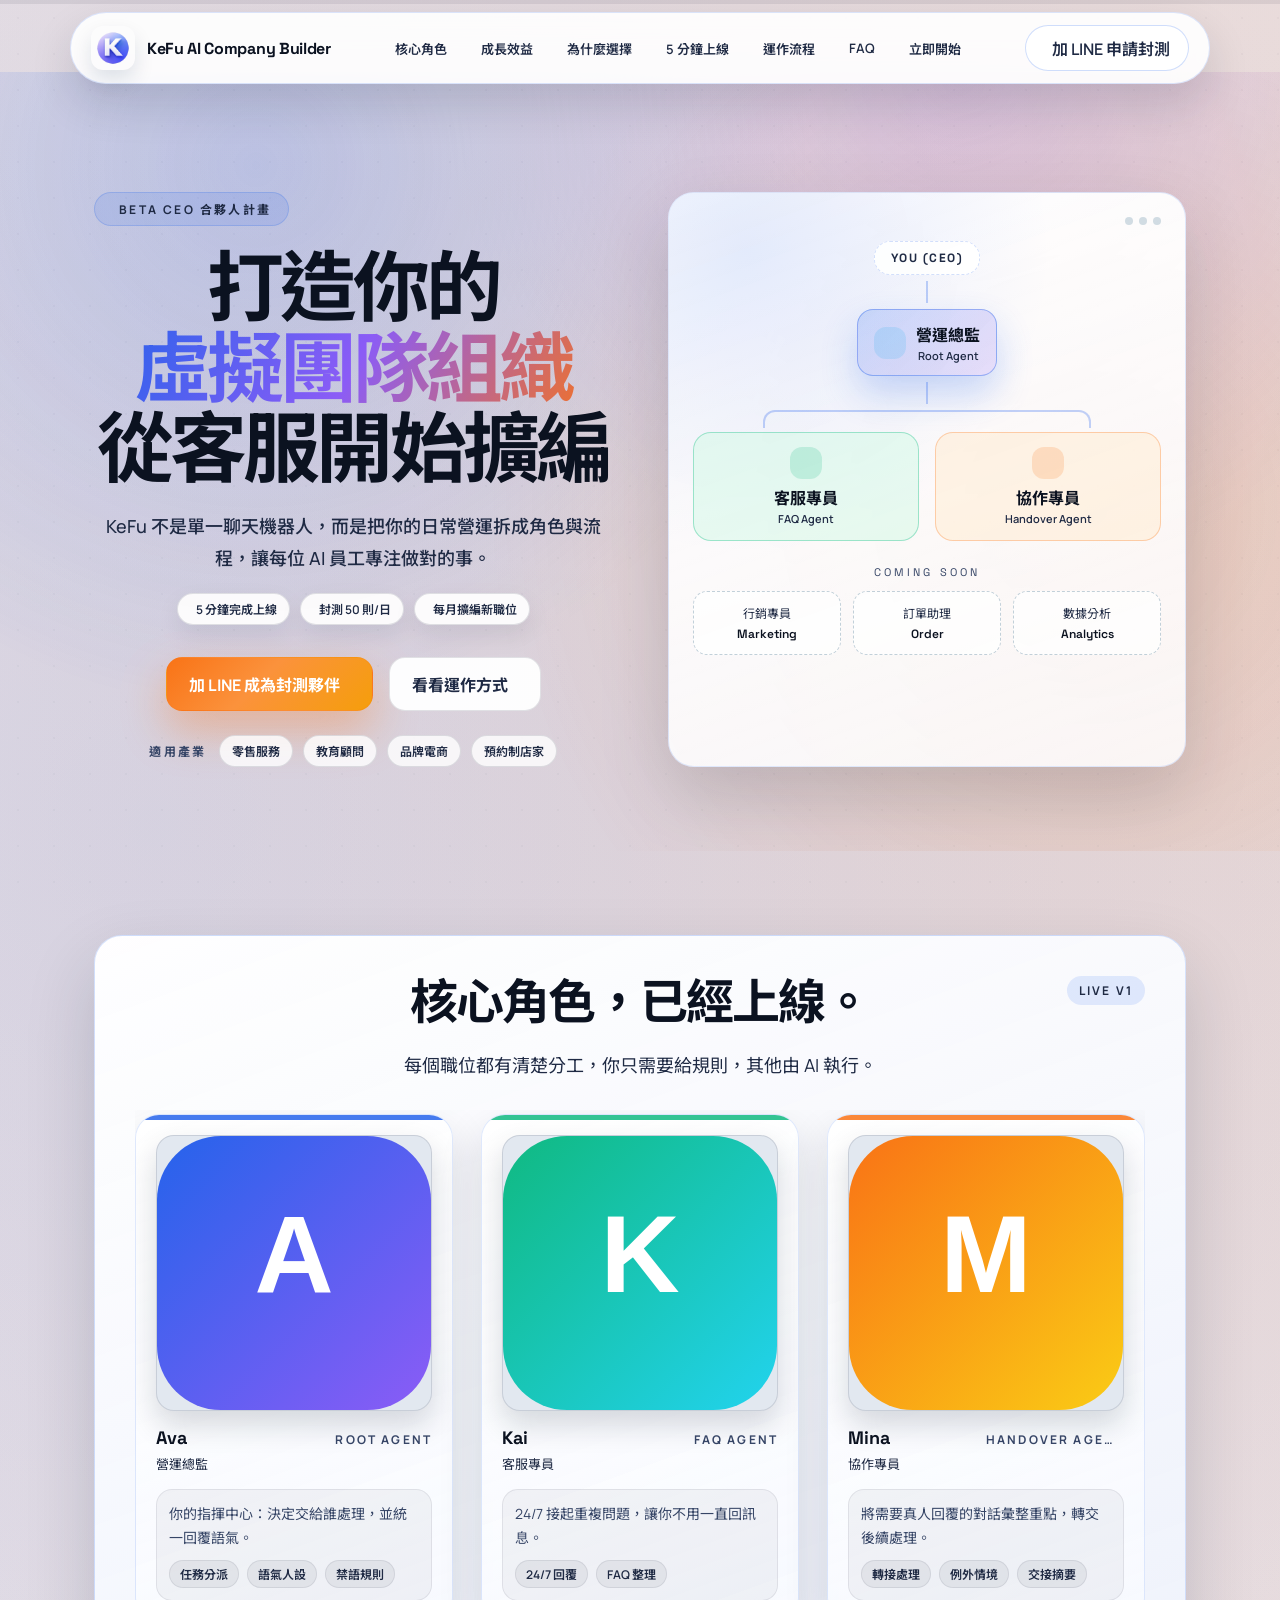
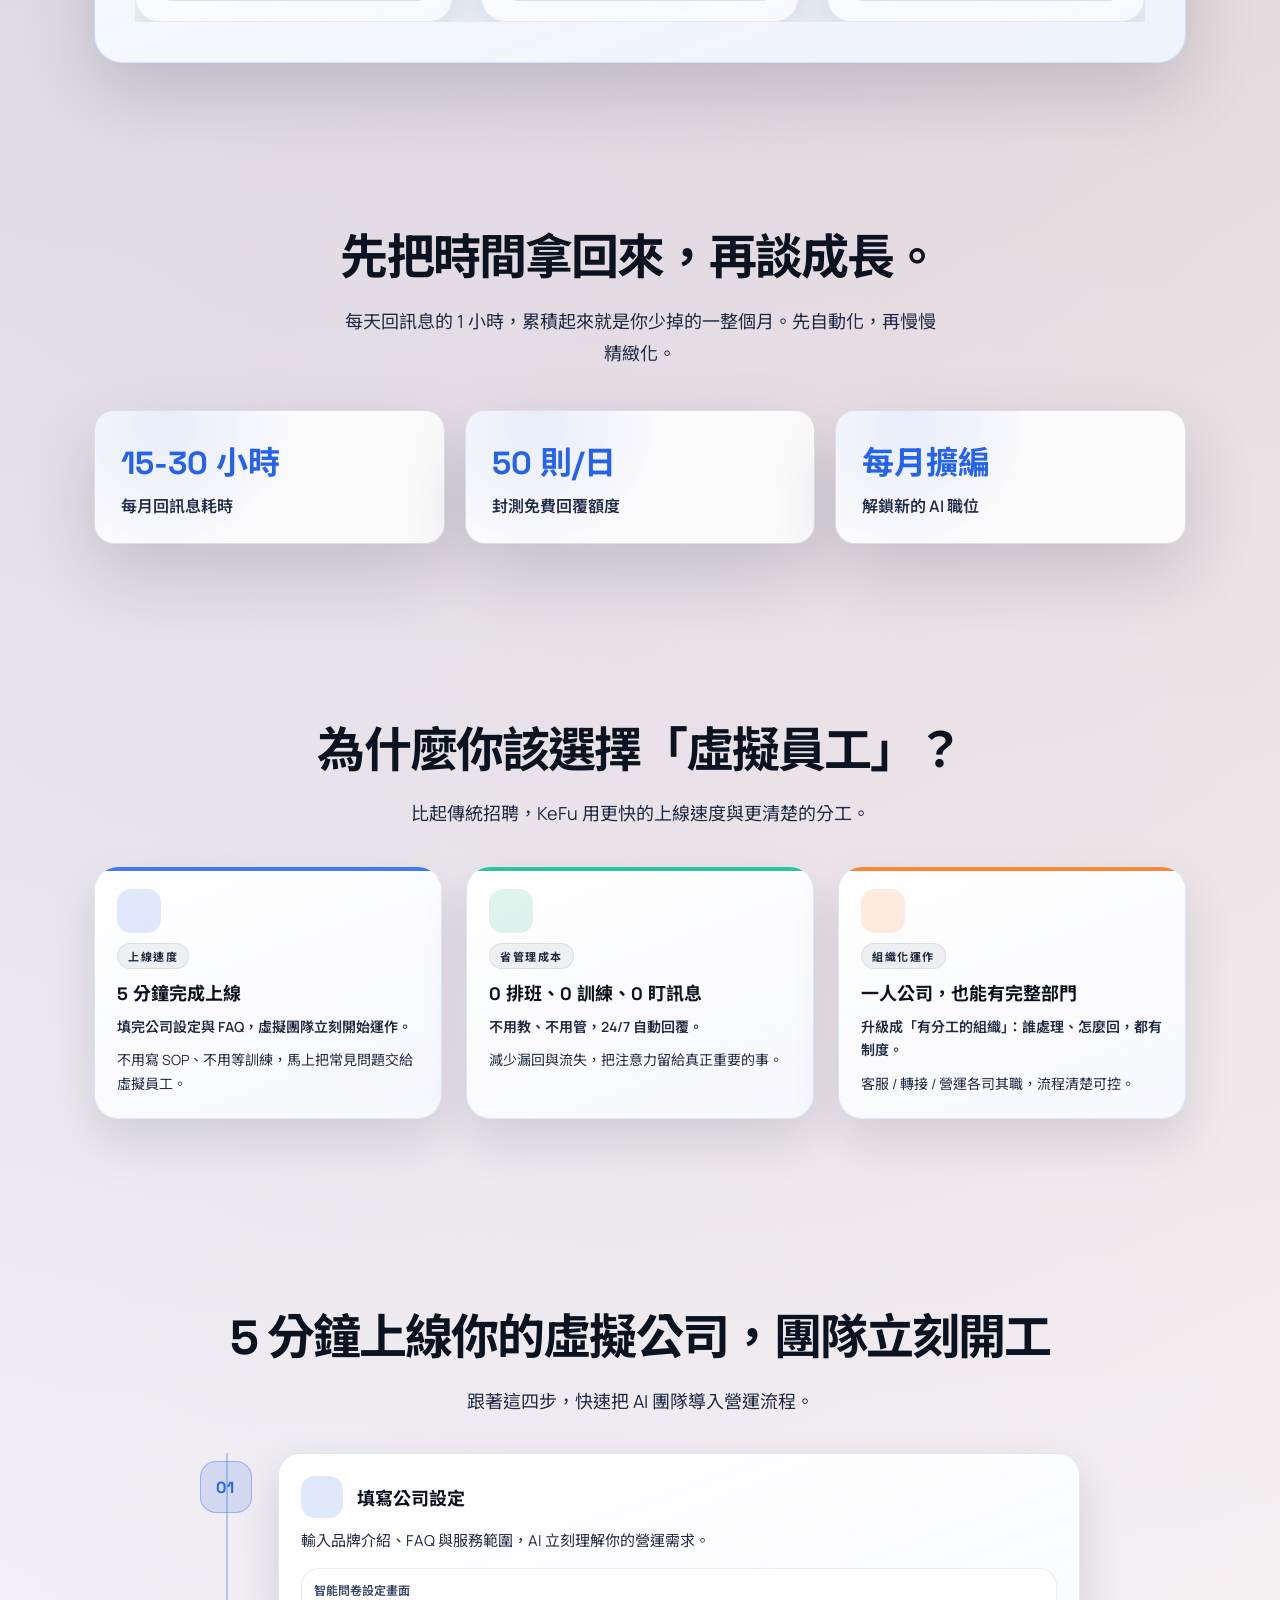
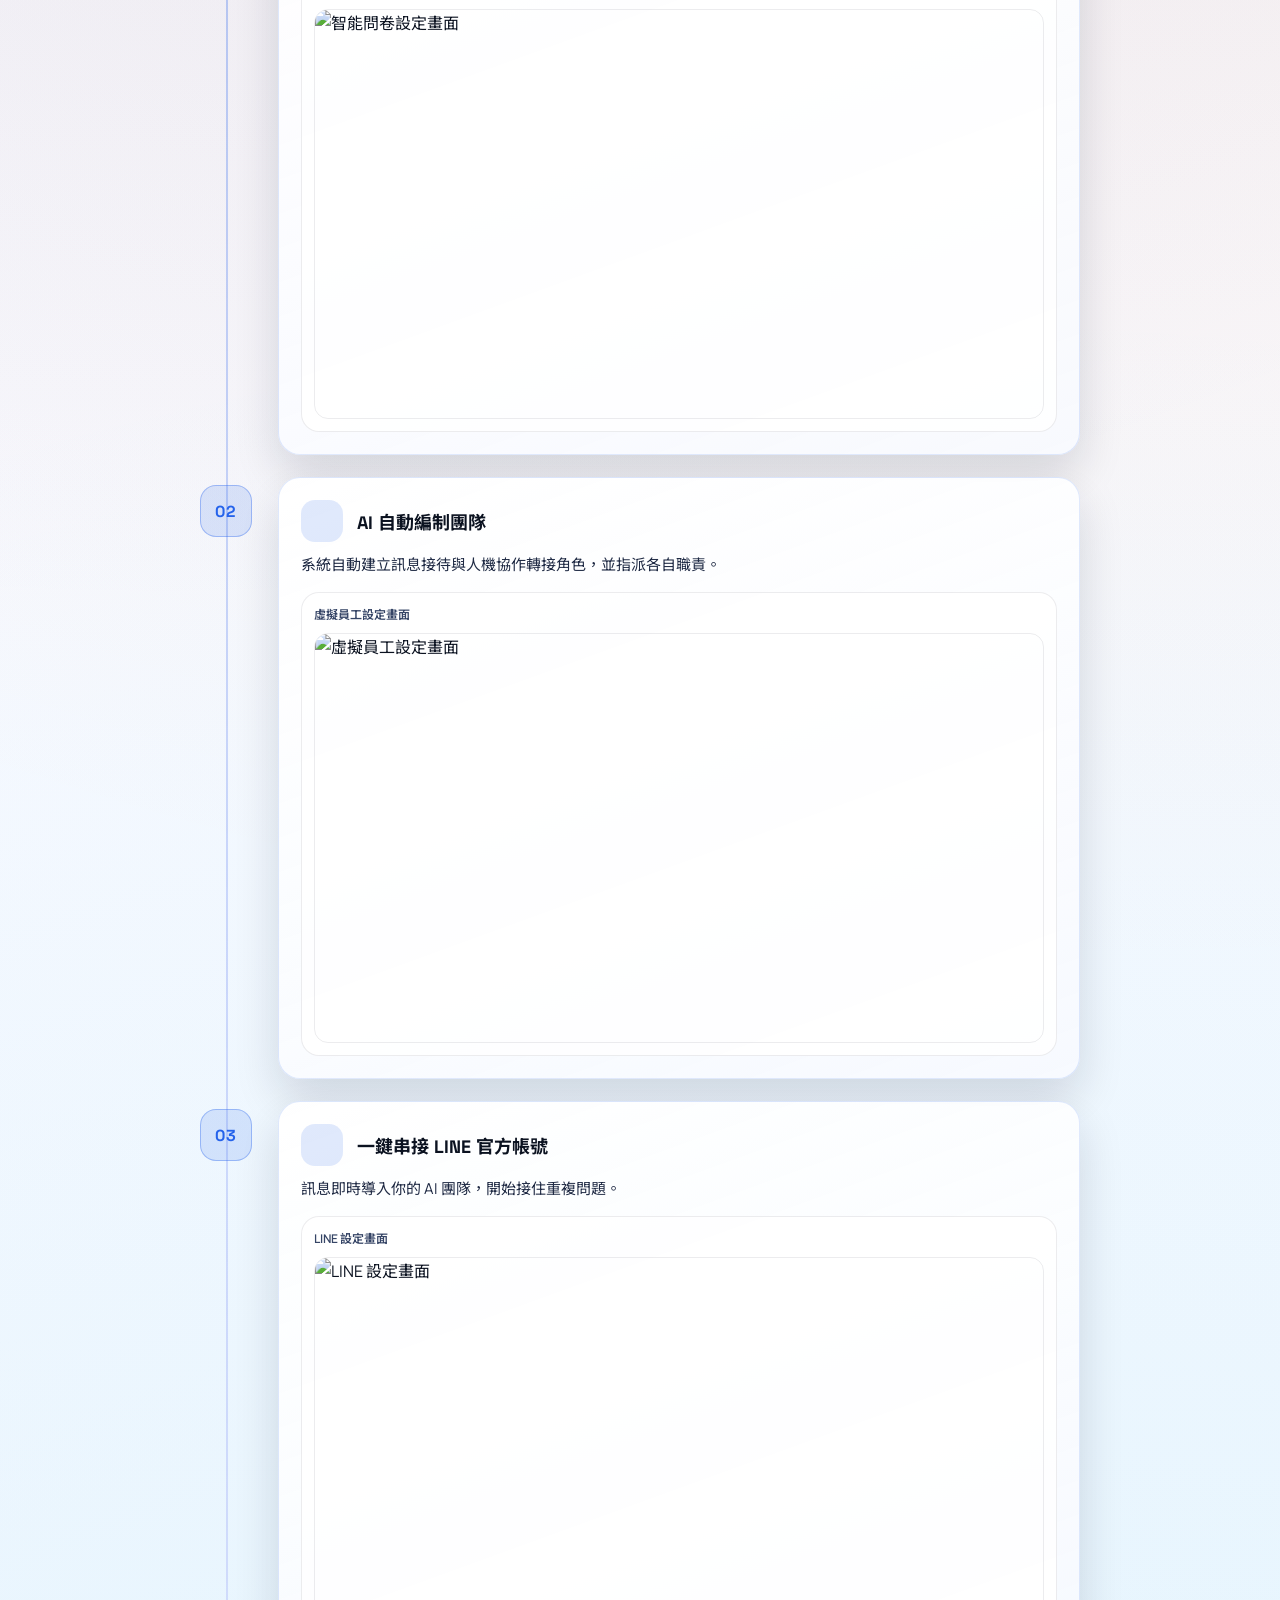
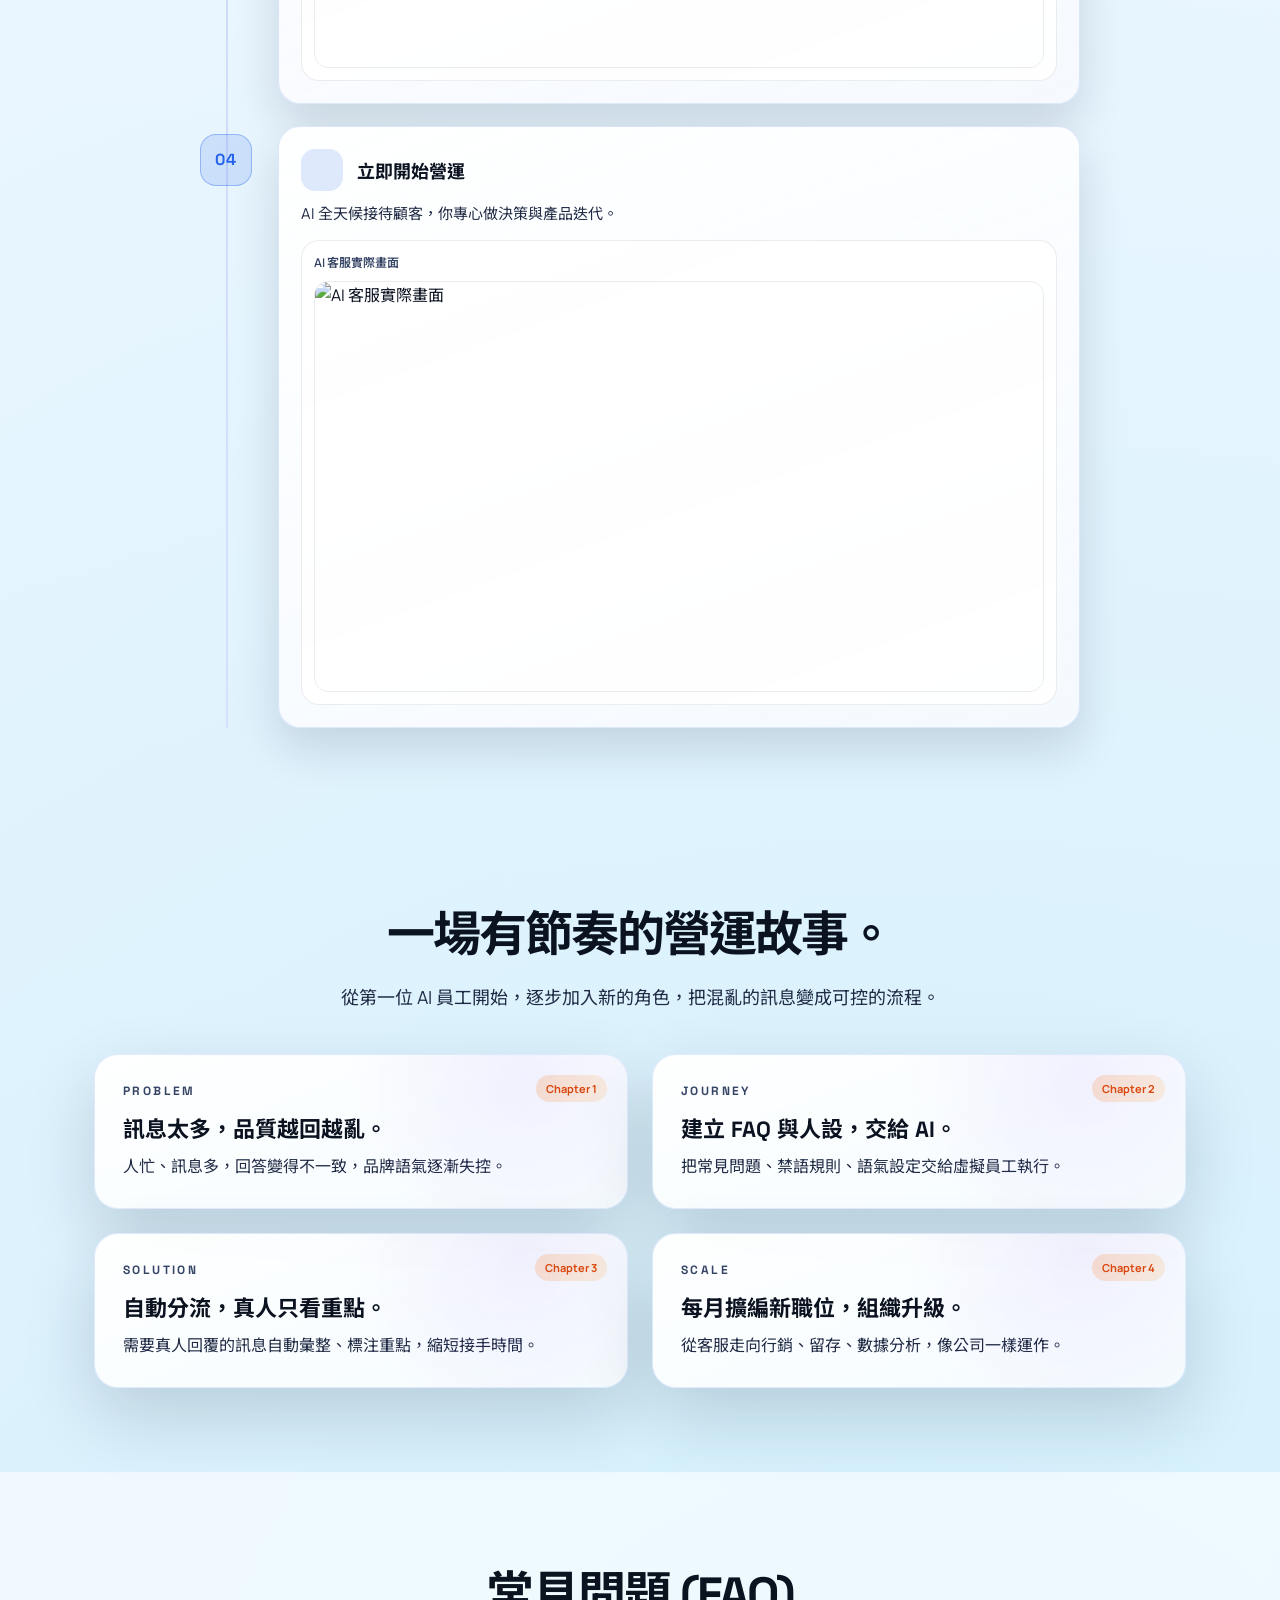
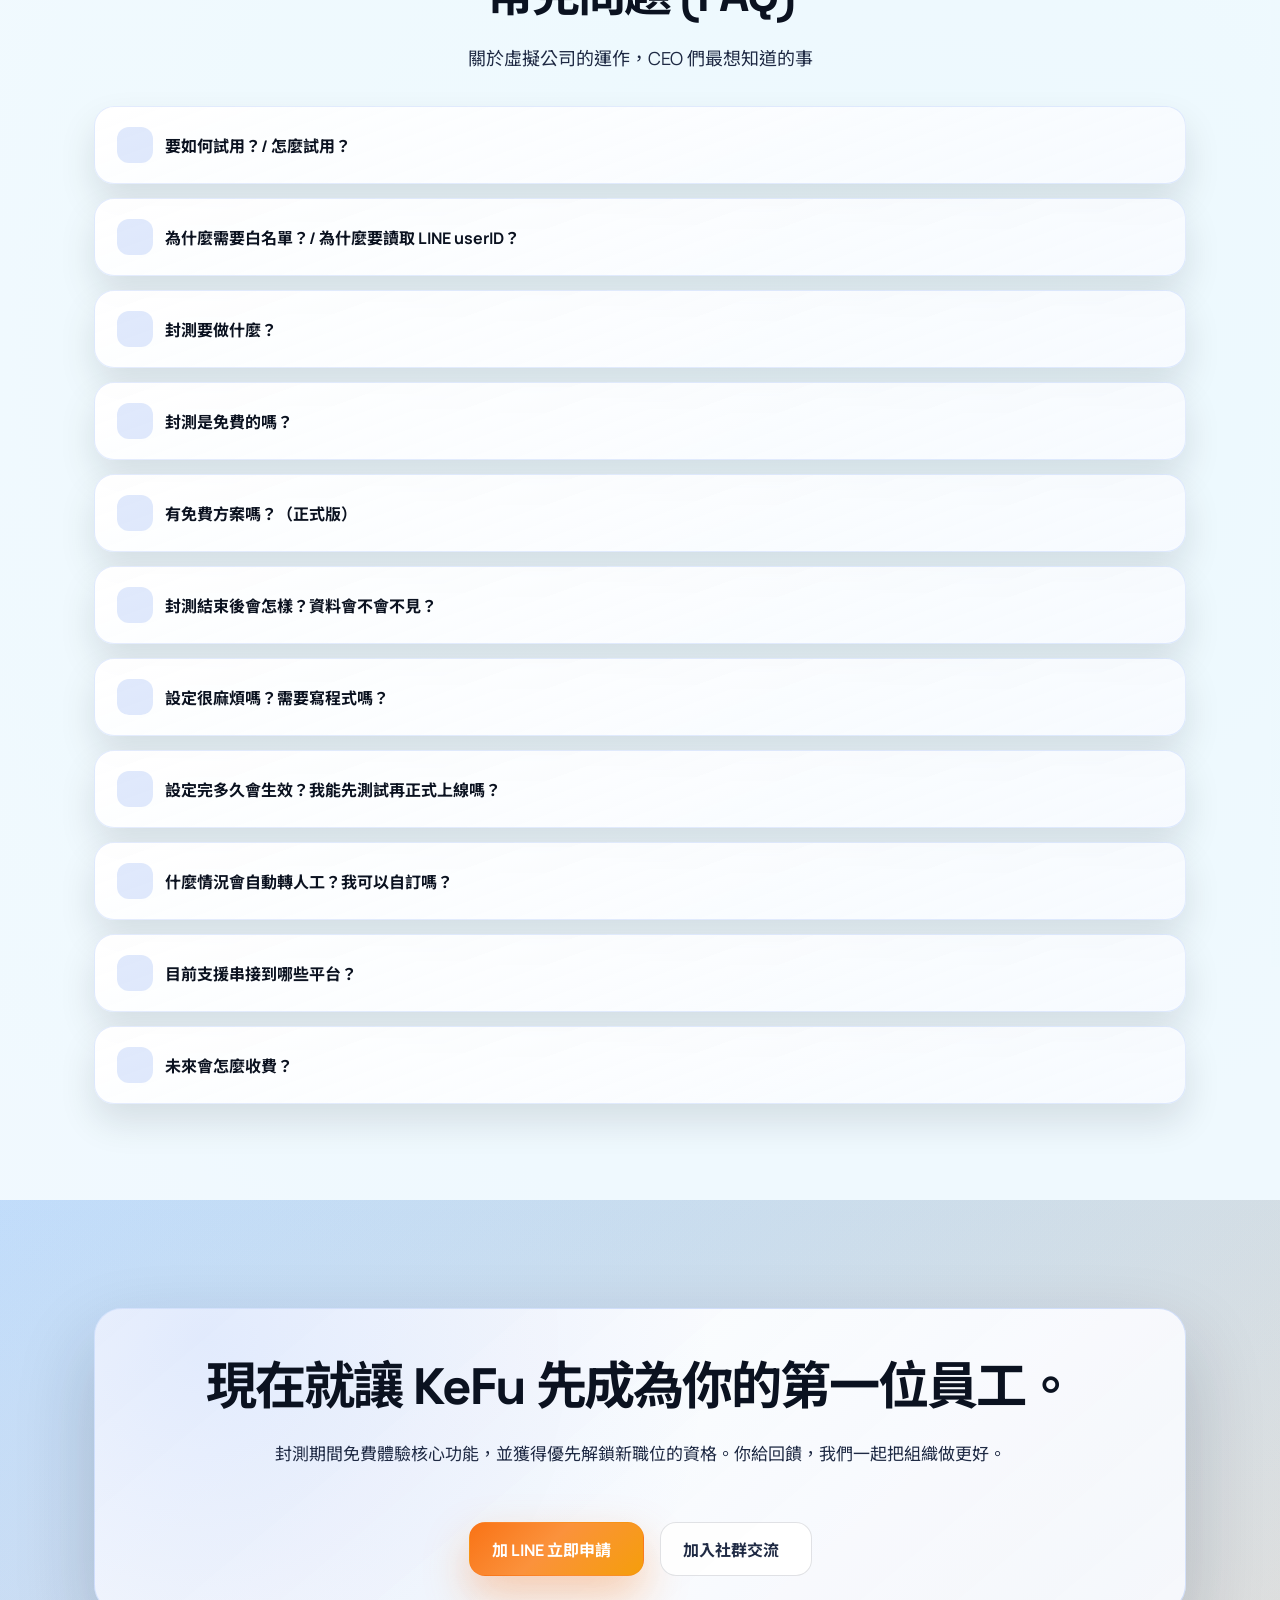
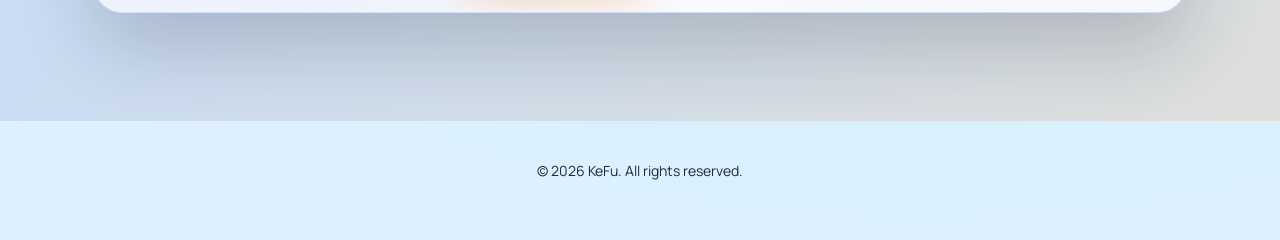
==== test/index.html @ c5d42230 "新增全新風格" ====
<!DOCTYPE html>
<html lang="zh-TW">

<head>
  <meta charset="utf-8" />
  <meta name="viewport" content="width=device-width, initial-scale=1" />
  <title>KeFu | 讓虛擬團隊替你加速成長</title>
  <meta name="description" content="KeFu 用 AI 建立你的虛擬組織，從客服開始，每月擴編新職位。" />

  <link rel="canonical" href="https://kefu-website.vercel.app/" />
  <meta property="og:title" content="KeFu | 讓虛擬團隊替你加速成長" />
  <meta property="og:description" content="KeFu 用 AI 建立你的虛擬組織，從客服開始，每月擴編新職位。" />
  <meta property="og:url" content="https://kefu-website.vercel.app/" />
  <meta property="og:type" content="website" />
  <meta property="og:image" content="../icon.png" />
  <meta name="twitter:card" content="summary_large_image" />

  <link rel="icon" type="image/png" href="../icon.png" />

  <link rel="preconnect" href="https://fonts.googleapis.com" />
  <link rel="preconnect" href="https://fonts.gstatic.com" crossorigin />
  <link
    href="https://fonts.googleapis.com/css2?family=Manrope:wght@400;500;600;700&family=Space+Grotesk:wght@400;500;600;700&family=Noto+Sans+TC:wght@400;500;700&display=swap"
    rel="stylesheet" />

  <script src="https://unpkg.com/lucide@latest"></script>

  <style>
    :root {
      --bg: #f6f8ff;
      --ink-900: #0b1220;
      --ink-700: #1f2a44;
      --ink-500: #364566;
      --primary: #2563eb;
      --secondary: #22d3ee;
      --accent: #8b5cf6;
      --cta: #f97316;
      --surface: rgba(255, 255, 255, 0.86);
      --border: rgba(15, 23, 42, 0.12);
      --shadow: 0 28px 70px rgba(15, 23, 42, 0.16);
      --font-display: "Space Grotesk", "Noto Sans TC", sans-serif;
      --font-body: "Manrope", "Noto Sans TC", sans-serif;
    }

    * {
      box-sizing: border-box;
      margin: 0;
      padding: 0;
    }

    body {
      font-family: var(--font-body);
      color: var(--ink-900);
      background:
        radial-gradient(circle at 12% 10%, rgba(37, 99, 235, 0.18), transparent 40%),
        radial-gradient(circle at 88% 8%, rgba(249, 115, 22, 0.2), transparent 46%),
        radial-gradient(circle at 72% 82%, rgba(34, 211, 238, 0.16), transparent 48%),
        linear-gradient(180deg, #ffffff 0%, #f6f8ff 55%, #eef3ff 100%);
      min-height: 100vh;
      position: relative;
      overflow-x: hidden;
    }

    body::before {
      content: "";
      position: fixed;
      inset: 0;
      background-image:
        radial-gradient(rgba(15, 23, 42, 0.05) 1px, transparent 1px);
      background-size: 36px 36px;
      opacity: 0.45;
      pointer-events: none;
      z-index: -1;
    }

    a {
      color: inherit;
      text-decoration: none;
    }

    h1,
    h2,
    h3,
    .section__title,
    .hero__title,
    .cta-card__title,
    .panel__title {
      font-family: var(--font-display);
    }

    img {
      display: block;
      max-width: 100%;
    }

    .lucide {
      width: 18px;
      height: 18px;
    }

    .hero__signal .lucide {
      width: 14px;
      height: 14px;
    }

    .nav__cta .lucide,
    .btn .lucide,
    .org-node__icon .lucide {
      width: 16px;
      height: 16px;
    }

    .progress {
      position: fixed;
      top: 0;
      left: 0;
      width: 100%;
      height: 4px;
      z-index: 60;
      background: rgba(15, 23, 42, 0.08);
    }

    .progress__bar {
      height: 100%;
      width: 0;
      background: linear-gradient(90deg, var(--primary), var(--accent), var(--cta));
      transition: width 0.2s ease;
    }

    .nav {
      position: sticky;
      top: 12px;
      z-index: 50;
      padding: 0 16px;
    }

    .nav__inner {
      max-width: 1140px;
      margin: 0 auto;
      padding: 12px 20px;
      display: flex;
      align-items: center;
      justify-content: space-between;
      gap: 16px;
      background: rgba(255, 255, 255, 0.9);
      border-radius: 999px;
      border: 1px solid rgba(37, 99, 235, 0.16);
      box-shadow: 0 20px 44px rgba(15, 23, 42, 0.14);
      backdrop-filter: blur(16px);
    }

    .logo {
      display: flex;
      align-items: center;
      gap: 12px;
      font-weight: 700;
      letter-spacing: -0.02em;
      font-family: var(--font-display);
      min-width: 0;
    }

    .nav-toggle {
      display: none;
      align-items: center;
      justify-content: center;
      width: 36px;
      height: 36px;
      border-radius: 12px;
      border: 1px solid rgba(37, 99, 235, 0.2);
      background: rgba(255, 255, 255, 0.9);
      color: var(--ink-700);
      cursor: pointer;
      transition: box-shadow 0.2s ease, transform 0.2s ease;
    }

    .nav-toggle:hover {
      transform: translateY(-1px);
      box-shadow: 0 10px 20px rgba(15, 23, 42, 0.12);
    }

    .nav-links {
      display: flex;
      flex-wrap: wrap;
      gap: 12px;
      align-items: center;
      font-size: 13px;
      font-weight: 600;
      color: var(--ink-700);
    }

    .nav-link {
      padding: 6px 10px;
      border-radius: 999px;
      border: 1px solid transparent;
      transition: border-color 0.2s ease, background-color 0.2s ease;
      cursor: pointer;
    }

    .nav-link:hover {
      border-color: rgba(37, 99, 235, 0.2);
      background: rgba(37, 99, 235, 0.08);
    }

    .nav-modal {
      position: fixed;
      inset: 0;
      z-index: 90;
      display: none;
      align-items: flex-start;
      justify-content: center;
      padding: 80px 20px 24px;
      background: rgba(15, 23, 42, 0.5);
      backdrop-filter: blur(8px);
    }

    .nav-modal.is-open {
      display: flex;
    }

    .nav-modal__panel {
      width: min(420px, 92vw);
      border-radius: 24px;
      background: #ffffff;
      border: 1px solid rgba(37, 99, 235, 0.18);
      box-shadow: 0 30px 80px rgba(15, 23, 42, 0.22);
      padding: 20px;
      display: grid;
      gap: 16px;
    }

    .nav-modal__header {
      display: flex;
      align-items: center;
      justify-content: space-between;
      gap: 12px;
    }

    .nav-modal__title {
      font-weight: 700;
      font-family: var(--font-display);
      font-size: 16px;
      color: var(--ink-900);
    }

    .nav-modal__close {
      width: 36px;
      height: 36px;
      border-radius: 12px;
      border: 1px solid rgba(37, 99, 235, 0.2);
      background: rgba(255, 255, 255, 0.9);
      color: var(--ink-700);
      cursor: pointer;
      display: inline-flex;
      align-items: center;
      justify-content: center;
    }

    .nav-modal__links {
      display: grid;
      gap: 8px;
    }

    .nav-modal__links a {
      padding: 10px 14px;
      border-radius: 14px;
      border: 1px solid rgba(15, 23, 42, 0.08);
      font-weight: 600;
      color: var(--ink-700);
      transition: background-color 0.2s ease, border-color 0.2s ease;
    }

    .nav-modal__links a:hover {
      background: rgba(37, 99, 235, 0.08);
      border-color: rgba(37, 99, 235, 0.2);
    }

    .logo img {
      width: 44px;
      height: 44px;
      border-radius: 12px;
      box-shadow: 0 10px 20px rgba(2, 44, 78, 0.12);
    }

    .logo span {
      min-width: 0;
      white-space: nowrap;
      overflow: hidden;
      text-overflow: ellipsis;
    }

    .nav__cta {
      display: inline-flex;
      align-items: center;
      gap: 8px;
      padding: 10px 18px;
      border-radius: 999px;
      border: 1px solid rgba(37, 99, 235, 0.22);
      background: #ffffff;
      color: var(--ink-700);
      font-weight: 600;
      transition: transform 0.2s ease, box-shadow 0.2s ease;
      cursor: pointer;
    }

    .nav__cta:hover {
      transform: translateY(-1px);
      box-shadow: 0 16px 34px rgba(37, 99, 235, 0.2);
    }

    .container {
      max-width: 1140px;
      margin: 0 auto;
      padding: 0 24px;
    }

    main {
      position: relative;
      z-index: 1;
    }

    .hero {
      padding: 120px 0 84px;
      position: relative;
      overflow: hidden;
    }

    .hero::before {
      content: "";
      position: absolute;
      inset: -10% 0 0 0;
      background:
        radial-gradient(circle at 20% 20%, rgba(37, 99, 235, 0.25), transparent 45%),
        radial-gradient(circle at 75% 10%, rgba(139, 92, 246, 0.22), transparent 42%),
        radial-gradient(circle at 85% 60%, rgba(249, 115, 22, 0.18), transparent 50%);
      opacity: 0.8;
      pointer-events: none;
      z-index: -1;
    }

    .hero__grid {
      display: grid;
      grid-template-columns: repeat(2, minmax(0, 1fr));
      gap: 56px;
      align-items: center;
    }

    .hero__eyebrow {
      display: inline-flex;
      align-items: center;
      gap: 8px;
      padding: 7px 16px;
      border-radius: 999px;
      background: rgba(37, 99, 235, 0.12);
      color: var(--ink-700);
      font-size: 12px;
      font-weight: 700;
      letter-spacing: 0.2em;
      text-transform: uppercase;
      border: 1px solid rgba(37, 99, 235, 0.2);
      margin-left: auto;
      margin-right: auto;
    }

    .hero__eyebrow i {
      color: var(--primary);
    }

    .hero__title {
      margin-top: 22px;
      font-size: clamp(2.9rem, 6vw, 5.2rem);
      font-weight: 700;
      letter-spacing: -0.05em;
      line-height: 1.05;
      text-align: center;
      margin-left: auto;
      margin-right: auto;
    }

    .hero__title span {
      display: block;
    }

    .hero__title .accent {
      color: transparent;
      background: linear-gradient(120deg, #2563eb, #8b5cf6, #f97316);
      -webkit-background-clip: text;
      background-clip: text;
    }

    .hero__subtitle {
      margin-top: 20px;
      font-size: 18px;
      line-height: 1.8;
      color: var(--ink-700);
      max-width: 540px;
      font-weight: 500;
      text-align: center;
      margin-left: auto;
      margin-right: auto;
    }

    .hero__actions {
      margin-top: 32px;
      display: flex;
      flex-wrap: wrap;
      gap: 16px;
      align-items: center;
      justify-content: center;
    }

    .hero__signals {
      margin-top: 18px;
      display: flex;
      flex-wrap: wrap;
      gap: 10px;
      justify-content: center;
    }

    .hero__signal {
      display: inline-flex;
      align-items: center;
      gap: 6px;
      padding: 6px 12px;
      border-radius: 999px;
      background: rgba(255, 255, 255, 0.9);
      border: 1px solid var(--border);
      font-size: 12px;
      font-weight: 600;
      color: var(--ink-700);
      box-shadow: 0 10px 24px rgba(15, 23, 42, 0.08);
    }

    .hero__signal i {
      color: var(--primary);
    }

    .hero__trust {
      margin-top: 24px;
      display: flex;
      flex-wrap: wrap;
      gap: 12px;
      align-items: center;
      justify-content: center;
    }

    .hero__trust-label {
      font-size: 12px;
      font-weight: 700;
      text-transform: uppercase;
      letter-spacing: 0.2em;
      color: var(--ink-500);
    }

    .hero__trust-logos {
      display: flex;
      flex-wrap: wrap;
      gap: 10px;
    }

    .hero__trust-logos span {
      padding: 6px 12px;
      border-radius: 999px;
      background: rgba(255, 255, 255, 0.8);
      border: 1px solid var(--border);
      font-size: 12px;
      font-weight: 600;
      color: var(--ink-700);
    }

    .btn {
      display: inline-flex;
      align-items: center;
      gap: 10px;
      padding: 14px 22px;
      border-radius: 16px;
      font-weight: 700;
      border: none;
      cursor: pointer;
      transition: transform 0.2s ease, box-shadow 0.2s ease;
    }

    .btn:focus-visible {
      outline: 3px solid rgba(14, 165, 233, 0.35);
      outline-offset: 2px;
    }

    .btn--primary {
      background: linear-gradient(135deg, #f97316, #fb923c 45%, #f59e0b);
      color: #ffffff;
      box-shadow: 0 20px 44px rgba(249, 115, 22, 0.35);
      border: 1px solid rgba(249, 115, 22, 0.2);
    }

    .btn--primary:hover {
      transform: translateY(-2px);
      box-shadow: 0 26px 52px rgba(249, 115, 22, 0.45);
    }

    .btn--ghost {
      background: rgba(255, 255, 255, 0.95);
      color: var(--ink-700);
      border: 1px solid rgba(15, 23, 42, 0.12);
    }

    .btn--ghost:hover {
      transform: translateY(-2px);
      box-shadow: 0 18px 36px rgba(2, 44, 78, 0.12);
    }

    .hero__panel {
      background: linear-gradient(160deg, rgba(255, 255, 255, 0.96), rgba(255, 255, 255, 0.78));
      border-radius: 26px;
      padding: 30px;
      box-shadow: var(--shadow);
      border: 1px solid rgba(37, 99, 235, 0.14);
      position: relative;
      overflow: hidden;
      animation: float-slow 8s ease-in-out infinite;
    }

    .hero__panel::before {
      content: "";
      position: absolute;
      inset: 0;
      background: radial-gradient(circle at 20% 10%, rgba(37, 99, 235, 0.18), transparent 45%);
      opacity: 0.6;
      pointer-events: none;
    }

    .hero__panel::after {
      content: "";
      position: absolute;
      inset: 14px;
      border-radius: 18px;
      border: 1px dashed rgba(37, 99, 235, 0.24);
      pointer-events: none;
    }

    .hero__panel > * {
      position: relative;
      z-index: 1;
    }

    .panel__header {
      display: flex;
      align-items: center;
      justify-content: space-between;
      margin-bottom: 20px;
    }

    .panel__title {
      font-size: 18px;
      font-weight: 700;
    }

    .panel__pill {
      padding: 4px 10px;
      border-radius: 999px;
      background: rgba(37, 99, 235, 0.14);
      color: var(--ink-700);
      font-size: 12px;
      font-weight: 700;
      letter-spacing: 0.08em;
      text-transform: uppercase;
    }

    .panel__list {
      display: grid;
      gap: 14px;
    }

    .panel__item {
      display: flex;
      align-items: flex-start;
      gap: 12px;
      padding: 14px;
      border-radius: 16px;
      background: rgba(255, 255, 255, 0.85);
      border: 1px solid rgba(15, 23, 42, 0.08);
      box-shadow: 0 12px 26px rgba(15, 23, 42, 0.08);
      transition: transform 0.2s ease, box-shadow 0.2s ease;
      cursor: pointer;
    }

    .panel__item:hover {
      transform: translateY(-3px);
      box-shadow: 0 18px 34px rgba(15, 23, 42, 0.14);
    }

    .panel__item i {
      color: var(--primary);
      flex-shrink: 0;
    }

    .panel__item h4 {
      font-size: 15px;
      margin-bottom: 4px;
      font-family: var(--font-display);
    }

    .panel__item p {
      font-size: 13px;
      color: var(--ink-700);
    }

    .section {
      padding: 84px 0;
    }

    .section__title {
      font-size: clamp(2rem, 4vw, 3rem);
      font-weight: 700;
      letter-spacing: -0.04em;
      line-height: 1.12;
      margin-bottom: 20px;
      text-align: center;
      margin-left: auto;
      margin-right: auto;
    }

    .section__subtitle {
      font-size: 18px;
      color: var(--ink-700);
      line-height: 1.8;
      max-width: 600px;
      text-align: center;
      margin-left: auto;
      margin-right: auto;
    }

    .stats {
      display: grid;
      grid-template-columns: repeat(3, minmax(0, 1fr));
      gap: 20px;
      margin-top: 40px;
    }

    .why-section {
      padding: 96px 0;
    }

    .why-header {
      text-align: center;
      margin-bottom: 36px;
    }

    .why-grid {
      display: grid;
      grid-template-columns: repeat(3, minmax(0, 1fr));
      gap: 24px;
    }

    .why-card {
      --why-accent: rgba(37, 99, 235, 0.8);
      --why-soft: rgba(37, 99, 235, 0.12);
      position: relative;
      border-radius: 24px;
      padding: 22px;
      background: linear-gradient(160deg, rgba(255, 255, 255, 0.98), rgba(248, 250, 255, 0.86));
      border: 1px solid rgba(37, 99, 235, 0.14);
      box-shadow: 0 22px 48px rgba(15, 23, 42, 0.12);
      overflow: hidden;
      display: flex;
      flex-direction: column;
      gap: 10px;
    }

    .why-card::before {
      content: "";
      position: absolute;
      left: 0;
      top: 0;
      width: 100%;
      height: 4px;
      background: var(--why-accent);
    }

    .why-card--speed {
      --why-accent: rgba(37, 99, 235, 0.85);
      --why-soft: rgba(37, 99, 235, 0.14);
    }

    .why-card--cost {
      --why-accent: rgba(16, 185, 129, 0.85);
      --why-soft: rgba(16, 185, 129, 0.14);
    }

    .why-card--org {
      --why-accent: rgba(249, 115, 22, 0.85);
      --why-soft: rgba(249, 115, 22, 0.14);
    }

    .why-icon {
      width: 44px;
      height: 44px;
      border-radius: 14px;
      background: var(--why-soft);
      color: var(--why-accent);
      display: inline-flex;
      align-items: center;
      justify-content: center;
    }

    .why-tag {
      display: inline-flex;
      align-items: center;
      width: fit-content;
      padding: 4px 10px;
      border-radius: 999px;
      background: rgba(15, 23, 42, 0.06);
      border: 1px solid rgba(15, 23, 42, 0.08);
      font-size: 11px;
      font-weight: 700;
      letter-spacing: 0.14em;
      text-transform: uppercase;
      color: var(--ink-700);
    }

    .why-card-title {
      font-size: 18px;
      font-weight: 700;
      font-family: var(--font-display);
    }

    .why-card-lead {
      font-size: 14px;
      font-weight: 600;
      color: var(--ink-700);
      line-height: 1.7;
    }

    .why-card-body {
      font-size: 14px;
      color: var(--ink-700);
      line-height: 1.7;
    }

    .stat {
      background: var(--surface);
      border-radius: 20px;
      padding: 26px;
      border: 1px solid var(--border);
      box-shadow: var(--shadow);
      position: relative;
      overflow: hidden;
    }

    .stat::before {
      content: "";
      position: absolute;
      inset: 0;
      background: radial-gradient(circle at 20% 10%, rgba(37, 99, 235, 0.18), transparent 45%);
      opacity: 0.5;
      pointer-events: none;
    }

    .stat__value {
      font-size: 32px;
      font-weight: 700;
      color: var(--primary);
      font-family: var(--font-display);
    }

    .stat__label {
      margin-top: 10px;
      color: var(--ink-700);
      font-weight: 600;
    }

    .chapters {
      display: grid;
      grid-template-columns: repeat(2, minmax(0, 1fr));
      gap: 24px;
      margin-top: 40px;
    }

    .chapter {
      background: linear-gradient(160deg, rgba(255, 255, 255, 0.96), rgba(255, 255, 255, 0.75));
      border-radius: 24px;
      padding: 28px;
      border: 1px solid rgba(37, 99, 235, 0.12);
      position: relative;
      overflow: hidden;
      box-shadow: var(--shadow);
      transition: transform 0.2s ease, box-shadow 0.2s ease;
      cursor: pointer;
    }

    .chapter::before {
      content: "";
      position: absolute;
      inset: 0;
      background: radial-gradient(circle at 80% 10%, rgba(139, 92, 246, 0.16), transparent 40%);
      opacity: 0.5;
      pointer-events: none;
    }

    .chapter:hover {
      transform: translateY(-4px);
      box-shadow: 0 28px 70px rgba(2, 44, 78, 0.18);
    }

    .chapter__number {
      font-size: 12px;
      text-transform: uppercase;
      letter-spacing: 0.2em;
      font-weight: 700;
      color: var(--ink-500);
      font-family: var(--font-display);
    }

    .chapter__title {
      font-size: 22px;
      font-weight: 700;
      margin: 12px 0 10px;
      font-family: var(--font-display);
    }

    .chapter__desc {
      color: var(--ink-700);
      line-height: 1.7;
    }

    .chapter__badge {
      position: absolute;
      right: 20px;
      top: 20px;
      padding: 6px 10px;
      border-radius: 999px;
      background: linear-gradient(120deg, rgba(249, 115, 22, 0.2), rgba(255, 184, 106, 0.2));
      color: #d9480f;
      font-size: 11px;
      font-weight: 700;
    }

    .steps-section {
      padding: 96px 0;
    }

    .steps-intro {
      text-align: center;
      margin-bottom: 36px;
    }

    .steps {
      position: relative;
      max-width: 880px;
      margin: 0 auto;
      display: grid;
      gap: 22px;
    }

    .steps::before {
      content: "";
      position: absolute;
      left: 26px;
      top: 0;
      bottom: 0;
      width: 2px;
      background: linear-gradient(180deg, rgba(37, 99, 235, 0.5), rgba(139, 92, 246, 0.2));
      opacity: 0.6;
    }

    .step {
      position: relative;
      padding-left: 78px;
    }

    .step-marker {
      position: absolute;
      left: 0;
      top: 8px;
      width: 52px;
      height: 52px;
      border-radius: 16px;
      background: rgba(37, 99, 235, 0.14);
      border: 1px solid rgba(37, 99, 235, 0.35);
      display: inline-flex;
      align-items: center;
      justify-content: center;
      font-weight: 700;
      color: var(--primary);
      font-family: var(--font-display);
      letter-spacing: 0.08em;
    }

    .step-card {
      background: linear-gradient(160deg, rgba(255, 255, 255, 0.96), rgba(248, 250, 255, 0.86));
      border-radius: 22px;
      padding: 22px;
      border: 1px solid rgba(37, 99, 235, 0.14);
      box-shadow: 0 20px 46px rgba(15, 23, 42, 0.14);
      transition: transform 0.2s ease, box-shadow 0.2s ease;
    }

    .step-card:hover {
      transform: translateY(-3px);
      box-shadow: 0 26px 54px rgba(15, 23, 42, 0.18);
    }

    .step-head {
      display: flex;
      align-items: center;
      gap: 14px;
      margin-bottom: 10px;
    }

    .step-icon {
      width: 42px;
      height: 42px;
      border-radius: 14px;
      background: rgba(37, 99, 235, 0.14);
      display: inline-flex;
      align-items: center;
      justify-content: center;
      color: var(--primary);
      flex-shrink: 0;
    }

    .step-title {
      font-size: 18px;
      font-weight: 700;
      font-family: var(--font-display);
    }

    .step-text {
      color: var(--ink-700);
      line-height: 1.7;
      font-size: 15px;
    }

    .step-media {
      margin-top: 14px;
      padding: 12px;
      border-radius: 18px;
      border: 1px solid rgba(15, 23, 42, 0.08);
      background: rgba(255, 255, 255, 0.85);
    }

    .step-label {
      font-size: 12px;
      font-weight: 600;
      color: var(--ink-500);
      margin-bottom: 10px;
    }

    .step-media img {
      border-radius: 14px;
      border: 1px solid rgba(15, 23, 42, 0.08);
      width: 100%;
    }

    .product-image {
      width: 100%;
      aspect-ratio: 16 / 9;
      object-fit: cover;
    }

    .product-image--top {
      object-position: top;
    }

    .image-preview-modal {
      position: fixed;
      inset: 0;
      z-index: 80;
      display: none;
      align-items: center;
      justify-content: center;
      padding: 24px;
      background: rgba(15, 23, 42, 0.65);
      backdrop-filter: blur(6px);
    }

    .image-preview-modal.is-visible {
      display: flex;
    }

    .image-preview-frame {
      position: relative;
      max-width: 1100px;
      width: 100%;
    }

    .image-preview-frame img {
      width: 100%;
      max-height: 80vh;
      object-fit: contain;
      border-radius: 20px;
      border: 1px solid rgba(255, 255, 255, 0.2);
      box-shadow: 0 30px 70px rgba(15, 23, 42, 0.4);
      background: #0b1220;
    }

    .image-preview-close {
      position: absolute;
      top: -12px;
      right: 0;
      transform: translateY(-100%);
      display: inline-flex;
      align-items: center;
      justify-content: center;
      width: 36px;
      height: 36px;
      border-radius: 999px;
      border: 1px solid rgba(255, 255, 255, 0.4);
      background: rgba(15, 23, 42, 0.85);
      color: #ffffff;
      cursor: pointer;
      transition: transform 0.2s ease, box-shadow 0.2s ease;
    }

    .image-preview-close:hover {
      transform: translateY(-100%) scale(1.02);
      box-shadow: 0 12px 24px rgba(15, 23, 42, 0.35);
    }

    .org-section-card {
      padding: 40px;
      border-radius: 28px;
      background: linear-gradient(160deg, rgba(255, 255, 255, 0.98), rgba(240, 245, 255, 0.9));
      border: 1px solid rgba(37, 99, 235, 0.18);
      box-shadow: 0 30px 70px rgba(15, 23, 42, 0.16);
      display: grid;
      gap: 28px;
    }

    .org-section-card__header {
      display: flex;
      flex-direction: column;
      align-items: center;
      justify-content: center;
      gap: 10px;
      margin-bottom: 0;
      text-align: center;
      position: relative;
    }

    .org-section-card__pill {
      padding: 6px 12px;
      border-radius: 999px;
      background: rgba(37, 99, 235, 0.12);
      color: var(--ink-700);
      font-size: 12px;
      font-weight: 700;
      letter-spacing: 0.18em;
      text-transform: uppercase;
      white-space: nowrap;
      position: absolute;
      top: 0;
      right: 0;
    }

    .org-people {
      display: grid;
      grid-template-columns: repeat(3, minmax(0, 1fr));
      gap: 28px;
      margin-top: 4px;
    }

    .org-people-carousel {
      position: relative;
      overflow: hidden;
    }

    .org-people-nav {
      position: absolute;
      top: 50%;
      transform: translateY(-50%);
      width: 36px;
      height: 36px;
      border-radius: 12px;
      border: 1px solid rgba(37, 99, 235, 0.2);
      background: rgba(255, 255, 255, 0.95);
      color: var(--ink-700);
      display: none;
      align-items: center;
      justify-content: center;
      box-shadow: 0 12px 24px rgba(15, 23, 42, 0.12);
      cursor: pointer;
      z-index: 2;
    }

    .org-people-nav--prev {
      left: -6px;
    }

    .org-people-nav--next {
      right: -6px;
    }

    .org-person-card {
      --card-accent: rgba(37, 99, 235, 0.8);
      position: relative;
      border-radius: 24px;
      padding: 20px;
      background: linear-gradient(160deg, rgba(255, 255, 255, 0.98), rgba(248, 250, 255, 0.86));
      border: 1px solid rgba(37, 99, 235, 0.14);
      box-shadow: 0 20px 44px rgba(15, 23, 42, 0.14);
      display: flex;
      flex-direction: column;
      gap: 16px;
      overflow: hidden;
    }

    .org-person-card::before {
      content: "";
      position: absolute;
      left: 0;
      top: 0;
      width: 100%;
      height: 5px;
      background: var(--card-accent);
    }

    .org-person-avatar {
      width: 100%;
      aspect-ratio: 1 / 1;
      border-radius: 18px;
      object-fit: cover;
      border: 1px solid rgba(15, 23, 42, 0.12);
      box-shadow: 0 14px 30px rgba(15, 23, 42, 0.16);
      background: #e2e8f0;
    }

    .org-person-info {
      display: grid;
      gap: 6px;
    }

    .org-person-row {
      display: flex;
      align-items: baseline;
      justify-content: space-between;
      gap: 12px;
    }

    .org-person-name {
      font-size: 18px;
      font-weight: 700;
      font-family: var(--font-display);
      line-height: 1.2;
      display: -webkit-box;
      -webkit-line-clamp: 2;
      -webkit-box-orient: vertical;
      overflow: hidden;
    }

    .org-person-role {
      font-size: 12px;
      font-weight: 700;
      letter-spacing: 0.18em;
      text-transform: uppercase;
      color: var(--ink-500);
      white-space: nowrap;
      overflow: hidden;
      text-overflow: ellipsis;
      max-width: 50%;
      text-align: right;
    }

    .org-person-note {
      font-size: 13px;
      color: var(--ink-700);
      white-space: nowrap;
      overflow: hidden;
      text-overflow: ellipsis;
    }

    .org-person-desc {
      font-size: 14px;
      line-height: 1.7;
      color: var(--ink-500);
    }

    .org-person-meta {
      padding: 12px;
      border-radius: 16px;
      background: rgba(15, 23, 42, 0.04);
      border: 1px solid rgba(15, 23, 42, 0.08);
      display: grid;
      gap: 10px;
    }

    .org-person-tags {
      display: flex;
      flex-wrap: wrap;
      gap: 8px;
    }

    .org-person-tag {
      padding: 4px 10px;
      border-radius: 999px;
      background: rgba(15, 23, 42, 0.06);
      border: 1px solid rgba(15, 23, 42, 0.08);
      font-size: 12px;
      font-weight: 600;
      color: var(--ink-700);
    }

    .org-person-card--primary {
      --card-accent: rgba(37, 99, 235, 0.85);
    }

    .org-person-card--emerald {
      --card-accent: rgba(16, 185, 129, 0.85);
    }

    .org-person-card--amber {
      --card-accent: rgba(249, 115, 22, 0.85);
    }

    .org-chart {
      background: linear-gradient(160deg, rgba(255, 255, 255, 0.98), rgba(255, 255, 255, 0.82));
      border-radius: 26px;
      padding: 24px;
      border: 1px solid rgba(37, 99, 235, 0.14);
      box-shadow: var(--shadow);
      position: relative;
      overflow: hidden;
    }

    .org-chart--hero {
      align-self: stretch;
    }

    .org-chart::before {
      content: "";
      position: absolute;
      inset: 0;
      background: radial-gradient(circle at 15% 10%, rgba(37, 99, 235, 0.2), transparent 45%);
      opacity: 0.6;
      pointer-events: none;
    }

    .org-chart > * {
      position: relative;
      z-index: 1;
    }

    .org-window {
      display: flex;
      justify-content: flex-end;
      gap: 6px;
      margin-bottom: 16px;
    }

    .org-dot {
      width: 8px;
      height: 8px;
      border-radius: 999px;
      background: rgba(12, 74, 110, 0.18);
    }

    .org-body {
      display: flex;
      flex-direction: column;
      align-items: center;
      gap: 6px;
    }

    .org-node {
      display: inline-flex;
      align-items: center;
      gap: 10px;
      padding: 10px 14px;
      border-radius: 16px;
      border: 1px solid rgba(37, 99, 235, 0.2);
      background: rgba(255, 255, 255, 0.92);
      font-weight: 700;
      color: var(--ink-900);
      text-align: center;
    }

    .org-node--ceo {
      border-style: dashed;
      font-size: 12px;
      letter-spacing: 0.12em;
      text-transform: uppercase;
      color: var(--ink-700);
      padding: 8px 16px;
      font-family: var(--font-display);
    }

    .org-node--root {
      padding: 12px 16px;
      background: linear-gradient(135deg, rgba(37, 99, 235, 0.2), rgba(139, 92, 246, 0.18));
      border-color: rgba(37, 99, 235, 0.4);
      box-shadow: 0 18px 36px rgba(37, 99, 235, 0.24);
      animation: float-slow 6s ease-in-out infinite;
    }

    .org-node--sub {
      flex-direction: column;
      gap: 6px;
      padding: 14px 12px;
      border-radius: 18px;
      min-height: 92px;
      justify-content: center;
      transition: transform 0.2s ease, box-shadow 0.2s ease;
      cursor: pointer;
      animation: float-slow 7s ease-in-out infinite;
    }

    .org-node--sub:hover {
      transform: translateY(-3px);
      box-shadow: 0 16px 32px rgba(2, 44, 78, 0.18);
    }

    .org-node--delay-1 {
      animation-delay: -1.5s;
    }

    .org-node--delay-2 {
      animation-delay: -3s;
    }

    .org-node--faq {
      border-color: rgba(16, 185, 129, 0.35);
      background: rgba(209, 250, 229, 0.5);
    }

    .org-node--handover {
      border-color: rgba(249, 115, 22, 0.3);
      background: rgba(255, 237, 213, 0.6);
    }

    .org-node--faq .org-node__icon {
      background: rgba(16, 185, 129, 0.18);
      color: #10b981;
    }

    .org-node--handover .org-node__icon {
      background: rgba(249, 115, 22, 0.18);
      color: #f97316;
    }

    .org-node__icon {
      width: 32px;
      height: 32px;
      border-radius: 12px;
      display: inline-flex;
      align-items: center;
      justify-content: center;
      background: rgba(14, 165, 233, 0.15);
      color: var(--primary);
    }

    .org-node__meta {
      display: block;
      font-size: 11px;
      font-weight: 600;
      color: var(--ink-700);
      margin-top: 2px;
    }

    .org-line {
      width: 2px;
      height: 22px;
      background: rgba(37, 99, 235, 0.28);
      animation: line-glow 2.8s ease-in-out infinite;
    }

    .org-branch {
      width: 70%;
      height: 18px;
      border-top: 2px solid rgba(37, 99, 235, 0.28);
      border-left: 2px solid rgba(37, 99, 235, 0.28);
      border-right: 2px solid rgba(37, 99, 235, 0.28);
      border-radius: 12px 12px 0 0;
      animation: line-glow 2.8s ease-in-out infinite;
    }

    .org-grid {
      width: 100%;
      display: grid;
      grid-template-columns: repeat(2, minmax(0, 1fr));
      gap: 16px;
      margin-top: -2px;
    }

    .org-coming {
      width: 100%;
      margin-top: 18px;
    }

    .org-coming__label {
      text-align: center;
      font-size: 11px;
      text-transform: uppercase;
      letter-spacing: 0.28em;
      color: var(--ink-500);
      font-family: var(--font-display);
    }

    .org-coming__grid {
      margin-top: 12px;
      display: grid;
      grid-template-columns: repeat(3, minmax(0, 1fr));
      gap: 12px;
    }

    .org-coming__card {
      border-radius: 14px;
      padding: 12px;
      border: 1px dashed rgba(12, 74, 110, 0.25);
      background: rgba(255, 255, 255, 0.7);
      text-align: center;
      font-size: 12px;
      color: var(--ink-700);
    }

    .org-coming__card span {
      display: block;
      font-weight: 600;
      margin-top: 4px;
      color: var(--ink-900);
      font-family: var(--font-display);
    }

    @keyframes float-slow {
      0%,
      100% {
        transform: translateY(0);
      }
      50% {
        transform: translateY(-6px);
      }
    }

    @keyframes line-glow {
      0%,
      100% {
        opacity: 0.5;
        box-shadow: 0 0 0 rgba(14, 165, 233, 0);
      }
      50% {
        opacity: 1;
        box-shadow: 0 0 12px rgba(14, 165, 233, 0.35);
      }
    }

    .cta-section {
      padding: 108px 0;
      background: linear-gradient(135deg, rgba(37, 99, 235, 0.14), rgba(249, 115, 22, 0.14));
    }

    .faq-section {
      padding: 96px 0;
      background: rgba(255, 255, 255, 0.6);
    }

    .faq-header {
      margin-bottom: 32px;
    }

    .faq-list {
      display: grid;
      gap: 14px;
    }

    .faq-item {
      border-radius: 20px;
      padding: 20px 22px;
      background: linear-gradient(160deg, rgba(255, 255, 255, 0.96), rgba(248, 250, 255, 0.85));
      border: 1px solid rgba(37, 99, 235, 0.12);
      box-shadow: 0 18px 36px rgba(15, 23, 42, 0.12);
      transition: box-shadow 0.2s ease, transform 0.2s ease, border-color 0.2s ease;
    }

    .faq-item:hover {
      transform: translateY(-2px);
      border-color: rgba(37, 99, 235, 0.24);
      box-shadow: 0 22px 42px rgba(15, 23, 42, 0.16);
    }

    .faq-item[open] {
      border-color: rgba(37, 99, 235, 0.3);
      box-shadow: 0 26px 50px rgba(37, 99, 235, 0.18);
    }

    .faq-summary {
      display: flex;
      align-items: center;
      justify-content: space-between;
      gap: 12px;
      cursor: pointer;
      font-weight: 700;
      color: var(--ink-900);
    }

    .faq-summary-left {
      display: inline-flex;
      align-items: center;
      gap: 12px;
    }

    .faq-icon {
      width: 36px;
      height: 36px;
      border-radius: 12px;
      background: rgba(37, 99, 235, 0.14);
      display: inline-flex;
      align-items: center;
      justify-content: center;
      color: var(--primary);
      flex-shrink: 0;
    }

    .faq-chevron {
      color: var(--ink-500);
      transition: transform 0.2s ease;
    }

    .faq-item[open] .faq-chevron {
      transform: rotate(180deg);
    }

    .faq-body {
      margin-top: 12px;
      color: var(--ink-700);
      line-height: 1.8;
      padding-left: 48px;
    }

    @media (max-width: 640px) {
      .faq-body {
        padding-left: 0;
      }
    }

    details > summary {
      list-style: none;
    }

    details > summary::-webkit-details-marker {
      display: none;
    }

    .cta-card {
      background: linear-gradient(140deg, rgba(255, 255, 255, 0.96), rgba(248, 250, 255, 0.9));
      border-radius: 28px;
      padding: 36px;
      border: 1px solid rgba(37, 99, 235, 0.18);
      box-shadow: 0 34px 80px rgba(15, 23, 42, 0.2);
      display: flex;
      flex-direction: column;
      gap: 20px;
      position: relative;
      overflow: hidden;
    }

    .cta-card::before {
      content: "";
      position: absolute;
      inset: 0;
      background: radial-gradient(circle at 10% 10%, rgba(37, 99, 235, 0.18), transparent 50%);
      opacity: 0.7;
      pointer-events: none;
    }

    .cta-card > * {
      position: relative;
      z-index: 1;
    }

    .cta-card__title {
      font-size: clamp(2rem, 4vw, 3.2rem);
      font-weight: 700;
      letter-spacing: -0.04em;
      text-align: center;
    }

    .cta-card__desc {
      color: var(--ink-700);
      line-height: 1.8;
      font-size: 17px;
      text-align: center;
    }

    .footer {
      padding: 40px 0 60px;
      text-align: center;
      color: var(--ink-700);
      font-size: 14px;
    }

    .reveal {
      opacity: 0;
      transform: translateY(24px);
      transition: opacity 0.6s ease, transform 0.6s ease;
    }

    .reveal.is-visible {
      opacity: 1;
      transform: translateY(0);
    }

    @media (max-width: 1024px) {
      .hero__grid {
        grid-template-columns: 1fr;
      }

      .stats,
      .chapters,
      .org-coming__grid,
      .why-grid {
        grid-template-columns: 1fr;
      }

      .org-people {
        grid-template-columns: repeat(2, minmax(0, 1fr));
      }

      .hero {
        padding-top: 96px;
      }
    }

    @media (max-width: 640px) {
      .container {
        padding: 0 18px;
      }

      .section {
        padding: 72px 0;
      }

      .nav__inner {
        flex-direction: row;
        align-items: center;
        justify-content: space-between;
        gap: 12px;
        border-radius: 20px;
        padding: 10px 14px;
      }

      .logo {
        gap: 10px;
      }

      .logo img {
        width: 36px;
        height: 36px;
      }

      .logo span {
        max-width: 150px;
        font-size: 12px;
      }

      .nav-toggle {
        display: inline-flex;
      }

      .nav-links {
        display: none;
      }

      .nav-link {
        width: 100%;
      }

      .nav__cta {
        display: none;
      }

      .hero {
        padding: 104px 0 72px;
      }

      .hero__eyebrow {
        font-size: 11px;
        letter-spacing: 0.16em;
      }

      .hero__title {
        font-size: clamp(2.2rem, 8vw, 2.8rem);
        line-height: 1.08;
      }

      .hero__subtitle {
        font-size: 16px;
      }

      .hero__trust {
        gap: 10px;
      }

      .hero__trust-logos span {
        font-size: 11px;
        padding: 4px 10px;
      }

      .hero__actions {
        flex-direction: column;
        align-items: stretch;
        gap: 12px;
      }

      .btn {
        justify-content: center;
        padding: 12px 18px;
        border-radius: 14px;
      }

      .cta-card {
        padding: 28px;
      }

      .hero__panel {
        padding: 22px;
        border-radius: 22px;
      }

      .panel__item {
        padding: 12px;
      }

      .panel__item h4 {
        font-size: 14px;
      }

      .panel__item p {
        font-size: 12px;
      }

      .why-card {
        padding: 18px;
        border-radius: 20px;
        gap: 8px;
      }

      .why-icon {
        width: 40px;
        height: 40px;
      }

      .why-card-title {
        font-size: 16px;
      }

      .why-card-lead,
      .why-card-body {
        font-size: 13px;
      }

      .stat {
        padding: 20px;
      }

      .stat__value {
        font-size: 26px;
      }

      .chapter {
        padding: 22px;
      }

      .chapter__title {
        font-size: 18px;
      }

      .chapter__badge {
        right: 16px;
        top: 16px;
      }

      .step-card {
        padding: 18px;
      }

      .step-title {
        font-size: 16px;
      }

      .org-grid,
      .org-coming__grid,
      .org-people,
      .why-grid {
        grid-template-columns: 1fr;
      }

      .org-people {
        grid-template-columns: none;
        display: flex;
        gap: 16px;
        overflow-x: auto;
        scroll-snap-type: x mandatory;
        padding: 6px 14px 18px;
        scroll-behavior: smooth;
      }

      .org-people::-webkit-scrollbar {
        display: none;
      }

      .org-person-card {
        min-width: 88%;
        scroll-snap-align: center;
        display: grid;
        grid-template-columns: 72px 1fr;
        grid-template-areas:
          "avatar info"
          "meta meta";
        gap: 12px 14px;
        align-items: center;
      }

      .org-person-avatar {
        grid-area: avatar;
        width: 72px;
        aspect-ratio: 1 / 1;
        border-radius: 18px;
      }

      .org-person-info {
        grid-area: info;
      }

      .org-person-row {
        flex-direction: column;
        align-items: flex-start;
        gap: 4px;
      }

      .org-person-role {
        max-width: 100%;
        text-align: left;
        letter-spacing: 0.12em;
      }

      .org-person-note {
        font-size: 12px;
      }

      .org-person-meta {
        grid-area: meta;
        padding: 10px;
        border-radius: 14px;
      }

      .org-person-desc {
        font-size: 13px;
      }

      .org-person-tag {
        font-size: 11px;
      }

      .org-people-nav {
        display: inline-flex;
        width: 32px;
        height: 32px;
      }

      .org-people-nav--prev {
        left: 8px;
      }

      .org-people-nav--next {
        right: 8px;
      }

      .faq-section {
        padding: 72px 0;
      }

      .org-section-card {
        padding: 26px;
        gap: 20px;
      }

      .org-section-card__header {
        flex-direction: column;
        align-items: center;
        gap: 12px;
      }

      .org-section-card__pill {
        position: static;
        align-self: center;
      }

      .steps::before {
        left: 18px;
      }

      .step {
        padding-left: 60px;
      }

      .step-marker {
        width: 42px;
        height: 42px;
        border-radius: 12px;
        font-size: 12px;
      }

      .step-icon {
        width: 36px;
        height: 36px;
      }
    }

    @media (prefers-reduced-motion: reduce) {
      .btn,
      .nav__cta,
      .chapter,
      .reveal,
      .org-line,
      .org-branch,
      .org-node--root,
      .org-node--sub,
      .hero__panel {
        transition: none;
      }

      .reveal {
        opacity: 1;
        transform: none;
      }

      .org-line,
      .org-branch,
      .org-node--root,
      .org-node--sub,
      .hero__panel {
        animation: none;
      }
    }
  </style>
</head>

<body>
  <div class="progress" aria-hidden="true">
    <div class="progress__bar" data-progress-bar></div>
  </div>

  <nav class="nav">
    <div class="nav__inner">
      <a class="logo" href="../index.html">
        <img src="../icon.png" alt="KeFu" />
        <span>KeFu AI Company Builder</span>
      </a>
      <button class="nav-toggle" type="button" data-nav-toggle aria-expanded="false" aria-controls="nav-modal"
        aria-label="開啟選單">
        <i data-lucide="menu" class="w-4 h-4"></i>
      </button>
      <div class="nav-links" id="nav-menu" data-nav-menu>
        <a class="nav-link" href="#team">核心角色</a>
        <a class="nav-link" href="#stats">成長效益</a>
        <a class="nav-link" href="#why-virtual-employees">為什麼選擇</a>
        <a class="nav-link" href="#steps">5 分鐘上線</a>
        <a class="nav-link" href="#chapters">運作流程</a>
        <a class="nav-link" href="#faq">FAQ</a>
        <a class="nav-link" href="#cta">立即開始</a>
      </div>
      <a class="nav__cta" href="https://line.me/R/ti/p/@304dgdjo" target="_blank" rel="noreferrer">
        <i data-lucide="message-circle" class="w-4 h-4"></i>
        加 LINE 申請封測
      </a>
    </div>
  </nav>

  <div class="nav-modal" id="nav-modal" data-nav-modal role="dialog" aria-modal="true" aria-label="網站導覽">
    <div class="nav-modal__panel">
      <div class="nav-modal__header">
        <div class="nav-modal__title">快速導覽</div>
        <button class="nav-modal__close" type="button" data-nav-modal-close aria-label="關閉選單">
          <i data-lucide="x" class="w-4 h-4"></i>
        </button>
      </div>
      <div class="nav-modal__links">
        <a href="#team">核心角色</a>
        <a href="#stats">成長效益</a>
        <a href="#why-virtual-employees">為什麼選擇</a>
        <a href="#steps">5 分鐘上線</a>
        <a href="#chapters">運作流程</a>
        <a href="#faq">FAQ</a>
        <a href="#cta">立即開始</a>
      </div>
    </div>
  </div>

  <main>
    <section class="hero">
      <div class="container hero__grid">
        <div class="reveal">
          <div class="hero__eyebrow">
            <i data-lucide="sparkles" class="w-4 h-4"></i>
            Beta CEO 合夥人計畫
          </div>
          <h1 class="hero__title">
            <span>打造你的</span>
            <span class="accent">虛擬團隊組織</span>
            <span>從客服開始擴編</span>
          </h1>
          <p class="hero__subtitle">
            KeFu 不是單一聊天機器人，而是把你的日常營運拆成角色與流程，讓每位 AI 員工專注做對的事。
          </p>
          <div class="hero__signals">
            <span class="hero__signal">
              <i data-lucide="clock" class="w-3.5 h-3.5"></i>
              5 分鐘完成上線
            </span>
            <span class="hero__signal">
              <i data-lucide="shield-check" class="w-3.5 h-3.5"></i>
              封測 50 則/日
            </span>
            <span class="hero__signal">
              <i data-lucide="sparkles" class="w-3.5 h-3.5"></i>
              每月擴編新職位
            </span>
          </div>
          <div class="hero__actions">
            <a class="btn btn--primary" href="https://line.me/R/ti/p/@304dgdjo" target="_blank" rel="noreferrer">
              加 LINE 成為封測夥伴
              <i data-lucide="arrow-up-right" class="w-4 h-4"></i>
            </a>
            <a class="btn btn--ghost" href="#chapters">
              看看運作方式
              <i data-lucide="arrow-down" class="w-4 h-4"></i>
            </a>
          </div>
          <div class="hero__trust">
            <span class="hero__trust-label">適用產業</span>
            <div class="hero__trust-logos">
              <span>零售服務</span>
              <span>教育顧問</span>
              <span>品牌電商</span>
              <span>預約制店家</span>
            </div>
          </div>
        </div>
        <div class="org-chart org-chart--hero reveal" aria-label="Organizational chart">
          <div class="org-window">
            <span class="org-dot"></span>
            <span class="org-dot"></span>
            <span class="org-dot"></span>
          </div>
          <div class="org-body">
            <div class="org-node org-node--ceo">YOU (CEO)</div>
            <div class="org-line"></div>
            <div class="org-node org-node--root">
              <span class="org-node__icon"><i data-lucide="cpu" class="w-4 h-4"></i></span>
              <div>
                營運總監
                <span class="org-node__meta">Root Agent</span>
              </div>
            </div>
            <div class="org-line"></div>
            <div class="org-branch"></div>
            <div class="org-grid">
              <div class="org-node org-node--sub org-node--faq org-node--delay-1">
                <span class="org-node__icon"><i data-lucide="headset" class="w-4 h-4"></i></span>
                <div>
                  客服專員
                  <span class="org-node__meta">FAQ Agent</span>
                </div>
              </div>
              <div class="org-node org-node--sub org-node--handover org-node--delay-2">
                <span class="org-node__icon"><i data-lucide="users" class="w-4 h-4"></i></span>
                <div>
                  協作專員
                  <span class="org-node__meta">Handover Agent</span>
                </div>
              </div>
            </div>
            <div class="org-coming">
              <div class="org-coming__label">Coming Soon</div>
              <div class="org-coming__grid">
                <div class="org-coming__card">
                  行銷專員
                  <span>Marketing</span>
                </div>
                <div class="org-coming__card">
                  訂單助理
                  <span>Order</span>
                </div>
                <div class="org-coming__card">
                  數據分析
                  <span>Analytics</span>
                </div>
              </div>
            </div>
          </div>
        </div>
      </div>
    </section>

    <section class="section" id="team">
      <div class="container reveal">
        <div class="org-section-card">
          <div class="org-section-card__header">
            <div>
              <h2 class="section__title">核心角色，已經上線。</h2>
              <p class="section__subtitle">每個職位都有清楚分工，你只需要給規則，其他由 AI 執行。</p>
            </div>
            <span class="org-section-card__pill">LIVE V1</span>
          </div>
          <div class="org-people-carousel">
            <button class="org-people-nav org-people-nav--prev" type="button" data-org-prev aria-label="上一位員工">
              <i data-lucide="chevron-left" class="w-4 h-4"></i>
            </button>
            <div class="org-people" data-org-people>
            <article class="org-person-card org-person-card--primary">
              <img class="org-person-avatar"
                src="data:image/svg+xml;utf8,<svg xmlns='http://www.w3.org/2000/svg' width='240' height='240'><defs><linearGradient id='g' x1='0' y1='0' x2='1' y2='1'><stop offset='0%25' stop-color='%232563eb'/><stop offset='100%25' stop-color='%238b5cf6'/></linearGradient></defs><rect width='240' height='240' rx='56' fill='url(%23g)'/><text x='50%25' y='57%25' text-anchor='middle' font-family='Space%20Grotesk, sans-serif' font-size='96' font-weight='700' fill='white'>A</text></svg>"
                alt="Ava 虛擬員工照片" />
              <div class="org-person-info">
                <div class="org-person-row">
                  <span class="org-person-name">Ava</span>
                  <span class="org-person-role">Root Agent</span>
                </div>
                <span class="org-person-note">營運總監</span>
              </div>
              <div class="org-person-meta">
                <p class="org-person-desc">你的指揮中心：決定交給誰處理，並統一回覆語氣。</p>
                <div class="org-person-tags">
                  <span class="org-person-tag">任務分派</span>
                  <span class="org-person-tag">語氣人設</span>
                  <span class="org-person-tag">禁語規則</span>
                </div>
              </div>
            </article>
            <article class="org-person-card org-person-card--emerald">
              <img class="org-person-avatar"
                src="data:image/svg+xml;utf8,<svg xmlns='http://www.w3.org/2000/svg' width='240' height='240'><defs><linearGradient id='g' x1='0' y1='0' x2='1' y2='1'><stop offset='0%25' stop-color='%2310b981'/><stop offset='100%25' stop-color='%2322d3ee'/></linearGradient></defs><rect width='240' height='240' rx='56' fill='url(%23g)'/><text x='50%25' y='57%25' text-anchor='middle' font-family='Space%20Grotesk, sans-serif' font-size='96' font-weight='700' fill='white'>K</text></svg>"
                alt="Kai 虛擬員工照片" />
              <div class="org-person-info">
                <div class="org-person-row">
                  <span class="org-person-name">Kai</span>
                  <span class="org-person-role">FAQ Agent</span>
                </div>
                <span class="org-person-note">客服專員</span>
              </div>
              <div class="org-person-meta">
                <p class="org-person-desc">24/7 接起重複問題，讓你不用一直回訊息。</p>
                <div class="org-person-tags">
                  <span class="org-person-tag">24/7 回覆</span>
                  <span class="org-person-tag">FAQ 整理</span>
                </div>
              </div>
            </article>
            <article class="org-person-card org-person-card--amber">
              <img class="org-person-avatar"
                src="data:image/svg+xml;utf8,<svg xmlns='http://www.w3.org/2000/svg' width='240' height='240'><defs><linearGradient id='g' x1='0' y1='0' x2='1' y2='1'><stop offset='0%25' stop-color='%23f97316'/><stop offset='100%25' stop-color='%23facc15'/></linearGradient></defs><rect width='240' height='240' rx='56' fill='url(%23g)'/><text x='50%25' y='57%25' text-anchor='middle' font-family='Space%20Grotesk, sans-serif' font-size='96' font-weight='700' fill='white'>M</text></svg>"
                alt="Mina 虛擬員工照片" />
              <div class="org-person-info">
                <div class="org-person-row">
                  <span class="org-person-name">Mina</span>
                  <span class="org-person-role">Handover Agent</span>
                </div>
                <span class="org-person-note">協作專員</span>
              </div>
              <div class="org-person-meta">
                <p class="org-person-desc">將需要真人回覆的對話彙整重點，轉交後續處理。</p>
                <div class="org-person-tags">
                  <span class="org-person-tag">轉接處理</span>
                  <span class="org-person-tag">例外情境</span>
                  <span class="org-person-tag">交接摘要</span>
                </div>
              </div>
            </article>
            </div>
            <button class="org-people-nav org-people-nav--next" type="button" data-org-next aria-label="下一位員工">
              <i data-lucide="chevron-right" class="w-4 h-4"></i>
            </button>
          </div>
        </div>
      </div>
    </section>

    <section class="section" id="stats">
      <div class="container reveal">
        <h2 class="section__title">先把時間拿回來，再談成長。</h2>
        <p class="section__subtitle">每天回訊息的 1 小時，累積起來就是你少掉的一整個月。先自動化，再慢慢精緻化。</p>
        <div class="stats">
          <div class="stat">
            <div class="stat__value">15-30 小時</div>
            <div class="stat__label">每月回訊息耗時</div>
          </div>
          <div class="stat">
            <div class="stat__value">50 則/日</div>
            <div class="stat__label">封測免費回覆額度</div>
          </div>
          <div class="stat">
            <div class="stat__value">每月擴編</div>
            <div class="stat__label">解鎖新的 AI 職位</div>
          </div>
        </div>
      </div>
    </section>

    <section class="why-section" id="why-virtual-employees">
      <div class="container reveal">
        <div class="why-header">
          <h2 class="section__title">為什麼你該選擇「虛擬員工」？</h2>
          <p class="section__subtitle">比起傳統招聘，KeFu 用更快的上線速度與更清楚的分工。</p>
        </div>
        <div class="why-grid">
          <article class="why-card why-card--speed">
            <span class="why-icon"><i data-lucide="zap" class="w-4 h-4"></i></span>
            <span class="why-tag">上線速度</span>
            <h3 class="why-card-title">5 分鐘完成上線</h3>
            <p class="why-card-lead">填完公司設定與 FAQ，虛擬團隊立刻開始運作。</p>
            <p class="why-card-body">不用寫 SOP、不用等訓練，馬上把常見問題交給虛擬員工。</p>
          </article>
          <article class="why-card why-card--cost">
            <span class="why-icon"><i data-lucide="coffee" class="w-4 h-4"></i></span>
            <span class="why-tag">省管理成本</span>
            <h3 class="why-card-title">0 排班、0 訓練、0 盯訊息</h3>
            <p class="why-card-lead">不用教、不用管，24/7 自動回覆。</p>
            <p class="why-card-body">減少漏回與流失，把注意力留給真正重要的事。</p>
          </article>
          <article class="why-card why-card--org">
            <span class="why-icon"><i data-lucide="briefcase" class="w-4 h-4"></i></span>
            <span class="why-tag">組織化運作</span>
            <h3 class="why-card-title">一人公司，也能有完整部門</h3>
            <p class="why-card-lead">升級成「有分工的組織」：誰處理、怎麼回，都有制度。</p>
            <p class="why-card-body">客服 / 轉接 / 營運各司其職，流程清楚可控。</p>
          </article>
        </div>
      </div>
    </section>

    <section class="steps-section" id="steps">
      <div class="container reveal">
        <div class="steps-intro">
          <h2 class="section__title">5 分鐘上線你的虛擬公司，團隊立刻開工</h2>
          <p class="section__subtitle">跟著這四步，快速把 AI 團隊導入營運流程。</p>
        </div>
        <div class="steps">
          <article class="step reveal">
            <div class="step-marker">01</div>
            <div class="step-card">
              <div class="step-head">
                <span class="step-icon"><i data-lucide="clipboard-check" class="w-4 h-4"></i></span>
                <div class="step-title">填寫公司設定</div>
              </div>
              <p class="step-text">輸入品牌介紹、FAQ 與服務範圍，AI 立刻理解你的營運需求。</p>
              <div class="step-media">
                <p class="step-label">智能問卷設定畫面</p>
                <img src="https://res.cloudinary.com/dvheto44g/image/upload/v1769243874/%E5%9F%BA%E6%9C%AC%E8%A8%AD%E5%AE%9A_ku6ctk.png"
                  alt="智能問卷設定畫面" loading="lazy" class="product-image" data-lightbox role="button"
                  tabindex="0" aria-label="開啟智能問卷設定畫面預覽" />
              </div>
            </div>
          </article>

          <article class="step reveal">
            <div class="step-marker">02</div>
            <div class="step-card">
              <div class="step-head">
                <span class="step-icon"><i data-lucide="wand-2" class="w-4 h-4"></i></span>
                <div class="step-title">AI 自動編制團隊</div>
              </div>
              <p class="step-text">系統自動建立訊息接待與人機協作轉接角色，並指派各自職責。</p>
              <div class="step-media">
                <p class="step-label">虛擬員工設定畫面</p>
                <img src="https://res.cloudinary.com/dvheto44g/image/upload/v1769244271/AI_%E8%87%AA%E5%8B%95%E7%B7%A8%E5%88%B6%E5%9C%98%E9%9A%8A_fcgjyj.png"
                  alt="虛擬員工設定畫面" loading="lazy" class="product-image" data-lightbox role="button"
                  tabindex="0" aria-label="開啟虛擬員工設定畫面預覽" />
              </div>
            </div>
          </article>

          <article class="step reveal">
            <div class="step-marker">03</div>
            <div class="step-card">
              <div class="step-head">
                <span class="step-icon"><i data-lucide="plug" class="w-4 h-4"></i></span>
                <div class="step-title">一鍵串接 LINE 官方帳號</div>
              </div>
              <p class="step-text">訊息即時導入你的 AI 團隊，開始接住重複問題。</p>
              <div class="step-media">
                <p class="step-label">LINE 設定畫面</p>
                <img src="https://res.cloudinary.com/dvheto44g/image/upload/v1769244419/%E9%83%A8%E7%BD%B2%E7%95%AB%E9%9D%A2_s66q9t.png"
                  alt="LINE 設定畫面" loading="lazy" class="product-image" data-lightbox role="button"
                  tabindex="0" aria-label="開啟 LINE 設定畫面預覽" />
              </div>
            </div>
          </article>

          <article class="step reveal">
            <div class="step-marker">04</div>
            <div class="step-card">
              <div class="step-head">
                <span class="step-icon"><i data-lucide="rocket" class="w-4 h-4"></i></span>
                <div class="step-title">立即開始營運</div>
              </div>
              <p class="step-text">AI 全天候接待顧客，你專心做決策與產品迭代。</p>
              <div class="step-media">
                <p class="step-label">AI 客服實際畫面</p>
                <img src="https://res.cloudinary.com/dvheto44g/image/upload/v1769244749/IMG_7330_un8lny.png"
                  alt="AI 客服實際畫面" loading="lazy" class="product-image product-image--top" data-lightbox
                  role="button" tabindex="0" aria-label="開啟 AI 客服實際畫面預覽" />
              </div>
            </div>
          </article>
        </div>
      </div>
    </section>

    <section class="section" id="chapters">
      <div class="container reveal">
        <h2 class="section__title">一場有節奏的營運故事。</h2>
        <p class="section__subtitle">從第一位 AI 員工開始，逐步加入新的角色，把混亂的訊息變成可控的流程。</p>
        <div class="chapters">
          <article class="chapter">
            <div class="chapter__badge">Chapter 1</div>
            <div class="chapter__number">Problem</div>
            <div class="chapter__title">訊息太多，品質越回越亂。</div>
            <p class="chapter__desc">人忙、訊息多，回答變得不一致，品牌語氣逐漸失控。</p>
          </article>
          <article class="chapter">
            <div class="chapter__badge">Chapter 2</div>
            <div class="chapter__number">Journey</div>
            <div class="chapter__title">建立 FAQ 與人設，交給 AI。</div>
            <p class="chapter__desc">把常見問題、禁語規則、語氣設定交給虛擬員工執行。</p>
          </article>
          <article class="chapter">
            <div class="chapter__badge">Chapter 3</div>
            <div class="chapter__number">Solution</div>
            <div class="chapter__title">自動分流，真人只看重點。</div>
            <p class="chapter__desc">需要真人回覆的訊息自動彙整、標注重點，縮短接手時間。</p>
          </article>
          <article class="chapter">
            <div class="chapter__badge">Chapter 4</div>
            <div class="chapter__number">Scale</div>
            <div class="chapter__title">每月擴編新職位，組織升級。</div>
            <p class="chapter__desc">從客服走向行銷、留存、數據分析，像公司一樣運作。</p>
          </article>
        </div>
      </div>
    </section>

    

    <section class="faq-section" id="faq">
      <div class="container reveal">
        <div class="faq-header">
          <h2 class="section__title">常見問題 (FAQ)</h2>
          <p class="section__subtitle">關於虛擬公司的運作，CEO 們最想知道的事</p>
        </div>
        <div class="faq-list">
          <details class="faq-item">
            <summary class="faq-summary">
              <span class="faq-summary-left">
                <span class="faq-icon"><i data-lucide="help-circle" class="w-4 h-4"></i></span>
                <span>要如何試用？/ 怎麼試用？</span>
              </span>
              <i data-lucide="chevron-down" class="w-4 h-4 faq-chevron"></i>
            </summary>
            <p class="faq-body">目前封測採「白名單」開通。請先加入官方 LINE，然後回覆「試用」即可開始申請。</p>
          </details>

          <details class="faq-item">
            <summary class="faq-summary">
              <span class="faq-summary-left">
                <span class="faq-icon"><i data-lucide="help-circle" class="w-4 h-4"></i></span>
                <span>為什麼需要白名單？/ 為什麼要讀取 LINE userID？</span>
              </span>
              <i data-lucide="chevron-down" class="w-4 h-4 faq-chevron"></i>
            </summary>
            <p class="faq-body">因為封測是限量開通，我們用 LINE userID 當作你的識別碼來開通權限與辨識試用狀態。userID 只用於封測開通與服務運作。</p>
          </details>

          <details class="faq-item">
            <summary class="faq-summary">
              <span class="faq-summary-left">
                <span class="faq-icon"><i data-lucide="help-circle" class="w-4 h-4"></i></span>
                <span>封測要做什麼？</span>
              </span>
              <i data-lucide="chevron-down" class="w-4 h-4 faq-chevron"></i>
            </summary>
            <p class="faq-body">為了讓使用者有更好的體驗，先進行封測進行測試，再根據回饋進行調整。封測期間可以有完整的體驗。</p>
          </details>

          <details class="faq-item">
            <summary class="faq-summary">
              <span class="faq-summary-left">
                <span class="faq-icon"><i data-lucide="help-circle" class="w-4 h-4"></i></span>
                <span>封測是免費的嗎？</span>
              </span>
              <i data-lucide="chevron-down" class="w-4 h-4 faq-chevron"></i>
            </summary>
            <p class="faq-body">是的，封測期間免費體驗核心功能（建立 FAQ、測試 AI 回覆、轉人工）。封測結束後再決定是否升級正式方案。</p>
          </details>

          <details class="faq-item">
            <summary class="faq-summary">
              <span class="faq-summary-left">
                <span class="faq-icon"><i data-lucide="help-circle" class="w-4 h-4"></i></span>
                <span>有免費方案嗎？（正式版）</span>
              </span>
              <i data-lucide="chevron-down" class="w-4 h-4 faq-chevron"></i>
            </summary>
            <p class="faq-body">目前先以封測為主。正式版會提供「基礎可體驗」的方案與付費方案（依使用量或功能等級），我們會在封測結束前公告清楚。</p>
          </details>

          <details class="faq-item">
            <summary class="faq-summary">
              <span class="faq-summary-left">
                <span class="faq-icon"><i data-lucide="help-circle" class="w-4 h-4"></i></span>
                <span>封測結束後會怎樣？資料會不會不見？</span>
              </span>
              <i data-lucide="chevron-down" class="w-4 h-4 faq-chevron"></i>
            </summary>
            <p class="faq-body">封測結束後您可以選擇升級正式方案；不升級也不會影響您原本的客服渠道（只會停止 KeFu 的自動回覆功能）。</p>
          </details>

          <details class="faq-item">
            <summary class="faq-summary">
              <span class="faq-summary-left">
                <span class="faq-icon"><i data-lucide="help-circle" class="w-4 h-4"></i></span>
                <span>設定很麻煩嗎？需要寫程式嗎？</span>
              </span>
              <i data-lucide="chevron-down" class="w-4 h-4 faq-chevron"></i>
            </summary>
            <p class="faq-body">完全不需要。你只要填寫品牌介紹與基本 FAQ 或是直接上傳官方網站，5 分鐘內就能開始運作。</p>
          </details>

          <details class="faq-item">
            <summary class="faq-summary">
              <span class="faq-summary-left">
                <span class="faq-icon"><i data-lucide="help-circle" class="w-4 h-4"></i></span>
                <span>設定完多久會生效？我能先測試再正式上線嗎？</span>
              </span>
              <i data-lucide="chevron-down" class="w-4 h-4 faq-chevron"></i>
            </summary>
            <p class="faq-body">綁定完成後即可生效；也提供「測試模式」（只回覆給管理員/指定測試對象）確認沒問題再開啟全量自動回覆。</p>
          </details>

          <details class="faq-item">
            <summary class="faq-summary">
              <span class="faq-summary-left">
                <span class="faq-icon"><i data-lucide="help-circle" class="w-4 h-4"></i></span>
                <span>什麼情況會自動轉人工？我可以自訂嗎？</span>
              </span>
              <i data-lucide="chevron-down" class="w-4 h-4 faq-chevron"></i>
            </summary>
            <p class="faq-body">可以自訂。你可以設定遇到特定關鍵字（例如：退費/客訴/付款）、或 AI 判斷不確定時就自動轉人工。轉人工後會在 LINE 和後台通知提示你接手處理。</p>
          </details>

          <details class="faq-item">
            <summary class="faq-summary">
              <span class="faq-summary-left">
                <span class="faq-icon"><i data-lucide="help-circle" class="w-4 h-4"></i></span>
                <span>目前支援串接到哪些平台？</span>
              </span>
              <i data-lucide="chevron-down" class="w-4 h-4 faq-chevron"></i>
            </summary>
            <p class="faq-body">目前原生支援 LINE 官方帳號，這是台灣市場滲透率最高的渠道。我們後續將陸續開放 Instagram 與 Facebook Messenger 的整合功能。</p>
          </details>

          <details class="faq-item">
            <summary class="faq-summary">
              <span class="faq-summary-left">
                <span class="faq-icon"><i data-lucide="help-circle" class="w-4 h-4"></i></span>
                <span>未來會怎麼收費？</span>
              </span>
              <i data-lucide="chevron-down" class="w-4 h-4 faq-chevron"></i>
            </summary>
            <p class="faq-body">正式版會以「使用量或功能等級」計費，讓小型一人商家也能負擔；需要更大規模的商家也能彈性擴充。我們會在封測結束前提供明確方案與價格說明。</p>
          </details>
        </div>
      </div>
    </section>

    <section class="cta-section" id="cta">
      <div class="container reveal">
        <div class="cta-card">
          <h2 class="cta-card__title">現在就讓 KeFu 先成為你的第一位員工。</h2>
          <p class="cta-card__desc">封測期間免費體驗核心功能，並獲得優先解鎖新職位的資格。你給回饋，我們一起把組織做更好。</p>
          <div class="hero__actions">
            <a class="btn btn--primary" href="https://line.me/R/ti/p/@304dgdjo" target="_blank" rel="noreferrer">
              加 LINE 立即申請
              <i data-lucide="arrow-up-right" class="w-4 h-4"></i>
            </a>
            <a class="btn btn--ghost" href="https://line.me/ti/g2/EUKFAFOioWdGOSvRXtRO1BtcKDIdPMeV1sajaQ?utm_source=invitation&utm_medium=link_copy&utm_campaign=default" target="_blank" rel="noreferrer">
              加入社群交流
              <i data-lucide="messages-square" class="w-4 h-4"></i>
            </a>
          </div>
        </div>
      </div>
    </section>
  </main>

  <div id="image-preview-modal" class="image-preview-modal" role="dialog" aria-modal="true"
    aria-label="圖片預覽">
    <div class="image-preview-frame">
      <button type="button" class="image-preview-close" data-image-preview-close aria-label="關閉圖片預覽">
        <i data-lucide="x" class="w-4 h-4"></i>
      </button>
      <img data-image-preview src="" alt="" />
    </div>
  </div>

  <footer class="footer">
    <div>© 2026 KeFu. All rights reserved.</div>
  </footer>

  <script>
    const progressBar = document.querySelector('[data-progress-bar]');
    const updateProgress = () => {
      const scrollTop = window.scrollY || window.pageYOffset;
      const height = document.documentElement.scrollHeight - window.innerHeight;
      const percent = height > 0 ? (scrollTop / height) * 100 : 100;
      if (progressBar) {
        progressBar.style.width = `${Math.min(100, Math.max(0, percent))}%`;
      }
    };

    const reveals = document.querySelectorAll('.reveal');
    const revealOnScroll = () => {
      const trigger = window.innerHeight * 0.9;
      reveals.forEach((el) => {
        const top = el.getBoundingClientRect().top;
        if (top < trigger) {
          el.classList.add('is-visible');
        }
      });
    };

    const imagePreviewModal = document.getElementById('image-preview-modal');
    const imagePreview = document.querySelector('[data-image-preview]');
    const imagePreviewClose = document.querySelector('[data-image-preview-close]');
    const lightboxImages = document.querySelectorAll('[data-lightbox]');
    let lastFocusedElement = null;

    const navToggle = document.querySelector('[data-nav-toggle]');
    const navModal = document.querySelector('[data-nav-modal]');
    const navModalClose = document.querySelector('[data-nav-modal-close]');
    const orgPeople = document.querySelector('[data-org-people]');
    const orgPrev = document.querySelector('[data-org-prev]');
    const orgNext = document.querySelector('[data-org-next]');
    const orgCards = orgPeople ? Array.from(orgPeople.querySelectorAll('.org-person-card')) : [];
    const prefersReducedMotion = window.matchMedia('(prefers-reduced-motion: reduce)').matches;
    const isMobile = () => window.matchMedia('(max-width: 640px)').matches;
    let orgIndex = 0;
    let orgAutoTimer = null;
    let orgInView = true;

    const openImagePreview = (image) => {
      if (!imagePreviewModal || !imagePreview) return;
      lastFocusedElement = document.activeElement;
      imagePreview.src = image.src;
      imagePreview.alt = image.alt || '';
      imagePreviewModal.classList.add('is-visible');
      document.body.style.overflow = 'hidden';
      if (imagePreviewClose) {
        imagePreviewClose.focus();
      }
    };

    const closeImagePreview = () => {
      if (!imagePreviewModal || !imagePreview) return;
      imagePreviewModal.classList.remove('is-visible');
      imagePreview.src = '';
      imagePreview.alt = '';
      document.body.style.overflow = '';
      if (lastFocusedElement instanceof HTMLElement) {
        lastFocusedElement.focus();
      }
      lastFocusedElement = null;
    };

    const openNavModal = () => {
      if (!navModal || !navToggle) return;
      navModal.classList.add('is-open');
      navToggle.setAttribute('aria-expanded', 'true');
      navToggle.setAttribute('aria-label', '關閉選單');
      document.body.style.overflow = 'hidden';
    };

    const closeNavModal = () => {
      if (!navModal || !navToggle) return;
      navModal.classList.remove('is-open');
      navToggle.setAttribute('aria-expanded', 'false');
      navToggle.setAttribute('aria-label', '開啟選單');
      document.body.style.overflow = '';
    };

    if (navToggle) {
      navToggle.addEventListener('click', () => {
        if (navModal && navModal.classList.contains('is-open')) {
          closeNavModal();
        } else {
          openNavModal();
        }
      });
    }

    if (navModalClose) {
      navModalClose.addEventListener('click', closeNavModal);
    }

    if (navModal) {
      navModal.addEventListener('click', (event) => {
        if (event.target === navModal) {
          closeNavModal();
        }
      });
      navModal.querySelectorAll('a').forEach((link) => {
        link.addEventListener('click', closeNavModal);
      });
    }

    const getOrgStep = () => {
      if (!orgPeople || orgCards.length === 0) return 0;
      const styles = window.getComputedStyle(orgPeople);
      const gapValue = parseFloat(styles.columnGap || styles.gap || 0);
      const cardWidth = orgCards[0].getBoundingClientRect().width;
      return cardWidth + gapValue;
    };

    const updateOrgIndexFromScroll = () => {
      const step = getOrgStep();
      if (!orgPeople || !step) return;
      orgIndex = Math.round(orgPeople.scrollLeft / step);
    };

    const scrollToOrgIndex = (nextIndex) => {
      if (!orgPeople || orgCards.length === 0) return;
      const maxIndex = orgCards.length - 1;
      const targetIndex = (nextIndex + orgCards.length) % orgCards.length;
      orgIndex = Math.min(maxIndex, Math.max(0, targetIndex));
      const step = getOrgStep();
      if (step) {
        orgPeople.scrollTo({ left: step * orgIndex, behavior: 'smooth' });
      } else {
        orgCards[orgIndex].scrollIntoView({ behavior: 'smooth', inline: 'center', block: 'nearest' });
      }
    };

    const stopOrgAuto = () => {
      if (orgAutoTimer) {
        clearInterval(orgAutoTimer);
        orgAutoTimer = null;
      }
    };

    const startOrgAuto = () => {
      if (!orgPeople || prefersReducedMotion || !isMobile() || !orgInView) return;
      stopOrgAuto();
      orgAutoTimer = window.setInterval(() => {
        scrollToOrgIndex(orgIndex + 1);
      }, 4000);
    };

    if (orgPeople && 'IntersectionObserver' in window) {
      orgInView = false;
      const observer = new IntersectionObserver((entries) => {
        const entry = entries[0];
        orgInView = Boolean(entry && entry.isIntersecting);
        if (orgInView) {
          startOrgAuto();
        } else {
          stopOrgAuto();
        }
      }, { threshold: 0.4 });
      observer.observe(orgPeople);
    }

    if (orgPeople) {
      orgPeople.addEventListener('scroll', updateOrgIndexFromScroll, { passive: true });
      orgPeople.addEventListener('pointerdown', stopOrgAuto);
      orgPeople.addEventListener('touchstart', stopOrgAuto);
    }

    if (orgPrev) {
      orgPrev.addEventListener('click', () => {
        stopOrgAuto();
        scrollToOrgIndex(orgIndex - 1);
      });
    }

    if (orgNext) {
      orgNext.addEventListener('click', () => {
        stopOrgAuto();
        scrollToOrgIndex(orgIndex + 1);
      });
    }

    lightboxImages.forEach((image) => {
      image.addEventListener('click', () => openImagePreview(image));
      image.addEventListener('keydown', (event) => {
        if (event.key === 'Enter' || event.key === ' ') {
          event.preventDefault();
          openImagePreview(image);
        }
      });
    });

    if (imagePreviewModal) {
      imagePreviewModal.addEventListener('click', (event) => {
        if (event.target === imagePreviewModal) {
          closeImagePreview();
        }
      });
    }

    if (imagePreviewClose) {
      imagePreviewClose.addEventListener('click', closeImagePreview);
    }

    window.addEventListener('scroll', () => {
      updateProgress();
      revealOnScroll();
    }, { passive: true });

    window.addEventListener('resize', updateProgress);
    updateProgress();
    revealOnScroll();
    startOrgAuto();

    window.matchMedia('(max-width: 640px)').addEventListener('change', (event) => {
      if (event.matches) {
        startOrgAuto();
      } else {
        stopOrgAuto();
      }
    });

    if (window.lucide) {
      window.lucide.createIcons();
    }

    document.addEventListener('keydown', (event) => {
      if (event.key === 'Escape') {
        closeNavModal();
        closeImagePreview();
      }
    });

    window.addEventListener('visibilitychange', () => {
      if (document.hidden) {
        stopOrgAuto();
      } else {
        startOrgAuto();
      }
    });
  </script>
</body>

</html>
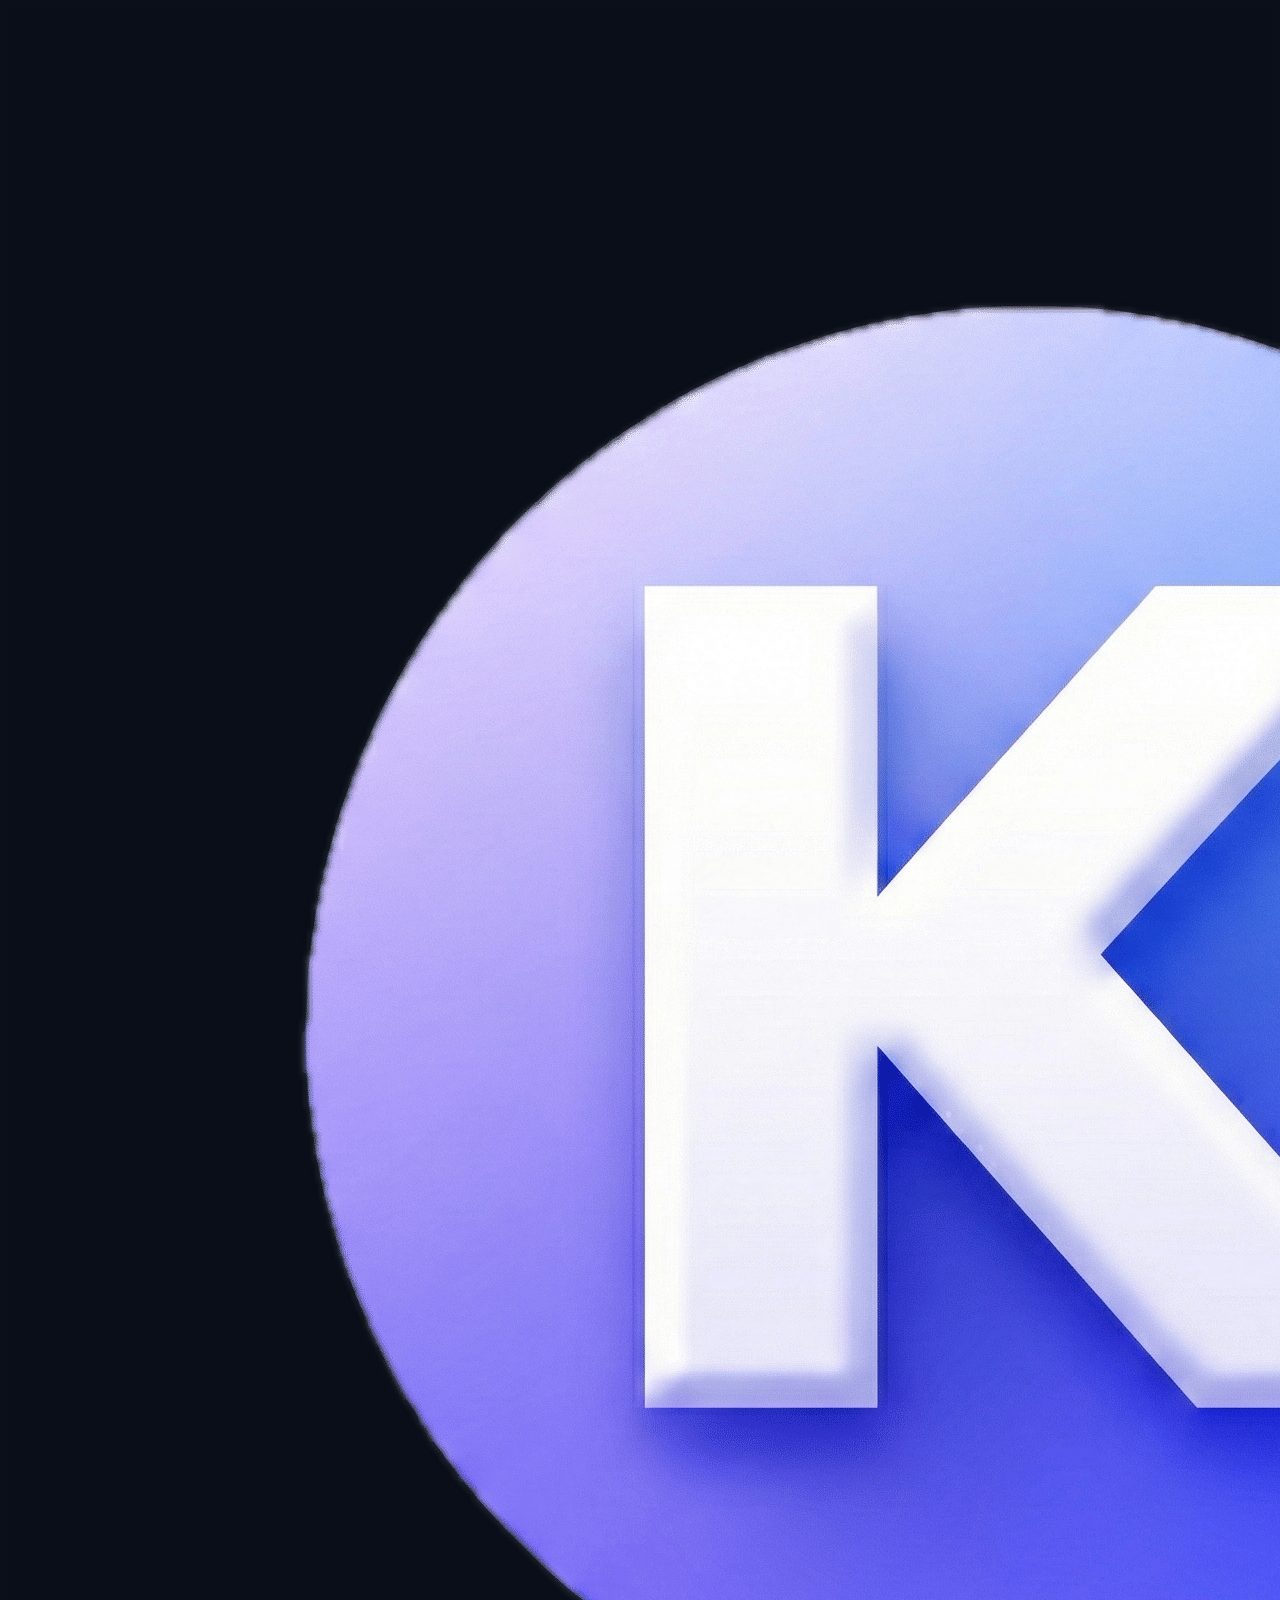
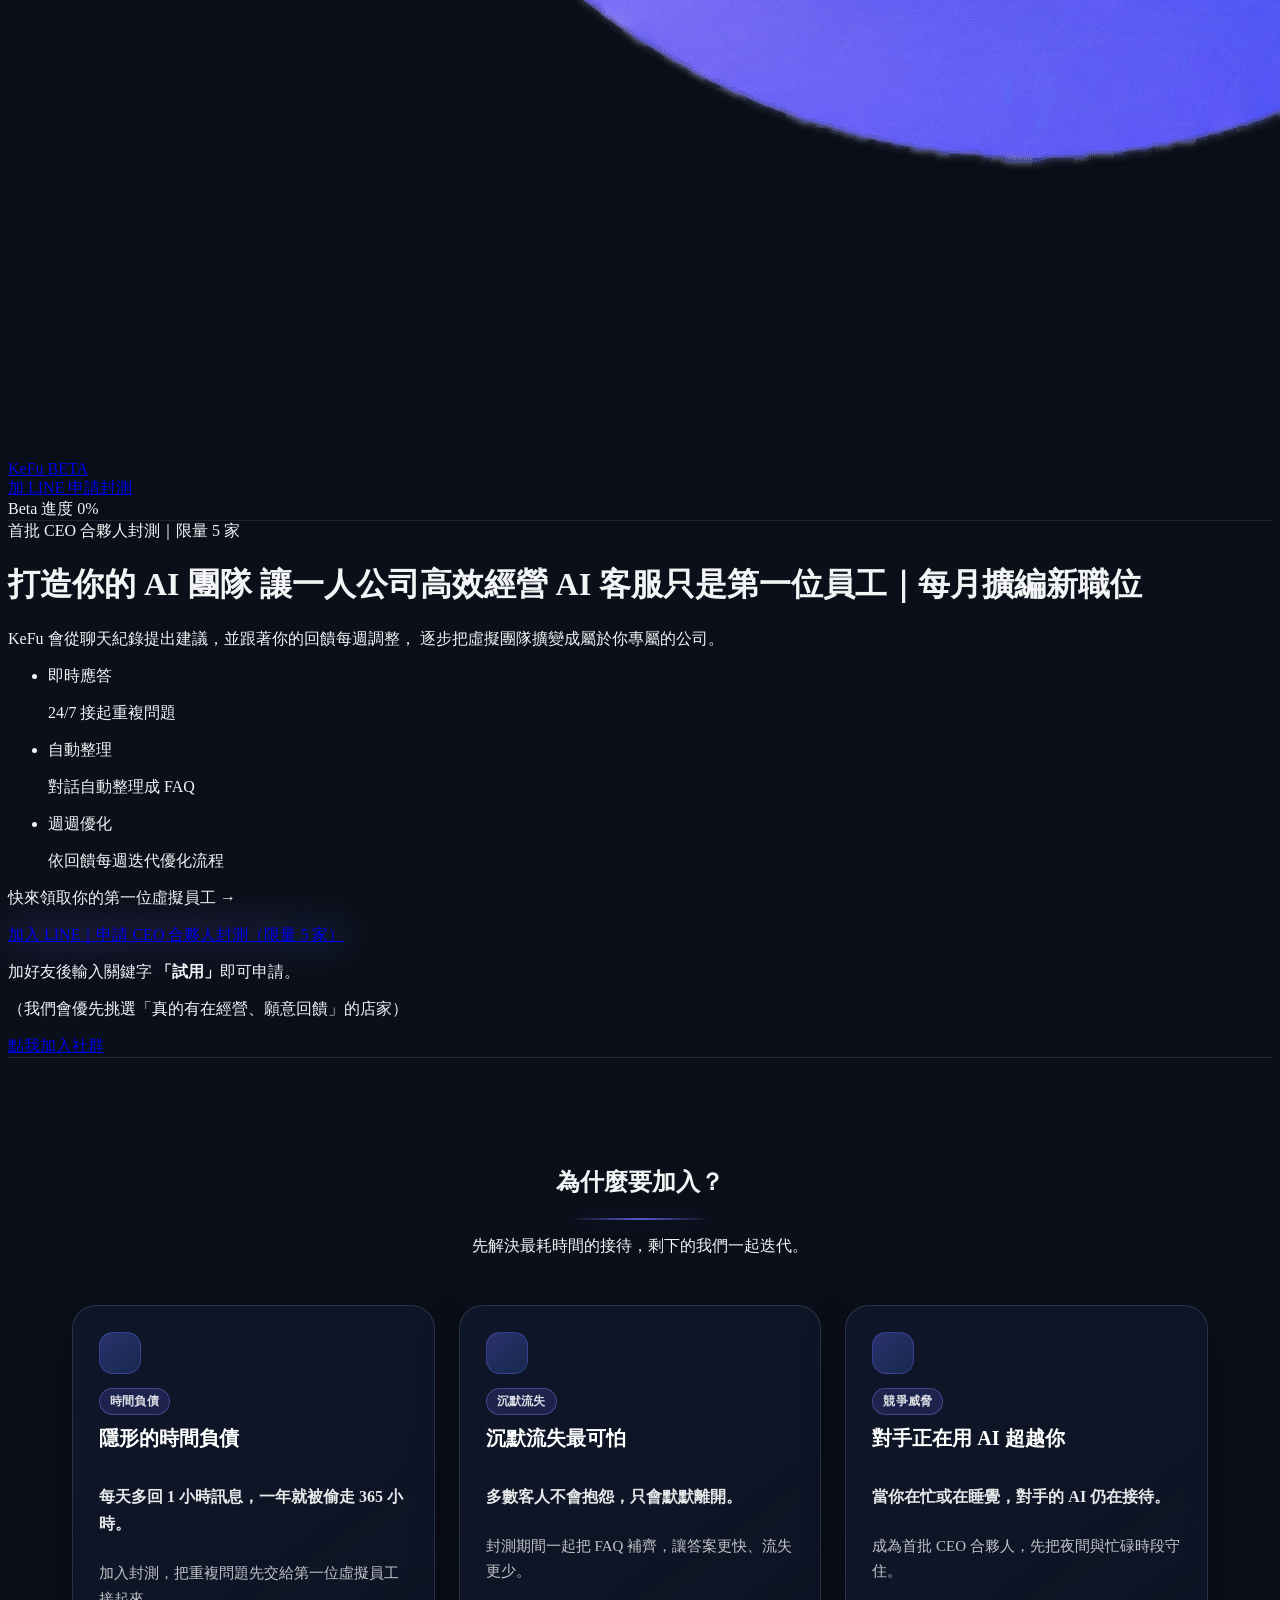
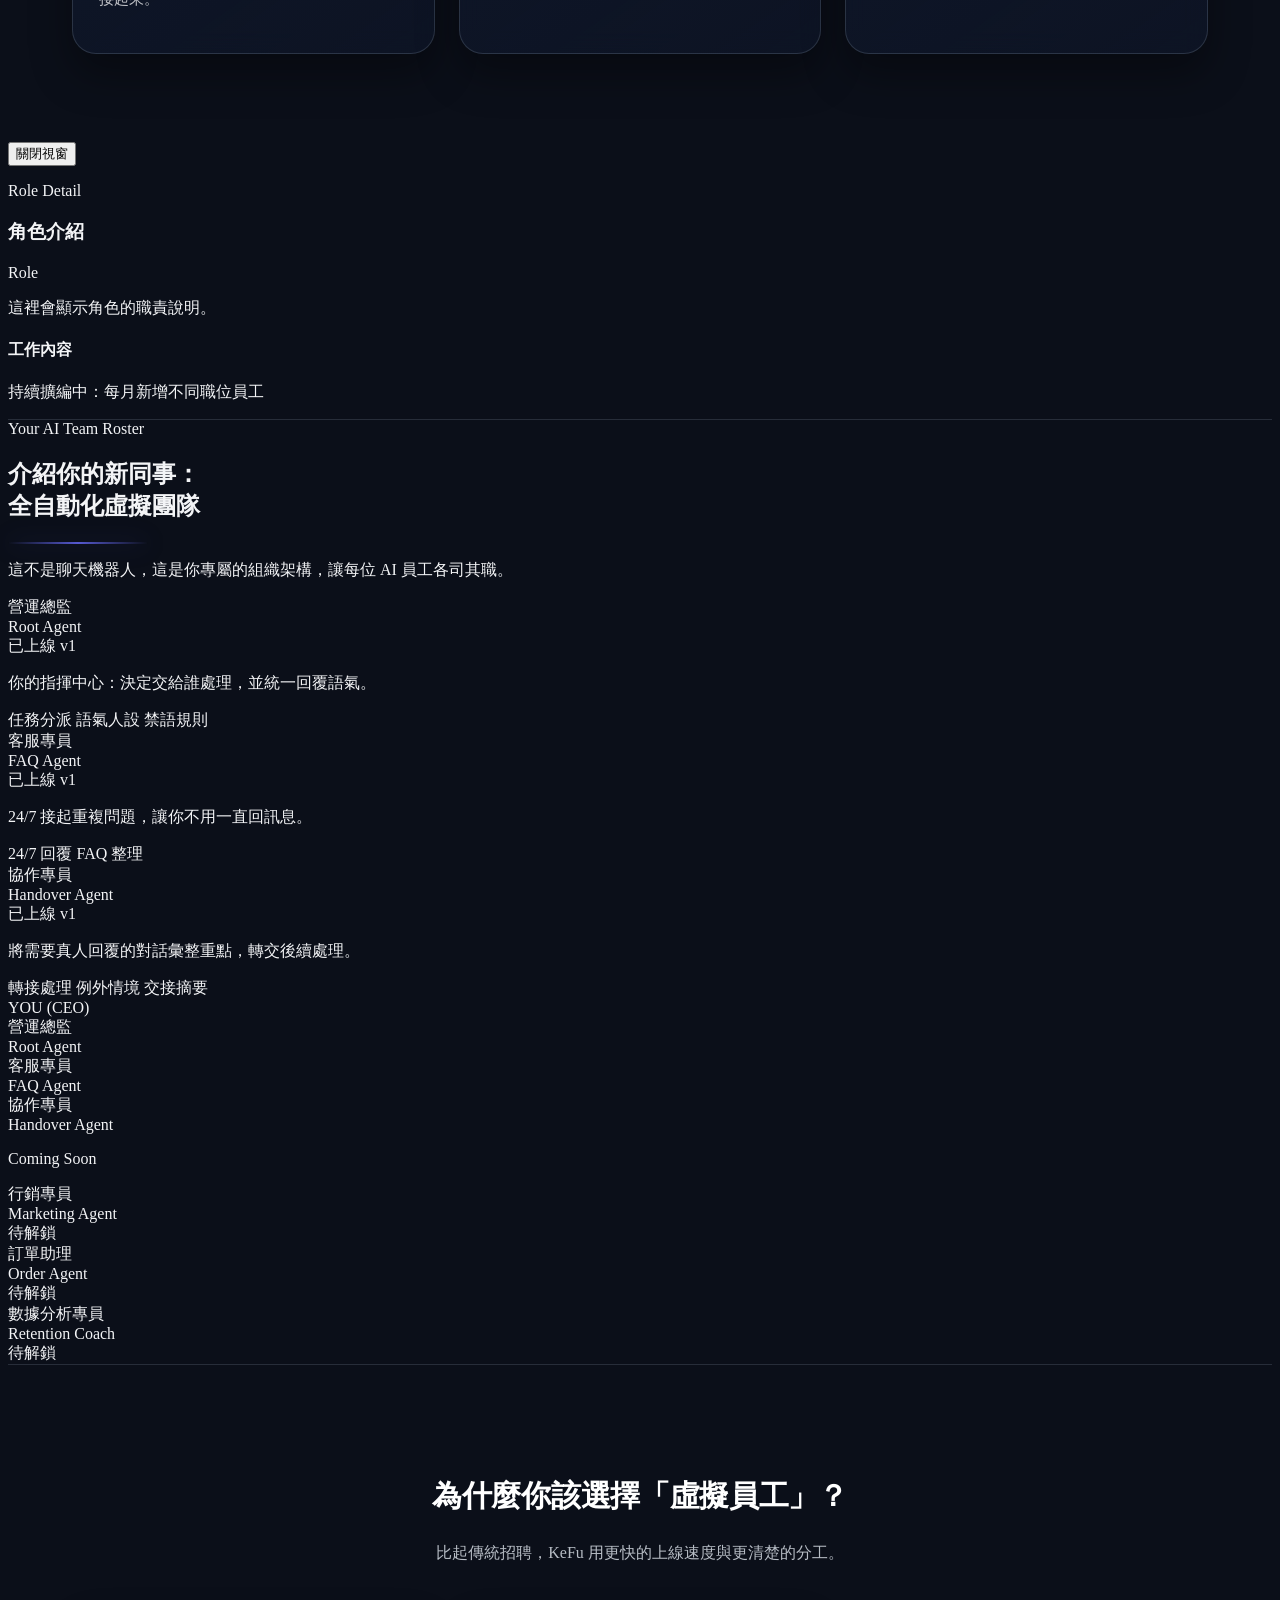
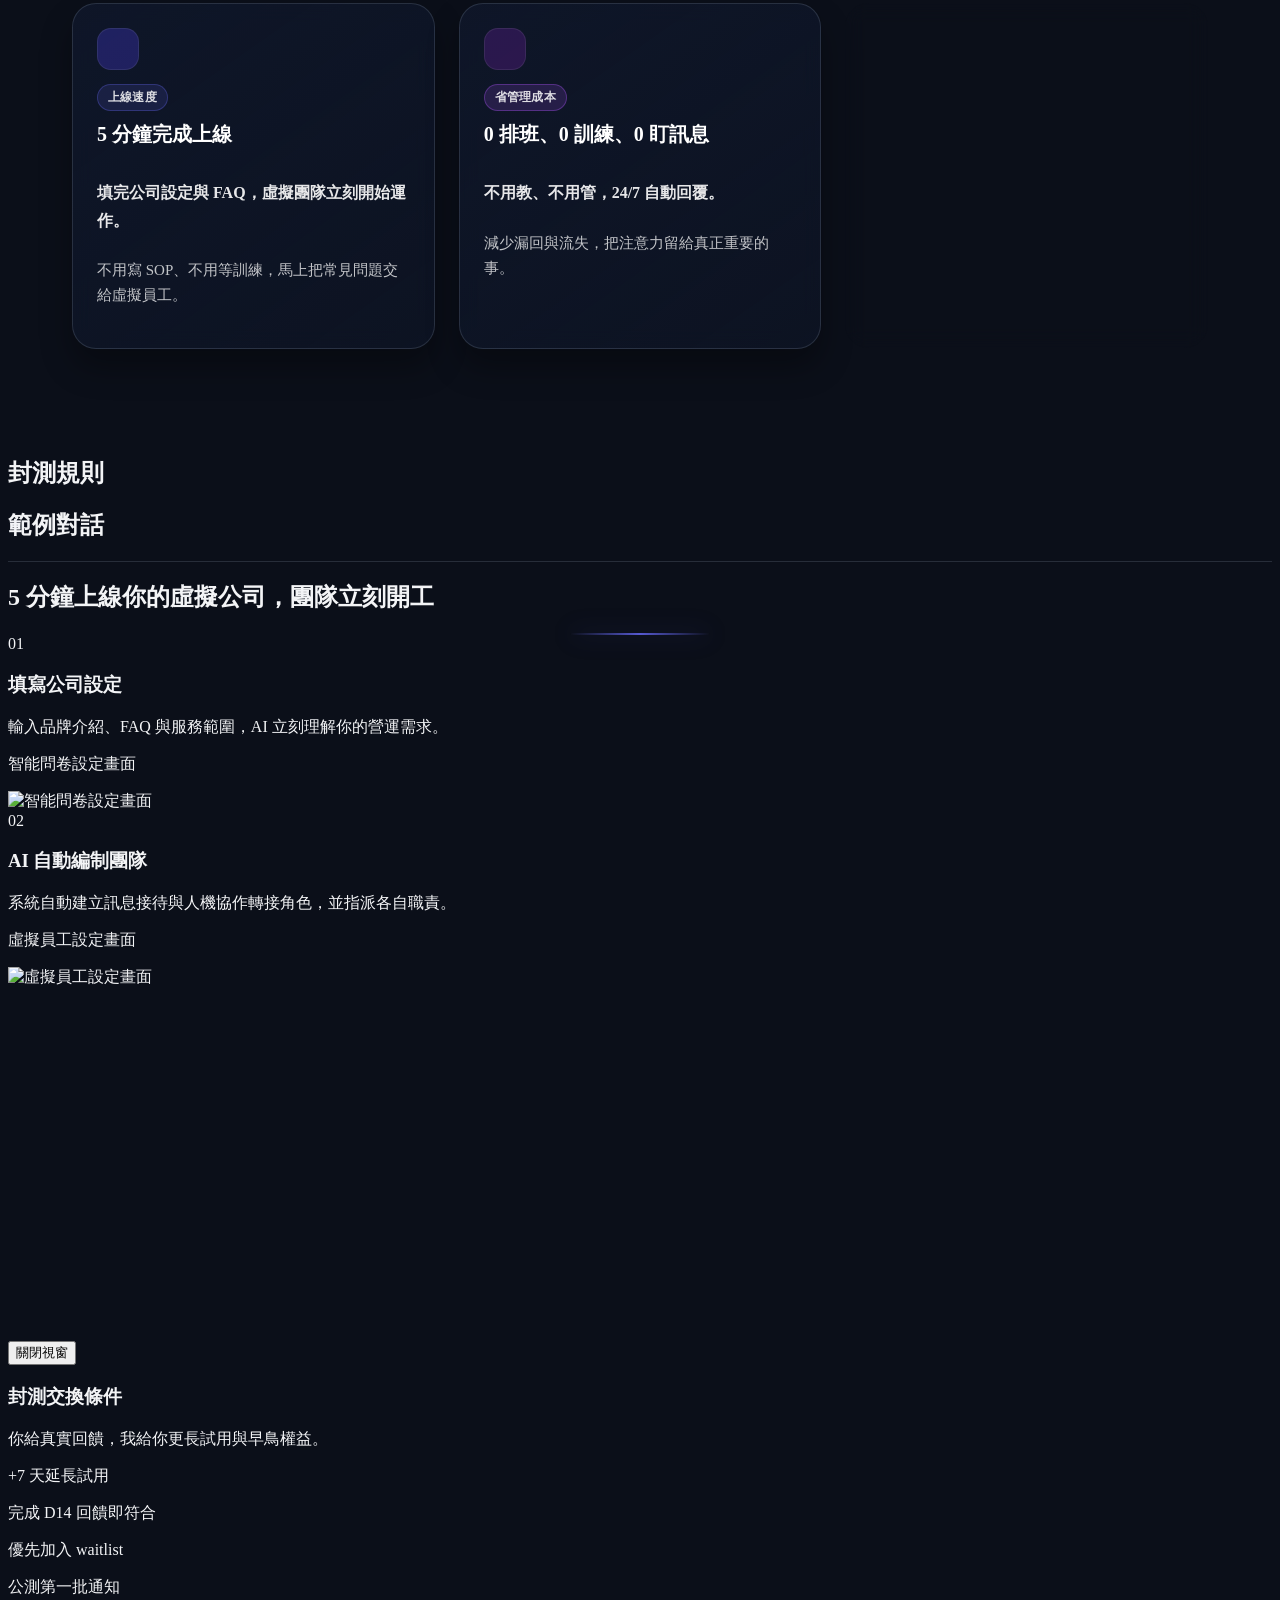
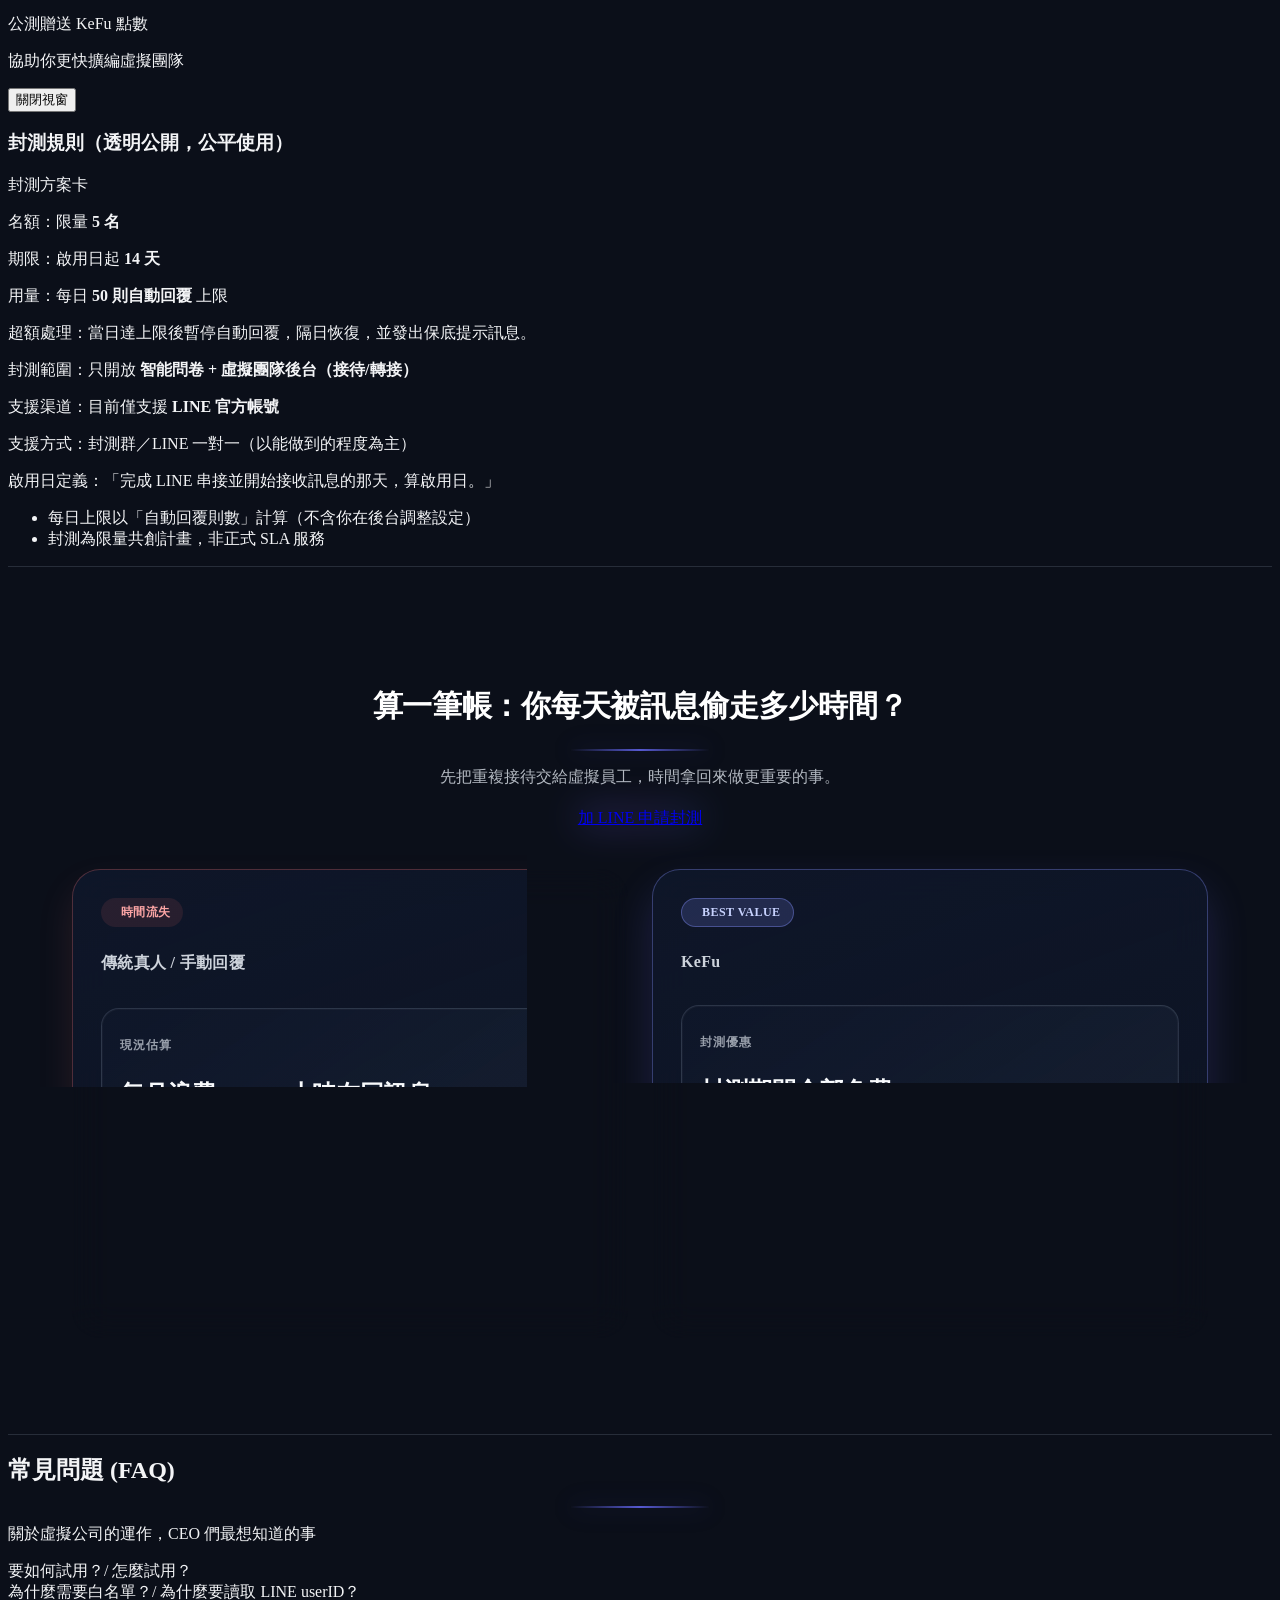
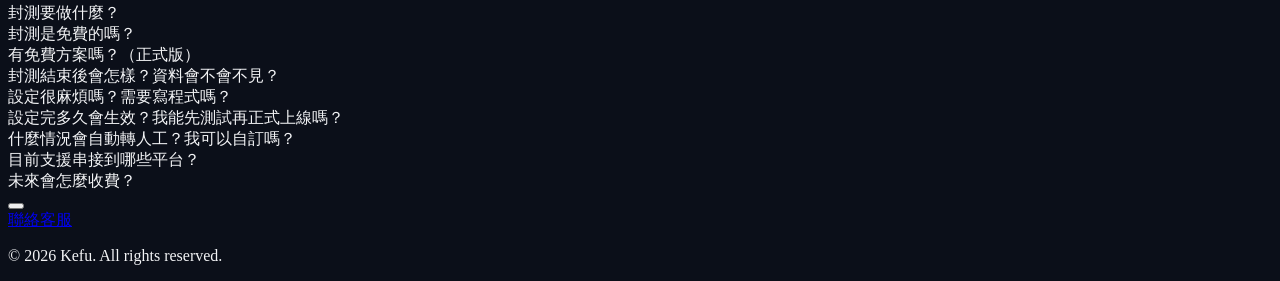
==== commit 87c61c46: "完成品" ====
--- a/test/index.html
+++ b/test/index.html
@@ -2,2748 +2,2053 @@
 <html lang="zh-TW">
 
 <head>
-  <meta charset="utf-8" />
-  <meta name="viewport" content="width=device-width, initial-scale=1" />
-  <title>KeFu | 讓虛擬團隊替你加速成長</title>
-  <meta name="description" content="KeFu 用 AI 建立你的虛擬組織，從客服開始，每月擴編新職位。" />
-
-  <link rel="canonical" href="https://kefu-website.vercel.app/" />
-  <meta property="og:title" content="KeFu | 讓虛擬團隊替你加速成長" />
-  <meta property="og:description" content="KeFu 用 AI 建立你的虛擬組織，從客服開始，每月擴編新職位。" />
-  <meta property="og:url" content="https://kefu-website.vercel.app/" />
-  <meta property="og:type" content="website" />
-  <meta property="og:image" content="../icon.png" />
-  <meta name="twitter:card" content="summary_large_image" />
-
-  <link rel="icon" type="image/png" href="../icon.png" />
-
-  <link rel="preconnect" href="https://fonts.googleapis.com" />
-  <link rel="preconnect" href="https://fonts.gstatic.com" crossorigin />
-  <link
-    href="https://fonts.googleapis.com/css2?family=Manrope:wght@400;500;600;700&family=Space+Grotesk:wght@400;500;600;700&family=Noto+Sans+TC:wght@400;500;700&display=swap"
-    rel="stylesheet" />
-
-  <script src="https://unpkg.com/lucide@latest"></script>
-
-  <style>
-    :root {
-      --bg: #f6f8ff;
-      --ink-900: #0b1220;
-      --ink-700: #1f2a44;
-      --ink-500: #364566;
-      --primary: #2563eb;
-      --secondary: #22d3ee;
-      --accent: #8b5cf6;
-      --cta: #f97316;
-      --surface: rgba(255, 255, 255, 0.86);
-      --border: rgba(15, 23, 42, 0.12);
-      --shadow: 0 28px 70px rgba(15, 23, 42, 0.16);
-      --font-display: "Space Grotesk", "Noto Sans TC", sans-serif;
-      --font-body: "Manrope", "Noto Sans TC", sans-serif;
-    }
-
-    * {
-      box-sizing: border-box;
-      margin: 0;
-      padding: 0;
-    }
-
-    body {
-      font-family: var(--font-body);
-      color: var(--ink-900);
-      background:
-        radial-gradient(circle at 12% 10%, rgba(37, 99, 235, 0.18), transparent 40%),
-        radial-gradient(circle at 88% 8%, rgba(249, 115, 22, 0.2), transparent 46%),
-        radial-gradient(circle at 72% 82%, rgba(34, 211, 238, 0.16), transparent 48%),
-        linear-gradient(180deg, #ffffff 0%, #f6f8ff 55%, #eef3ff 100%);
-      min-height: 100vh;
-      position: relative;
-      overflow-x: hidden;
-    }
-
-    body::before {
-      content: "";
-      position: fixed;
-      inset: 0;
-      background-image:
-        radial-gradient(rgba(15, 23, 42, 0.05) 1px, transparent 1px);
-      background-size: 36px 36px;
-      opacity: 0.45;
-      pointer-events: none;
-      z-index: -1;
-    }
-
-    a {
-      color: inherit;
-      text-decoration: none;
-    }
-
-    h1,
-    h2,
-    h3,
-    .section__title,
-    .hero__title,
-    .cta-card__title,
-    .panel__title {
-      font-family: var(--font-display);
-    }
-
-    img {
-      display: block;
-      max-width: 100%;
-    }
-
-    .lucide {
-      width: 18px;
-      height: 18px;
-    }
-
-    .hero__signal .lucide {
-      width: 14px;
-      height: 14px;
-    }
-
-    .nav__cta .lucide,
-    .btn .lucide,
-    .org-node__icon .lucide {
-      width: 16px;
-      height: 16px;
-    }
-
-    .progress {
-      position: fixed;
-      top: 0;
-      left: 0;
-      width: 100%;
-      height: 4px;
-      z-index: 60;
-      background: rgba(15, 23, 42, 0.08);
-    }
-
-    .progress__bar {
-      height: 100%;
-      width: 0;
-      background: linear-gradient(90deg, var(--primary), var(--accent), var(--cta));
-      transition: width 0.2s ease;
-    }
-
-    .nav {
-      position: sticky;
-      top: 12px;
-      z-index: 50;
-      padding: 0 16px;
-    }
-
-    .nav__inner {
-      max-width: 1140px;
-      margin: 0 auto;
-      padding: 12px 20px;
-      display: flex;
-      align-items: center;
-      justify-content: space-between;
-      gap: 16px;
-      background: rgba(255, 255, 255, 0.9);
-      border-radius: 999px;
-      border: 1px solid rgba(37, 99, 235, 0.16);
-      box-shadow: 0 20px 44px rgba(15, 23, 42, 0.14);
-      backdrop-filter: blur(16px);
-    }
-
-    .logo {
-      display: flex;
-      align-items: center;
-      gap: 12px;
-      font-weight: 700;
-      letter-spacing: -0.02em;
-      font-family: var(--font-display);
-      min-width: 0;
-    }
-
-    .nav-toggle {
-      display: none;
-      align-items: center;
-      justify-content: center;
-      width: 36px;
-      height: 36px;
-      border-radius: 12px;
-      border: 1px solid rgba(37, 99, 235, 0.2);
-      background: rgba(255, 255, 255, 0.9);
-      color: var(--ink-700);
-      cursor: pointer;
-      transition: box-shadow 0.2s ease, transform 0.2s ease;
-    }
-
-    .nav-toggle:hover {
-      transform: translateY(-1px);
-      box-shadow: 0 10px 20px rgba(15, 23, 42, 0.12);
-    }
-
-    .nav-links {
-      display: flex;
-      flex-wrap: wrap;
-      gap: 12px;
-      align-items: center;
-      font-size: 13px;
-      font-weight: 600;
-      color: var(--ink-700);
-    }
-
-    .nav-link {
-      padding: 6px 10px;
-      border-radius: 999px;
-      border: 1px solid transparent;
-      transition: border-color 0.2s ease, background-color 0.2s ease;
-      cursor: pointer;
-    }
-
-    .nav-link:hover {
-      border-color: rgba(37, 99, 235, 0.2);
-      background: rgba(37, 99, 235, 0.08);
-    }
-
-    .nav-modal {
-      position: fixed;
-      inset: 0;
-      z-index: 90;
-      display: none;
-      align-items: flex-start;
-      justify-content: center;
-      padding: 80px 20px 24px;
-      background: rgba(15, 23, 42, 0.5);
-      backdrop-filter: blur(8px);
-    }
-
-    .nav-modal.is-open {
-      display: flex;
-    }
-
-    .nav-modal__panel {
-      width: min(420px, 92vw);
-      border-radius: 24px;
-      background: #ffffff;
-      border: 1px solid rgba(37, 99, 235, 0.18);
-      box-shadow: 0 30px 80px rgba(15, 23, 42, 0.22);
-      padding: 20px;
-      display: grid;
-      gap: 16px;
-    }
-
-    .nav-modal__header {
-      display: flex;
-      align-items: center;
-      justify-content: space-between;
-      gap: 12px;
-    }
-
-    .nav-modal__title {
-      font-weight: 700;
-      font-family: var(--font-display);
-      font-size: 16px;
-      color: var(--ink-900);
-    }
-
-    .nav-modal__close {
-      width: 36px;
-      height: 36px;
-      border-radius: 12px;
-      border: 1px solid rgba(37, 99, 235, 0.2);
-      background: rgba(255, 255, 255, 0.9);
-      color: var(--ink-700);
-      cursor: pointer;
-      display: inline-flex;
-      align-items: center;
-      justify-content: center;
-    }
-
-    .nav-modal__links {
-      display: grid;
-      gap: 8px;
-    }
-
-    .nav-modal__links a {
-      padding: 10px 14px;
-      border-radius: 14px;
-      border: 1px solid rgba(15, 23, 42, 0.08);
-      font-weight: 600;
-      color: var(--ink-700);
-      transition: background-color 0.2s ease, border-color 0.2s ease;
-    }
-
-    .nav-modal__links a:hover {
-      background: rgba(37, 99, 235, 0.08);
-      border-color: rgba(37, 99, 235, 0.2);
-    }
-
-    .logo img {
-      width: 44px;
-      height: 44px;
-      border-radius: 12px;
-      box-shadow: 0 10px 20px rgba(2, 44, 78, 0.12);
-    }
-
-    .logo span {
-      min-width: 0;
-      white-space: nowrap;
-      overflow: hidden;
-      text-overflow: ellipsis;
-    }
-
-    .nav__cta {
-      display: inline-flex;
-      align-items: center;
-      gap: 8px;
-      padding: 10px 18px;
-      border-radius: 999px;
-      border: 1px solid rgba(37, 99, 235, 0.22);
-      background: #ffffff;
-      color: var(--ink-700);
-      font-weight: 600;
-      transition: transform 0.2s ease, box-shadow 0.2s ease;
-      cursor: pointer;
-    }
-
-    .nav__cta:hover {
-      transform: translateY(-1px);
-      box-shadow: 0 16px 34px rgba(37, 99, 235, 0.2);
-    }
-
-    .container {
-      max-width: 1140px;
-      margin: 0 auto;
-      padding: 0 24px;
-    }
-
-    main {
-      position: relative;
-      z-index: 1;
-    }
-
-    .hero {
-      padding: 120px 0 84px;
-      position: relative;
-      overflow: hidden;
-    }
-
-    .hero::before {
-      content: "";
-      position: absolute;
-      inset: -10% 0 0 0;
-      background:
-        radial-gradient(circle at 20% 20%, rgba(37, 99, 235, 0.25), transparent 45%),
-        radial-gradient(circle at 75% 10%, rgba(139, 92, 246, 0.22), transparent 42%),
-        radial-gradient(circle at 85% 60%, rgba(249, 115, 22, 0.18), transparent 50%);
-      opacity: 0.8;
-      pointer-events: none;
-      z-index: -1;
-    }
-
-    .hero__grid {
-      display: grid;
-      grid-template-columns: repeat(2, minmax(0, 1fr));
-      gap: 56px;
-      align-items: center;
-    }
-
-    .hero__eyebrow {
-      display: inline-flex;
-      align-items: center;
-      gap: 8px;
-      padding: 7px 16px;
-      border-radius: 999px;
-      background: rgba(37, 99, 235, 0.12);
-      color: var(--ink-700);
-      font-size: 12px;
-      font-weight: 700;
-      letter-spacing: 0.2em;
-      text-transform: uppercase;
-      border: 1px solid rgba(37, 99, 235, 0.2);
-      margin-left: auto;
-      margin-right: auto;
-    }
-
-    .hero__eyebrow i {
-      color: var(--primary);
-    }
-
-    .hero__title {
-      margin-top: 22px;
-      font-size: clamp(2.9rem, 6vw, 5.2rem);
-      font-weight: 700;
-      letter-spacing: -0.05em;
-      line-height: 1.05;
-      text-align: center;
-      margin-left: auto;
-      margin-right: auto;
-    }
-
-    .hero__title span {
-      display: block;
-    }
-
-    .hero__title .accent {
-      color: transparent;
-      background: linear-gradient(120deg, #2563eb, #8b5cf6, #f97316);
-      -webkit-background-clip: text;
-      background-clip: text;
-    }
-
-    .hero__subtitle {
-      margin-top: 20px;
-      font-size: 18px;
-      line-height: 1.8;
-      color: var(--ink-700);
-      max-width: 540px;
-      font-weight: 500;
-      text-align: center;
-      margin-left: auto;
-      margin-right: auto;
-    }
-
-    .hero__actions {
-      margin-top: 32px;
-      display: flex;
-      flex-wrap: wrap;
-      gap: 16px;
-      align-items: center;
-      justify-content: center;
-    }
-
-    .hero__signals {
-      margin-top: 18px;
-      display: flex;
-      flex-wrap: wrap;
-      gap: 10px;
-      justify-content: center;
-    }
-
-    .hero__signal {
-      display: inline-flex;
-      align-items: center;
-      gap: 6px;
-      padding: 6px 12px;
-      border-radius: 999px;
-      background: rgba(255, 255, 255, 0.9);
-      border: 1px solid var(--border);
-      font-size: 12px;
-      font-weight: 600;
-      color: var(--ink-700);
-      box-shadow: 0 10px 24px rgba(15, 23, 42, 0.08);
-    }
-
-    .hero__signal i {
-      color: var(--primary);
-    }
-
-    .hero__trust {
-      margin-top: 24px;
-      display: flex;
-      flex-wrap: wrap;
-      gap: 12px;
-      align-items: center;
-      justify-content: center;
-    }
-
-    .hero__trust-label {
-      font-size: 12px;
-      font-weight: 700;
-      text-transform: uppercase;
-      letter-spacing: 0.2em;
-      color: var(--ink-500);
-    }
-
-    .hero__trust-logos {
-      display: flex;
-      flex-wrap: wrap;
-      gap: 10px;
-    }
-
-    .hero__trust-logos span {
-      padding: 6px 12px;
-      border-radius: 999px;
-      background: rgba(255, 255, 255, 0.8);
-      border: 1px solid var(--border);
-      font-size: 12px;
-      font-weight: 600;
-      color: var(--ink-700);
-    }
-
-    .btn {
-      display: inline-flex;
-      align-items: center;
-      gap: 10px;
-      padding: 14px 22px;
-      border-radius: 16px;
-      font-weight: 700;
-      border: none;
-      cursor: pointer;
-      transition: transform 0.2s ease, box-shadow 0.2s ease;
-    }
-
-    .btn:focus-visible {
-      outline: 3px solid rgba(14, 165, 233, 0.35);
-      outline-offset: 2px;
-    }
-
-    .btn--primary {
-      background: linear-gradient(135deg, #f97316, #fb923c 45%, #f59e0b);
-      color: #ffffff;
-      box-shadow: 0 20px 44px rgba(249, 115, 22, 0.35);
-      border: 1px solid rgba(249, 115, 22, 0.2);
-    }
-
-    .btn--primary:hover {
-      transform: translateY(-2px);
-      box-shadow: 0 26px 52px rgba(249, 115, 22, 0.45);
-    }
-
-    .btn--ghost {
-      background: rgba(255, 255, 255, 0.95);
-      color: var(--ink-700);
-      border: 1px solid rgba(15, 23, 42, 0.12);
-    }
-
-    .btn--ghost:hover {
-      transform: translateY(-2px);
-      box-shadow: 0 18px 36px rgba(2, 44, 78, 0.12);
-    }
-
-    .hero__panel {
-      background: linear-gradient(160deg, rgba(255, 255, 255, 0.96), rgba(255, 255, 255, 0.78));
-      border-radius: 26px;
-      padding: 30px;
-      box-shadow: var(--shadow);
-      border: 1px solid rgba(37, 99, 235, 0.14);
-      position: relative;
-      overflow: hidden;
-      animation: float-slow 8s ease-in-out infinite;
-    }
-
-    .hero__panel::before {
-      content: "";
-      position: absolute;
-      inset: 0;
-      background: radial-gradient(circle at 20% 10%, rgba(37, 99, 235, 0.18), transparent 45%);
-      opacity: 0.6;
-      pointer-events: none;
-    }
-
-    .hero__panel::after {
-      content: "";
-      position: absolute;
-      inset: 14px;
-      border-radius: 18px;
-      border: 1px dashed rgba(37, 99, 235, 0.24);
-      pointer-events: none;
-    }
-
-    .hero__panel > * {
-      position: relative;
-      z-index: 1;
-    }
-
-    .panel__header {
-      display: flex;
-      align-items: center;
-      justify-content: space-between;
-      margin-bottom: 20px;
-    }
-
-    .panel__title {
-      font-size: 18px;
-      font-weight: 700;
-    }
-
-    .panel__pill {
-      padding: 4px 10px;
-      border-radius: 999px;
-      background: rgba(37, 99, 235, 0.14);
-      color: var(--ink-700);
-      font-size: 12px;
-      font-weight: 700;
-      letter-spacing: 0.08em;
-      text-transform: uppercase;
-    }
-
-    .panel__list {
-      display: grid;
-      gap: 14px;
-    }
-
-    .panel__item {
-      display: flex;
-      align-items: flex-start;
-      gap: 12px;
-      padding: 14px;
-      border-radius: 16px;
-      background: rgba(255, 255, 255, 0.85);
-      border: 1px solid rgba(15, 23, 42, 0.08);
-      box-shadow: 0 12px 26px rgba(15, 23, 42, 0.08);
-      transition: transform 0.2s ease, box-shadow 0.2s ease;
-      cursor: pointer;
-    }
-
-    .panel__item:hover {
-      transform: translateY(-3px);
-      box-shadow: 0 18px 34px rgba(15, 23, 42, 0.14);
-    }
-
-    .panel__item i {
-      color: var(--primary);
-      flex-shrink: 0;
-    }
-
-    .panel__item h4 {
-      font-size: 15px;
-      margin-bottom: 4px;
-      font-family: var(--font-display);
-    }
-
-    .panel__item p {
-      font-size: 13px;
-      color: var(--ink-700);
-    }
-
-    .section {
-      padding: 84px 0;
-    }
-
-    .section__title {
-      font-size: clamp(2rem, 4vw, 3rem);
-      font-weight: 700;
-      letter-spacing: -0.04em;
-      line-height: 1.12;
-      margin-bottom: 20px;
-      text-align: center;
-      margin-left: auto;
-      margin-right: auto;
-    }
-
-    .section__subtitle {
-      font-size: 18px;
-      color: var(--ink-700);
-      line-height: 1.8;
-      max-width: 600px;
-      text-align: center;
-      margin-left: auto;
-      margin-right: auto;
-    }
-
-    .stats {
-      display: grid;
-      grid-template-columns: repeat(3, minmax(0, 1fr));
-      gap: 20px;
-      margin-top: 40px;
-    }
-
-    .why-section {
-      padding: 96px 0;
-    }
-
-    .why-header {
-      text-align: center;
-      margin-bottom: 36px;
-    }
-
-    .why-grid {
-      display: grid;
-      grid-template-columns: repeat(3, minmax(0, 1fr));
-      gap: 24px;
-    }
-
-    .why-card {
-      --why-accent: rgba(37, 99, 235, 0.8);
-      --why-soft: rgba(37, 99, 235, 0.12);
-      position: relative;
-      border-radius: 24px;
-      padding: 22px;
-      background: linear-gradient(160deg, rgba(255, 255, 255, 0.98), rgba(248, 250, 255, 0.86));
-      border: 1px solid rgba(37, 99, 235, 0.14);
-      box-shadow: 0 22px 48px rgba(15, 23, 42, 0.12);
-      overflow: hidden;
-      display: flex;
-      flex-direction: column;
-      gap: 10px;
-    }
-
-    .why-card::before {
-      content: "";
-      position: absolute;
-      left: 0;
-      top: 0;
-      width: 100%;
-      height: 4px;
-      background: var(--why-accent);
-    }
-
-    .why-card--speed {
-      --why-accent: rgba(37, 99, 235, 0.85);
-      --why-soft: rgba(37, 99, 235, 0.14);
-    }
-
-    .why-card--cost {
-      --why-accent: rgba(16, 185, 129, 0.85);
-      --why-soft: rgba(16, 185, 129, 0.14);
-    }
-
-    .why-card--org {
-      --why-accent: rgba(249, 115, 22, 0.85);
-      --why-soft: rgba(249, 115, 22, 0.14);
-    }
-
-    .why-icon {
-      width: 44px;
-      height: 44px;
-      border-radius: 14px;
-      background: var(--why-soft);
-      color: var(--why-accent);
-      display: inline-flex;
-      align-items: center;
-      justify-content: center;
-    }
-
-    .why-tag {
-      display: inline-flex;
-      align-items: center;
-      width: fit-content;
-      padding: 4px 10px;
-      border-radius: 999px;
-      background: rgba(15, 23, 42, 0.06);
-      border: 1px solid rgba(15, 23, 42, 0.08);
-      font-size: 11px;
-      font-weight: 700;
-      letter-spacing: 0.14em;
-      text-transform: uppercase;
-      color: var(--ink-700);
-    }
-
-    .why-card-title {
-      font-size: 18px;
-      font-weight: 700;
-      font-family: var(--font-display);
-    }
-
-    .why-card-lead {
-      font-size: 14px;
-      font-weight: 600;
-      color: var(--ink-700);
-      line-height: 1.7;
-    }
-
-    .why-card-body {
-      font-size: 14px;
-      color: var(--ink-700);
-      line-height: 1.7;
-    }
-
-    .stat {
-      background: var(--surface);
-      border-radius: 20px;
-      padding: 26px;
-      border: 1px solid var(--border);
-      box-shadow: var(--shadow);
-      position: relative;
-      overflow: hidden;
-    }
-
-    .stat::before {
-      content: "";
-      position: absolute;
-      inset: 0;
-      background: radial-gradient(circle at 20% 10%, rgba(37, 99, 235, 0.18), transparent 45%);
-      opacity: 0.5;
-      pointer-events: none;
-    }
-
-    .stat__value {
-      font-size: 32px;
-      font-weight: 700;
-      color: var(--primary);
-      font-family: var(--font-display);
-    }
-
-    .stat__label {
-      margin-top: 10px;
-      color: var(--ink-700);
-      font-weight: 600;
-    }
-
-    .chapters {
-      display: grid;
-      grid-template-columns: repeat(2, minmax(0, 1fr));
-      gap: 24px;
-      margin-top: 40px;
-    }
-
-    .chapter {
-      background: linear-gradient(160deg, rgba(255, 255, 255, 0.96), rgba(255, 255, 255, 0.75));
-      border-radius: 24px;
-      padding: 28px;
-      border: 1px solid rgba(37, 99, 235, 0.12);
-      position: relative;
-      overflow: hidden;
-      box-shadow: var(--shadow);
-      transition: transform 0.2s ease, box-shadow 0.2s ease;
-      cursor: pointer;
-    }
-
-    .chapter::before {
-      content: "";
-      position: absolute;
-      inset: 0;
-      background: radial-gradient(circle at 80% 10%, rgba(139, 92, 246, 0.16), transparent 40%);
-      opacity: 0.5;
-      pointer-events: none;
-    }
-
-    .chapter:hover {
-      transform: translateY(-4px);
-      box-shadow: 0 28px 70px rgba(2, 44, 78, 0.18);
-    }
-
-    .chapter__number {
-      font-size: 12px;
-      text-transform: uppercase;
-      letter-spacing: 0.2em;
-      font-weight: 700;
-      color: var(--ink-500);
-      font-family: var(--font-display);
-    }
-
-    .chapter__title {
-      font-size: 22px;
-      font-weight: 700;
-      margin: 12px 0 10px;
-      font-family: var(--font-display);
-    }
-
-    .chapter__desc {
-      color: var(--ink-700);
-      line-height: 1.7;
-    }
-
-    .chapter__badge {
-      position: absolute;
-      right: 20px;
-      top: 20px;
-      padding: 6px 10px;
-      border-radius: 999px;
-      background: linear-gradient(120deg, rgba(249, 115, 22, 0.2), rgba(255, 184, 106, 0.2));
-      color: #d9480f;
-      font-size: 11px;
-      font-weight: 700;
-    }
-
-    .steps-section {
-      padding: 96px 0;
-    }
-
-    .steps-intro {
-      text-align: center;
-      margin-bottom: 36px;
-    }
-
-    .steps {
-      position: relative;
-      max-width: 880px;
-      margin: 0 auto;
-      display: grid;
-      gap: 22px;
-    }
-
-    .steps::before {
-      content: "";
-      position: absolute;
-      left: 26px;
-      top: 0;
-      bottom: 0;
-      width: 2px;
-      background: linear-gradient(180deg, rgba(37, 99, 235, 0.5), rgba(139, 92, 246, 0.2));
-      opacity: 0.6;
-    }
-
-    .step {
-      position: relative;
-      padding-left: 78px;
-    }
-
-    .step-marker {
-      position: absolute;
-      left: 0;
-      top: 8px;
-      width: 52px;
-      height: 52px;
-      border-radius: 16px;
-      background: rgba(37, 99, 235, 0.14);
-      border: 1px solid rgba(37, 99, 235, 0.35);
-      display: inline-flex;
-      align-items: center;
-      justify-content: center;
-      font-weight: 700;
-      color: var(--primary);
-      font-family: var(--font-display);
-      letter-spacing: 0.08em;
-    }
-
-    .step-card {
-      background: linear-gradient(160deg, rgba(255, 255, 255, 0.96), rgba(248, 250, 255, 0.86));
-      border-radius: 22px;
-      padding: 22px;
-      border: 1px solid rgba(37, 99, 235, 0.14);
-      box-shadow: 0 20px 46px rgba(15, 23, 42, 0.14);
-      transition: transform 0.2s ease, box-shadow 0.2s ease;
-    }
-
-    .step-card:hover {
-      transform: translateY(-3px);
-      box-shadow: 0 26px 54px rgba(15, 23, 42, 0.18);
-    }
-
-    .step-head {
-      display: flex;
-      align-items: center;
-      gap: 14px;
-      margin-bottom: 10px;
-    }
-
-    .step-icon {
-      width: 42px;
-      height: 42px;
-      border-radius: 14px;
-      background: rgba(37, 99, 235, 0.14);
-      display: inline-flex;
-      align-items: center;
-      justify-content: center;
-      color: var(--primary);
-      flex-shrink: 0;
-    }
-
-    .step-title {
-      font-size: 18px;
-      font-weight: 700;
-      font-family: var(--font-display);
-    }
-
-    .step-text {
-      color: var(--ink-700);
-      line-height: 1.7;
-      font-size: 15px;
-    }
-
-    .step-media {
-      margin-top: 14px;
-      padding: 12px;
-      border-radius: 18px;
-      border: 1px solid rgba(15, 23, 42, 0.08);
-      background: rgba(255, 255, 255, 0.85);
-    }
-
-    .step-label {
-      font-size: 12px;
-      font-weight: 600;
-      color: var(--ink-500);
-      margin-bottom: 10px;
-    }
-
-    .step-media img {
-      border-radius: 14px;
-      border: 1px solid rgba(15, 23, 42, 0.08);
-      width: 100%;
-    }
-
-    .product-image {
-      width: 100%;
-      aspect-ratio: 16 / 9;
-      object-fit: cover;
-    }
-
-    .product-image--top {
-      object-position: top;
-    }
-
-    .image-preview-modal {
-      position: fixed;
-      inset: 0;
-      z-index: 80;
-      display: none;
-      align-items: center;
-      justify-content: center;
-      padding: 24px;
-      background: rgba(15, 23, 42, 0.65);
-      backdrop-filter: blur(6px);
-    }
-
-    .image-preview-modal.is-visible {
-      display: flex;
-    }
-
-    .image-preview-frame {
-      position: relative;
-      max-width: 1100px;
-      width: 100%;
-    }
-
-    .image-preview-frame img {
-      width: 100%;
-      max-height: 80vh;
-      object-fit: contain;
-      border-radius: 20px;
-      border: 1px solid rgba(255, 255, 255, 0.2);
-      box-shadow: 0 30px 70px rgba(15, 23, 42, 0.4);
-      background: #0b1220;
-    }
-
-    .image-preview-close {
-      position: absolute;
-      top: -12px;
-      right: 0;
-      transform: translateY(-100%);
-      display: inline-flex;
-      align-items: center;
-      justify-content: center;
-      width: 36px;
-      height: 36px;
-      border-radius: 999px;
-      border: 1px solid rgba(255, 255, 255, 0.4);
-      background: rgba(15, 23, 42, 0.85);
-      color: #ffffff;
-      cursor: pointer;
-      transition: transform 0.2s ease, box-shadow 0.2s ease;
-    }
-
-    .image-preview-close:hover {
-      transform: translateY(-100%) scale(1.02);
-      box-shadow: 0 12px 24px rgba(15, 23, 42, 0.35);
-    }
-
-    .org-section-card {
-      padding: 40px;
-      border-radius: 28px;
-      background: linear-gradient(160deg, rgba(255, 255, 255, 0.98), rgba(240, 245, 255, 0.9));
-      border: 1px solid rgba(37, 99, 235, 0.18);
-      box-shadow: 0 30px 70px rgba(15, 23, 42, 0.16);
-      display: grid;
-      gap: 28px;
-    }
-
-    .org-section-card__header {
-      display: flex;
-      flex-direction: column;
-      align-items: center;
-      justify-content: center;
-      gap: 10px;
-      margin-bottom: 0;
-      text-align: center;
-      position: relative;
-    }
-
-    .org-section-card__pill {
-      padding: 6px 12px;
-      border-radius: 999px;
-      background: rgba(37, 99, 235, 0.12);
-      color: var(--ink-700);
-      font-size: 12px;
-      font-weight: 700;
-      letter-spacing: 0.18em;
-      text-transform: uppercase;
-      white-space: nowrap;
-      position: absolute;
-      top: 0;
-      right: 0;
-    }
-
-    .org-people {
-      display: grid;
-      grid-template-columns: repeat(3, minmax(0, 1fr));
-      gap: 28px;
-      margin-top: 4px;
-    }
-
-    .org-people-carousel {
-      position: relative;
-      overflow: hidden;
-    }
-
-    .org-people-nav {
-      position: absolute;
-      top: 50%;
-      transform: translateY(-50%);
-      width: 36px;
-      height: 36px;
-      border-radius: 12px;
-      border: 1px solid rgba(37, 99, 235, 0.2);
-      background: rgba(255, 255, 255, 0.95);
-      color: var(--ink-700);
-      display: none;
-      align-items: center;
-      justify-content: center;
-      box-shadow: 0 12px 24px rgba(15, 23, 42, 0.12);
-      cursor: pointer;
-      z-index: 2;
-    }
-
-    .org-people-nav--prev {
-      left: -6px;
-    }
-
-    .org-people-nav--next {
-      right: -6px;
-    }
-
-    .org-person-card {
-      --card-accent: rgba(37, 99, 235, 0.8);
-      position: relative;
-      border-radius: 24px;
-      padding: 20px;
-      background: linear-gradient(160deg, rgba(255, 255, 255, 0.98), rgba(248, 250, 255, 0.86));
-      border: 1px solid rgba(37, 99, 235, 0.14);
-      box-shadow: 0 20px 44px rgba(15, 23, 42, 0.14);
-      display: flex;
-      flex-direction: column;
-      gap: 16px;
-      overflow: hidden;
-    }
-
-    .org-person-card::before {
-      content: "";
-      position: absolute;
-      left: 0;
-      top: 0;
-      width: 100%;
-      height: 5px;
-      background: var(--card-accent);
-    }
-
-    .org-person-avatar {
-      width: 100%;
-      aspect-ratio: 1 / 1;
-      border-radius: 18px;
-      object-fit: cover;
-      border: 1px solid rgba(15, 23, 42, 0.12);
-      box-shadow: 0 14px 30px rgba(15, 23, 42, 0.16);
-      background: #e2e8f0;
-    }
-
-    .org-person-info {
-      display: grid;
-      gap: 6px;
-    }
-
-    .org-person-row {
-      display: flex;
-      align-items: baseline;
-      justify-content: space-between;
-      gap: 12px;
-    }
-
-    .org-person-name {
-      font-size: 18px;
-      font-weight: 700;
-      font-family: var(--font-display);
-      line-height: 1.2;
-      display: -webkit-box;
-      -webkit-line-clamp: 2;
-      -webkit-box-orient: vertical;
-      overflow: hidden;
-    }
-
-    .org-person-role {
-      font-size: 12px;
-      font-weight: 700;
-      letter-spacing: 0.18em;
-      text-transform: uppercase;
-      color: var(--ink-500);
-      white-space: nowrap;
-      overflow: hidden;
-      text-overflow: ellipsis;
-      max-width: 50%;
-      text-align: right;
-    }
-
-    .org-person-note {
-      font-size: 13px;
-      color: var(--ink-700);
-      white-space: nowrap;
-      overflow: hidden;
-      text-overflow: ellipsis;
-    }
-
-    .org-person-desc {
-      font-size: 14px;
-      line-height: 1.7;
-      color: var(--ink-500);
-    }
-
-    .org-person-meta {
-      padding: 12px;
-      border-radius: 16px;
-      background: rgba(15, 23, 42, 0.04);
-      border: 1px solid rgba(15, 23, 42, 0.08);
-      display: grid;
-      gap: 10px;
-    }
-
-    .org-person-tags {
-      display: flex;
-      flex-wrap: wrap;
-      gap: 8px;
-    }
-
-    .org-person-tag {
-      padding: 4px 10px;
-      border-radius: 999px;
-      background: rgba(15, 23, 42, 0.06);
-      border: 1px solid rgba(15, 23, 42, 0.08);
-      font-size: 12px;
-      font-weight: 600;
-      color: var(--ink-700);
-    }
-
-    .org-person-card--primary {
-      --card-accent: rgba(37, 99, 235, 0.85);
-    }
-
-    .org-person-card--emerald {
-      --card-accent: rgba(16, 185, 129, 0.85);
-    }
-
-    .org-person-card--amber {
-      --card-accent: rgba(249, 115, 22, 0.85);
-    }
-
-    .org-chart {
-      background: linear-gradient(160deg, rgba(255, 255, 255, 0.98), rgba(255, 255, 255, 0.82));
-      border-radius: 26px;
-      padding: 24px;
-      border: 1px solid rgba(37, 99, 235, 0.14);
-      box-shadow: var(--shadow);
-      position: relative;
-      overflow: hidden;
-    }
-
-    .org-chart--hero {
-      align-self: stretch;
-    }
-
-    .org-chart::before {
-      content: "";
-      position: absolute;
-      inset: 0;
-      background: radial-gradient(circle at 15% 10%, rgba(37, 99, 235, 0.2), transparent 45%);
-      opacity: 0.6;
-      pointer-events: none;
-    }
-
-    .org-chart > * {
-      position: relative;
-      z-index: 1;
-    }
-
-    .org-window {
-      display: flex;
-      justify-content: flex-end;
-      gap: 6px;
-      margin-bottom: 16px;
-    }
-
-    .org-dot {
-      width: 8px;
-      height: 8px;
-      border-radius: 999px;
-      background: rgba(12, 74, 110, 0.18);
-    }
-
-    .org-body {
-      display: flex;
-      flex-direction: column;
-      align-items: center;
-      gap: 6px;
-    }
-
-    .org-node {
-      display: inline-flex;
-      align-items: center;
-      gap: 10px;
-      padding: 10px 14px;
-      border-radius: 16px;
-      border: 1px solid rgba(37, 99, 235, 0.2);
-      background: rgba(255, 255, 255, 0.92);
-      font-weight: 700;
-      color: var(--ink-900);
-      text-align: center;
-    }
-
-    .org-node--ceo {
-      border-style: dashed;
-      font-size: 12px;
-      letter-spacing: 0.12em;
-      text-transform: uppercase;
-      color: var(--ink-700);
-      padding: 8px 16px;
-      font-family: var(--font-display);
-    }
-
-    .org-node--root {
-      padding: 12px 16px;
-      background: linear-gradient(135deg, rgba(37, 99, 235, 0.2), rgba(139, 92, 246, 0.18));
-      border-color: rgba(37, 99, 235, 0.4);
-      box-shadow: 0 18px 36px rgba(37, 99, 235, 0.24);
-      animation: float-slow 6s ease-in-out infinite;
-    }
-
-    .org-node--sub {
-      flex-direction: column;
-      gap: 6px;
-      padding: 14px 12px;
-      border-radius: 18px;
-      min-height: 92px;
-      justify-content: center;
-      transition: transform 0.2s ease, box-shadow 0.2s ease;
-      cursor: pointer;
-      animation: float-slow 7s ease-in-out infinite;
-    }
-
-    .org-node--sub:hover {
-      transform: translateY(-3px);
-      box-shadow: 0 16px 32px rgba(2, 44, 78, 0.18);
-    }
-
-    .org-node--delay-1 {
-      animation-delay: -1.5s;
-    }
-
-    .org-node--delay-2 {
-      animation-delay: -3s;
-    }
-
-    .org-node--faq {
-      border-color: rgba(16, 185, 129, 0.35);
-      background: rgba(209, 250, 229, 0.5);
-    }
-
-    .org-node--handover {
-      border-color: rgba(249, 115, 22, 0.3);
-      background: rgba(255, 237, 213, 0.6);
-    }
-
-    .org-node--faq .org-node__icon {
-      background: rgba(16, 185, 129, 0.18);
-      color: #10b981;
-    }
-
-    .org-node--handover .org-node__icon {
-      background: rgba(249, 115, 22, 0.18);
-      color: #f97316;
-    }
-
-    .org-node__icon {
-      width: 32px;
-      height: 32px;
-      border-radius: 12px;
-      display: inline-flex;
-      align-items: center;
-      justify-content: center;
-      background: rgba(14, 165, 233, 0.15);
-      color: var(--primary);
-    }
-
-    .org-node__meta {
-      display: block;
-      font-size: 11px;
-      font-weight: 600;
-      color: var(--ink-700);
-      margin-top: 2px;
-    }
-
-    .org-line {
-      width: 2px;
-      height: 22px;
-      background: rgba(37, 99, 235, 0.28);
-      animation: line-glow 2.8s ease-in-out infinite;
-    }
-
-    .org-branch {
-      width: 70%;
-      height: 18px;
-      border-top: 2px solid rgba(37, 99, 235, 0.28);
-      border-left: 2px solid rgba(37, 99, 235, 0.28);
-      border-right: 2px solid rgba(37, 99, 235, 0.28);
-      border-radius: 12px 12px 0 0;
-      animation: line-glow 2.8s ease-in-out infinite;
-    }
-
-    .org-grid {
-      width: 100%;
-      display: grid;
-      grid-template-columns: repeat(2, minmax(0, 1fr));
-      gap: 16px;
-      margin-top: -2px;
-    }
-
-    .org-coming {
-      width: 100%;
-      margin-top: 18px;
-    }
-
-    .org-coming__label {
-      text-align: center;
-      font-size: 11px;
-      text-transform: uppercase;
-      letter-spacing: 0.28em;
-      color: var(--ink-500);
-      font-family: var(--font-display);
-    }
-
-    .org-coming__grid {
-      margin-top: 12px;
-      display: grid;
-      grid-template-columns: repeat(3, minmax(0, 1fr));
-      gap: 12px;
-    }
-
-    .org-coming__card {
-      border-radius: 14px;
-      padding: 12px;
-      border: 1px dashed rgba(12, 74, 110, 0.25);
-      background: rgba(255, 255, 255, 0.7);
-      text-align: center;
-      font-size: 12px;
-      color: var(--ink-700);
-    }
-
-    .org-coming__card span {
-      display: block;
-      font-weight: 600;
-      margin-top: 4px;
-      color: var(--ink-900);
-      font-family: var(--font-display);
-    }
-
-    @keyframes float-slow {
-      0%,
-      100% {
-        transform: translateY(0);
-      }
-      50% {
-        transform: translateY(-6px);
-      }
-    }
-
-    @keyframes line-glow {
-      0%,
-      100% {
-        opacity: 0.5;
-        box-shadow: 0 0 0 rgba(14, 165, 233, 0);
-      }
-      50% {
-        opacity: 1;
-        box-shadow: 0 0 12px rgba(14, 165, 233, 0.35);
-      }
-    }
-
-    .cta-section {
-      padding: 108px 0;
-      background: linear-gradient(135deg, rgba(37, 99, 235, 0.14), rgba(249, 115, 22, 0.14));
-    }
-
-    .faq-section {
-      padding: 96px 0;
-      background: rgba(255, 255, 255, 0.6);
-    }
-
-    .faq-header {
-      margin-bottom: 32px;
-    }
-
-    .faq-list {
-      display: grid;
-      gap: 14px;
-    }
-
-    .faq-item {
-      border-radius: 20px;
-      padding: 20px 22px;
-      background: linear-gradient(160deg, rgba(255, 255, 255, 0.96), rgba(248, 250, 255, 0.85));
-      border: 1px solid rgba(37, 99, 235, 0.12);
-      box-shadow: 0 18px 36px rgba(15, 23, 42, 0.12);
-      transition: box-shadow 0.2s ease, transform 0.2s ease, border-color 0.2s ease;
-    }
-
-    .faq-item:hover {
-      transform: translateY(-2px);
-      border-color: rgba(37, 99, 235, 0.24);
-      box-shadow: 0 22px 42px rgba(15, 23, 42, 0.16);
-    }
-
-    .faq-item[open] {
-      border-color: rgba(37, 99, 235, 0.3);
-      box-shadow: 0 26px 50px rgba(37, 99, 235, 0.18);
-    }
-
-    .faq-summary {
-      display: flex;
-      align-items: center;
-      justify-content: space-between;
-      gap: 12px;
-      cursor: pointer;
-      font-weight: 700;
-      color: var(--ink-900);
-    }
-
-    .faq-summary-left {
-      display: inline-flex;
-      align-items: center;
-      gap: 12px;
-    }
-
-    .faq-icon {
-      width: 36px;
-      height: 36px;
-      border-radius: 12px;
-      background: rgba(37, 99, 235, 0.14);
-      display: inline-flex;
-      align-items: center;
-      justify-content: center;
-      color: var(--primary);
-      flex-shrink: 0;
-    }
-
-    .faq-chevron {
-      color: var(--ink-500);
-      transition: transform 0.2s ease;
-    }
-
-    .faq-item[open] .faq-chevron {
-      transform: rotate(180deg);
-    }
-
-    .faq-body {
-      margin-top: 12px;
-      color: var(--ink-700);
-      line-height: 1.8;
-      padding-left: 48px;
-    }
-
-    @media (max-width: 640px) {
-      .faq-body {
-        padding-left: 0;
-      }
-    }
-
-    details > summary {
-      list-style: none;
-    }
-
-    details > summary::-webkit-details-marker {
-      display: none;
-    }
-
-    .cta-card {
-      background: linear-gradient(140deg, rgba(255, 255, 255, 0.96), rgba(248, 250, 255, 0.9));
-      border-radius: 28px;
-      padding: 36px;
-      border: 1px solid rgba(37, 99, 235, 0.18);
-      box-shadow: 0 34px 80px rgba(15, 23, 42, 0.2);
-      display: flex;
-      flex-direction: column;
-      gap: 20px;
-      position: relative;
-      overflow: hidden;
-    }
-
-    .cta-card::before {
-      content: "";
-      position: absolute;
-      inset: 0;
-      background: radial-gradient(circle at 10% 10%, rgba(37, 99, 235, 0.18), transparent 50%);
-      opacity: 0.7;
-      pointer-events: none;
-    }
-
-    .cta-card > * {
-      position: relative;
-      z-index: 1;
-    }
-
-    .cta-card__title {
-      font-size: clamp(2rem, 4vw, 3.2rem);
-      font-weight: 700;
-      letter-spacing: -0.04em;
-      text-align: center;
-    }
-
-    .cta-card__desc {
-      color: var(--ink-700);
-      line-height: 1.8;
-      font-size: 17px;
-      text-align: center;
-    }
-
-    .footer {
-      padding: 40px 0 60px;
-      text-align: center;
-      color: var(--ink-700);
-      font-size: 14px;
-    }
-
-    .reveal {
-      opacity: 0;
-      transform: translateY(24px);
-      transition: opacity 0.6s ease, transform 0.6s ease;
-    }
-
-    .reveal.is-visible {
-      opacity: 1;
-      transform: translateY(0);
-    }
-
-    @media (max-width: 1024px) {
-      .hero__grid {
-        grid-template-columns: 1fr;
-      }
-
-      .stats,
-      .chapters,
-      .org-coming__grid,
-      .why-grid {
-        grid-template-columns: 1fr;
-      }
-
-      .org-people {
-        grid-template-columns: repeat(2, minmax(0, 1fr));
-      }
-
-      .hero {
-        padding-top: 96px;
-      }
-    }
-
-    @media (max-width: 640px) {
-      .container {
-        padding: 0 18px;
-      }
-
-      .section {
-        padding: 72px 0;
-      }
-
-      .nav__inner {
-        flex-direction: row;
-        align-items: center;
-        justify-content: space-between;
-        gap: 12px;
-        border-radius: 20px;
-        padding: 10px 14px;
-      }
-
-      .logo {
-        gap: 10px;
-      }
-
-      .logo img {
-        width: 36px;
-        height: 36px;
-      }
-
-      .logo span {
-        max-width: 150px;
-        font-size: 12px;
-      }
-
-      .nav-toggle {
-        display: inline-flex;
-      }
-
-      .nav-links {
-        display: none;
-      }
-
-      .nav-link {
-        width: 100%;
-      }
-
-      .nav__cta {
-        display: none;
-      }
-
-      .hero {
-        padding: 104px 0 72px;
-      }
-
-      .hero__eyebrow {
-        font-size: 11px;
-        letter-spacing: 0.16em;
-      }
-
-      .hero__title {
-        font-size: clamp(2.2rem, 8vw, 2.8rem);
-        line-height: 1.08;
-      }
-
-      .hero__subtitle {
-        font-size: 16px;
-      }
-
-      .hero__trust {
-        gap: 10px;
-      }
-
-      .hero__trust-logos span {
-        font-size: 11px;
-        padding: 4px 10px;
-      }
-
-      .hero__actions {
-        flex-direction: column;
-        align-items: stretch;
-        gap: 12px;
-      }
-
-      .btn {
-        justify-content: center;
-        padding: 12px 18px;
-        border-radius: 14px;
-      }
-
-      .cta-card {
-        padding: 28px;
-      }
-
-      .hero__panel {
-        padding: 22px;
-        border-radius: 22px;
-      }
-
-      .panel__item {
-        padding: 12px;
-      }
-
-      .panel__item h4 {
-        font-size: 14px;
-      }
-
-      .panel__item p {
-        font-size: 12px;
-      }
-
-      .why-card {
-        padding: 18px;
-        border-radius: 20px;
-        gap: 8px;
-      }
-
-      .why-icon {
-        width: 40px;
-        height: 40px;
-      }
-
-      .why-card-title {
-        font-size: 16px;
-      }
-
-      .why-card-lead,
-      .why-card-body {
-        font-size: 13px;
-      }
-
-      .stat {
-        padding: 20px;
-      }
-
-      .stat__value {
-        font-size: 26px;
-      }
-
-      .chapter {
-        padding: 22px;
-      }
-
-      .chapter__title {
-        font-size: 18px;
-      }
-
-      .chapter__badge {
-        right: 16px;
-        top: 16px;
-      }
-
-      .step-card {
-        padding: 18px;
-      }
-
-      .step-title {
-        font-size: 16px;
-      }
-
-      .org-grid,
-      .org-coming__grid,
-      .org-people,
-      .why-grid {
-        grid-template-columns: 1fr;
-      }
-
-      .org-people {
-        grid-template-columns: none;
-        display: flex;
-        gap: 16px;
-        overflow-x: auto;
-        scroll-snap-type: x mandatory;
-        padding: 6px 14px 18px;
-        scroll-behavior: smooth;
-      }
-
-      .org-people::-webkit-scrollbar {
-        display: none;
-      }
-
-      .org-person-card {
-        min-width: 88%;
-        scroll-snap-align: center;
-        display: grid;
-        grid-template-columns: 72px 1fr;
-        grid-template-areas:
-          "avatar info"
-          "meta meta";
-        gap: 12px 14px;
-        align-items: center;
-      }
-
-      .org-person-avatar {
-        grid-area: avatar;
-        width: 72px;
-        aspect-ratio: 1 / 1;
-        border-radius: 18px;
-      }
-
-      .org-person-info {
-        grid-area: info;
-      }
-
-      .org-person-row {
-        flex-direction: column;
-        align-items: flex-start;
-        gap: 4px;
-      }
-
-      .org-person-role {
-        max-width: 100%;
-        text-align: left;
-        letter-spacing: 0.12em;
-      }
-
-      .org-person-note {
-        font-size: 12px;
-      }
-
-      .org-person-meta {
-        grid-area: meta;
-        padding: 10px;
-        border-radius: 14px;
-      }
-
-      .org-person-desc {
-        font-size: 13px;
-      }
-
-      .org-person-tag {
-        font-size: 11px;
-      }
-
-      .org-people-nav {
-        display: inline-flex;
-        width: 32px;
-        height: 32px;
-      }
-
-      .org-people-nav--prev {
-        left: 8px;
-      }
-
-      .org-people-nav--next {
-        right: 8px;
-      }
-
-      .faq-section {
-        padding: 72px 0;
-      }
-
-      .org-section-card {
-        padding: 26px;
-        gap: 20px;
-      }
-
-      .org-section-card__header {
-        flex-direction: column;
-        align-items: center;
-        gap: 12px;
-      }
-
-      .org-section-card__pill {
-        position: static;
-        align-self: center;
-      }
-
-      .steps::before {
-        left: 18px;
-      }
-
-      .step {
-        padding-left: 60px;
-      }
-
-      .step-marker {
-        width: 42px;
-        height: 42px;
-        border-radius: 12px;
-        font-size: 12px;
-      }
-
-      .step-icon {
-        width: 36px;
-        height: 36px;
-      }
-    }
-
-    @media (prefers-reduced-motion: reduce) {
-      .btn,
-      .nav__cta,
-      .chapter,
-      .reveal,
-      .org-line,
-      .org-branch,
-      .org-node--root,
-      .org-node--sub,
-      .hero__panel {
-        transition: none;
-      }
-
-      .reveal {
-        opacity: 1;
-        transform: none;
-      }
-
-      .org-line,
-      .org-branch,
-      .org-node--root,
-      .org-node--sub,
-      .hero__panel {
-        animation: none;
-      }
-    }
-  </style>
+    <meta charset="utf-8" />
+    <meta name="viewport" content="width=device-width,initial-scale=1" />
+
+    <title>KeFu-5分鐘為您建立AI團隊</title>
+    <meta name="description" content="KeFu幫你建立一間「虛擬公司」，5分鐘即可完成建置並開始運作。" />
+
+    <link rel="canonical" href="https://kefu-website.vercel.app/" />
+
+    <meta property="og:title" content="KeFu-5分鐘為您建立AI團隊" />
+    <meta property="og:description" content="KeFu幫你建立一間「虛擬公司」，5分鐘即可完成建置並開始運作。" />
+    <meta property="og:url" content="https://wally0302.github.io/kefu-website/beta/" />
+    <meta property="og:type" content="website" />
+    <meta property="og:image" content="https://wally0302.github.io/kefu-website/icon.png" />
+    <meta name="twitter:card" content="summary_large_image" />
+
+    <link rel="icon" type="image/png" href="../icon.png" />
+
+    <!-- Google Fonts: Plus Jakarta Sans (EN) & Noto Sans TC (中文) -->
+    <link rel="preconnect" href="https://fonts.googleapis.com">
+    <link rel="preconnect" href="https://fonts.gstatic.com" crossorigin>
+    <link
+        href="https://fonts.googleapis.com/css2?family=Plus+Jakarta+Sans:wght@300;400;500;600;700&family=Noto+Sans+TC:wght@400;500;700&display=swap"
+        rel="stylesheet">
+
+    <link rel="stylesheet" href="./assets/site.css">
+    <link rel="stylesheet" href="https://cdn.jsdelivr.net/npm/swiper@11/swiper-bundle.min.css">
+
+    <script src="./assets/tailwind-base.js"></script>
+    <script>
+        window.setTailwindConfig({
+            theme: {
+                extend: {
+                    fontFamily: {
+                        sans: ['"Plus Jakarta Sans"', '"Noto Sans TC"', 'sans-serif'],
+                    },
+                    backgroundImage: {
+                        'hero-gradient': 'radial-gradient(circle at 50% 0%, rgba(99, 102, 241, 0.15) 0%, rgba(11, 15, 25, 0) 50%)',
+                    },
+                    animation: {
+                        'pulse-slow': 'pulse 6s cubic-bezier(0.4, 0, 0.6, 1) infinite',
+                        'float': 'float 3s ease-in-out infinite',
+                        'fade-up': 'fade-up 0.8s ease-out forwards',
+                    },
+                    keyframes: {
+                        float: {
+                            '0%, 100%': { transform: 'translateY(0)' },
+                            '50%': { transform: 'translateY(-10px)' },
+                        },
+                        'fade-up': {
+                            '0%': { opacity: '0', transform: 'translateY(16px)' },
+                            '100%': { opacity: '1', transform: 'translateY(0)' },
+                        },
+                    },
+                },
+            },
+        });
+    </script>
+
+    <!-- Tailwind CSS (快速排版與響應式設計) -->
+    <script src="https://cdn.tailwindcss.com"></script>
+
+    <!-- Lucide Icons (輕量級圖標) -->
+    <script src="https://unpkg.com/lucide@latest"></script>
+
+    <style>
+        .scroll-float.is-visible {
+            animation: float-reveal 0.9s ease-out forwards;
+        }
+
+        @keyframes float-reveal {
+            0% {
+                opacity: 0;
+                transform: translateY(18px);
+            }
+
+            70% {
+                opacity: 1;
+                transform: translateY(-4px);
+            }
+
+            100% {
+                opacity: 1;
+                transform: translateY(0);
+            }
+        }
+
+        @media (prefers-reduced-motion: reduce) {
+            .scroll-float.is-visible {
+                animation: none;
+            }
+        }
+
+        [data-org-chart] [data-role-id] {
+            transition: opacity 0.2s ease, transform 0.2s ease, box-shadow 0.2s ease;
+        }
+
+        [data-org-chart].is-modal-open [data-role-id] {
+            opacity: 0.4;
+        }
+
+        [data-org-chart].is-modal-open [data-role-id].is-active {
+            opacity: 1;
+            transform: translateY(-2px);
+            box-shadow: 0 0 0 1px rgba(99, 102, 241, 0.6), 0 12px 24px rgba(15, 23, 42, 0.35);
+        }
+
+        body.is-org-modal-open .site-header {
+            opacity: 0;
+            pointer-events: none;
+        }
+
+        .cta-glow {
+            position: relative;
+            isolation: isolate;
+        }
+
+        .cta-glow::before {
+            content: '';
+            position: absolute;
+            inset: -2px;
+            border-radius: 16px;
+            background: linear-gradient(120deg, rgba(99, 102, 241, 0.55), rgba(139, 92, 246, 0.45), rgba(59, 130, 246, 0.4));
+            opacity: 0.45;
+            filter: blur(18px);
+            z-index: -1;
+        }
+
+        .product-image {
+            width: 100%;
+            aspect-ratio: 16 / 9;
+            object-fit: cover;
+        }
+
+        .product-image--top {
+            object-position: top;
+        }
+
+        #pain-points {
+            padding: 88px 64px;
+        }
+
+        #pain-points .section-header {
+            text-align: center;
+            margin-bottom: 48px;
+        }
+
+        #pain-points .card-grid {
+            display: grid;
+            grid-template-columns: repeat(3, minmax(0, 1fr));
+            gap: 24px;
+        }
+
+        #pain-points .pain-card {
+            min-height: 280px;
+            padding: 26px;
+            border-radius: 24px;
+            background: linear-gradient(145deg, rgba(15, 23, 42, 0.92), rgba(15, 23, 42, 0.65));
+            border: 1px solid rgba(148, 163, 184, 0.22);
+            box-shadow: 0 20px 40px rgba(0, 0, 0, 0.35);
+            backdrop-filter: blur(12px);
+            cursor: default;
+            display: flex;
+            flex-direction: column;
+        }
+
+        #pain-points .pain-iconbox {
+            width: 40px;
+            height: 40px;
+            border-radius: 14px;
+            display: inline-flex;
+            align-items: center;
+            justify-content: center;
+            background: linear-gradient(135deg, rgba(99, 102, 241, 0.35), rgba(59, 130, 246, 0.18));
+            border: 1px solid rgba(99, 102, 241, 0.35);
+        }
+
+        #pain-points .pain-tag {
+            margin-top: 14px;
+            display: inline-flex;
+            width: fit-content;
+            padding: 4px 10px;
+            border-radius: 999px;
+            background: rgba(99, 102, 241, 0.18);
+            border: 1px solid rgba(129, 140, 248, 0.35);
+            font-size: 12px;
+            font-weight: 600;
+            color: rgba(255, 255, 255, 0.85);
+            letter-spacing: 0.02em;
+        }
+
+        #pain-points .pain-card-title {
+            margin-top: 10px;
+            font-size: 20px;
+            font-weight: 700;
+            line-height: 1.3;
+            color: #ffffff;
+        }
+
+        #pain-points .pain-card-lead {
+            margin-top: 12px;
+            font-size: 16px;
+            font-weight: 600;
+            line-height: 1.7;
+            color: rgba(255, 255, 255, 0.9);
+        }
+
+        #pain-points .pain-card-body {
+            margin-top: 8px;
+            font-size: 15px;
+            font-weight: 400;
+            line-height: 1.7;
+            color: rgba(255, 255, 255, 0.75);
+        }
+
+        .line-clamp-1,
+        .line-clamp-2,
+        .line-clamp-3 {
+            display: -webkit-box;
+            -webkit-box-orient: vertical;
+            overflow: hidden;
+        }
+
+        .line-clamp-1 {
+            -webkit-line-clamp: 1;
+        }
+
+        .line-clamp-2 {
+            -webkit-line-clamp: 2;
+        }
+
+        .line-clamp-3 {
+            -webkit-line-clamp: 3;
+        }
+
+        #roi {
+            padding: 96px 64px;
+        }
+
+        #roi .roi-container {
+            max-width: 72rem;
+            margin: 0 auto;
+        }
+
+        #roi .roi-header {
+            text-align: center;
+            margin-bottom: 40px;
+        }
+
+        #roi .roi-title {
+            font-size: 24px;
+            font-weight: 700;
+            line-height: 1.2;
+            color: #ffffff;
+            letter-spacing: -0.01em;
+        }
+
+        #roi .roi-subtitle {
+            margin-top: 12px;
+            font-size: 16px;
+            font-weight: 400;
+            line-height: 1.8;
+            color: rgba(226, 232, 240, 0.78);
+        }
+
+        #roi .roi-grid {
+            display: grid;
+            grid-template-columns: repeat(2, minmax(0, 1fr));
+            gap: 24px;
+        }
+
+        #roi .roi-card {
+            position: relative;
+            min-height: 360px;
+            padding: 28px;
+            border-radius: 28px;
+            border: 1px solid rgba(148, 163, 184, 0.18);
+            background: linear-gradient(160deg, rgba(15, 23, 42, 0.92), rgba(15, 23, 42, 0.6));
+            box-shadow: 0 26px 44px rgba(0, 0, 0, 0.4);
+            cursor: default;
+            backdrop-filter: blur(18px);
+            display: flex;
+            flex-direction: column;
+            gap: 18px;
+        }
+
+        #roi .roi-card--manual {
+            border-color: rgba(248, 113, 113, 0.28);
+            box-shadow: 0 18px 36px rgba(248, 113, 113, 0.12);
+        }
+
+        #roi .roi-card--kefu {
+            border-color: rgba(129, 140, 248, 0.35);
+            box-shadow: 0 20px 40px rgba(99, 102, 241, 0.2);
+        }
+
+        #roi .card-badge {
+            display: inline-flex;
+            align-items: center;
+            gap: 8px;
+            padding: 6px 12px;
+            border-radius: 999px;
+            background: rgba(248, 113, 113, 0.1);
+            color: #fca5a5;
+            font-size: 12px;
+            font-weight: 600;
+            letter-spacing: 0.04em;
+            text-transform: uppercase;
+        }
+
+        #roi .card-badge--kefu {
+            background: rgba(129, 140, 248, 0.18);
+            color: #c7d2fe;
+            border: 1px solid rgba(129, 140, 248, 0.4);
+        }
+
+        #roi .card-tag {
+            position: absolute;
+            top: 16px;
+            right: 16px;
+            padding: 6px 12px;
+            border-radius: 999px;
+            font-size: 12px;
+            font-weight: 700;
+            letter-spacing: 0.06em;
+        }
+
+        #roi .card-tag.best-value {
+            background: rgba(129, 140, 248, 0.18);
+            color: #c7d2fe;
+            border: 1px solid rgba(129, 140, 248, 0.4);
+        }
+
+        #roi .card-title {
+            margin-top: 8px;
+            font-size: 16px;
+            font-weight: 700;
+            color: rgba(226, 232, 240, 0.9);
+            letter-spacing: 0.02em;
+        }
+
+        #roi .card-metric {
+            padding: 16px 18px;
+            border-radius: 18px;
+            border: 1px solid rgba(148, 163, 184, 0.2);
+            background: linear-gradient(145deg, rgba(15, 23, 42, 0.9), rgba(30, 41, 59, 0.5));
+            box-shadow: inset 0 0 0 1px rgba(255, 255, 255, 0.03);
+        }
+
+        #roi .card-metric-label {
+            font-size: 12px;
+            font-weight: 600;
+            letter-spacing: 0.08em;
+            text-transform: uppercase;
+            color: rgba(226, 232, 240, 0.65);
+            margin-bottom: 8px;
+        }
+
+        #roi .card-headline {
+            font-size: 24px;
+            font-weight: 600;
+            line-height: 1.4;
+            color: #f8fafc;
+        }
+
+        #roi .card-list {
+            display: grid;
+            gap: 10px;
+            font-size: 16px;
+            font-weight: 400;
+            line-height: 1.8;
+            color: rgba(226, 232, 240, 0.78);
+            padding-left: 18px;
+            list-style: disc;
+        }
+
+        #roi .card-list li {
+            display: -webkit-box;
+            -webkit-box-orient: vertical;
+            overflow: hidden;
+            -webkit-line-clamp: 1;
+        }
+
+        #roi .card-cta {
+            margin-top: auto;
+        }
+
+        #roi .card-cta .btn {
+            display: inline-flex;
+            align-items: center;
+            justify-content: center;
+            padding: 12px 20px;
+            border-radius: 12px;
+            font-weight: 600;
+            background: linear-gradient(135deg, rgba(99, 102, 241, 0.9), rgba(139, 92, 246, 0.9));
+            color: #ffffff;
+            border: 1px solid rgba(165, 180, 252, 0.6);
+            box-shadow: 0 12px 26px rgba(99, 102, 241, 0.35);
+            transition: opacity 0.2s ease, transform 0.2s ease;
+        }
+
+        #roi .card-cta .btn:hover {
+            opacity: 0.9;
+            transform: translateY(-1px);
+        }
+
+        #why-virtual-employees {
+            padding: 88px 0;
+        }
+
+        #why-virtual-employees .why-container {
+            max-width: 72rem;
+            margin: 0 auto;
+            padding: 0 64px;
+        }
+
+        #why-virtual-employees .why-header {
+            text-align: center;
+            margin-bottom: 36px;
+        }
+
+        #why-virtual-employees .why-title {
+            font-size: 24px;
+            font-weight: 700;
+            line-height: 1.2;
+            color: #ffffff;
+            letter-spacing: -0.01em;
+        }
+
+        #why-virtual-employees .why-subtitle {
+            margin-top: 12px;
+            font-size: 16px;
+            font-weight: 400;
+            line-height: 1.8;
+            color: rgba(226, 232, 240, 0.8);
+        }
+
+        #why-virtual-employees .why-grid {
+            display: grid;
+            grid-template-columns: repeat(3, minmax(0, 1fr));
+            gap: 24px;
+        }
+
+        #why-virtual-employees .why-card {
+            min-height: 220px;
+            padding: 24px;
+            border-radius: 24px;
+            background: linear-gradient(145deg, rgba(15, 23, 42, 0.9), rgba(15, 23, 42, 0.55));
+            border: 1px solid rgba(148, 163, 184, 0.2);
+            box-shadow: 0 18px 32px rgba(0, 0, 0, 0.32);
+            backdrop-filter: blur(10px);
+            cursor: default;
+            display: flex;
+            flex-direction: column;
+        }
+
+        #why-virtual-employees .why-iconbox {
+            width: 40px;
+            height: 40px;
+            border-radius: 14px;
+            display: inline-flex;
+            align-items: center;
+            justify-content: center;
+            border: 1px solid rgba(255, 255, 255, 0.08);
+        }
+
+        #why-virtual-employees .why-iconbox--indigo {
+            background: rgba(67, 56, 202, 0.35);
+        }
+
+        #why-virtual-employees .why-iconbox--purple {
+            background: rgba(88, 28, 135, 0.4);
+        }
+
+        #why-virtual-employees .why-iconbox--blue {
+            background: rgba(30, 64, 175, 0.35);
+        }
+
+        #why-virtual-employees .why-tag {
+            margin-top: 14px;
+            display: inline-flex;
+            width: fit-content;
+            padding: 4px 10px;
+            border-radius: 999px;
+            border: 1px solid rgba(99, 102, 241, 0.3);
+            background: rgba(99, 102, 241, 0.14);
+            font-size: 12px;
+            font-weight: 600;
+            color: rgba(255, 255, 255, 0.85);
+            letter-spacing: 0.02em;
+        }
+
+        #why-virtual-employees .why-card--2 .why-tag {
+            border-color: rgba(168, 85, 247, 0.35);
+            background: rgba(168, 85, 247, 0.16);
+        }
+
+        #why-virtual-employees .why-card--3 .why-tag {
+            border-color: rgba(59, 130, 246, 0.35);
+            background: rgba(59, 130, 246, 0.16);
+        }
+
+        #why-virtual-employees .why-card-title {
+            margin-top: 10px;
+            font-size: 20px;
+            font-weight: 700;
+            line-height: 1.3;
+            color: #ffffff;
+        }
+
+        #why-virtual-employees .why-card-lead {
+            margin-top: 12px;
+            font-size: 16px;
+            font-weight: 600;
+            line-height: 1.7;
+            color: rgba(255, 255, 255, 0.9);
+        }
+
+        #why-virtual-employees .why-card-body {
+            margin-top: 8px;
+            font-size: 15px;
+            font-weight: 400;
+            line-height: 1.7;
+            color: rgba(255, 255, 255, 0.75);
+        }
+
+        .section-divider {
+            display: block;
+            width: 140px;
+            height: 2px;
+            margin: 16px auto 0;
+            border-radius: 999px;
+            background: linear-gradient(90deg, rgba(99, 102, 241, 0) 0%, rgba(99, 102, 241, 0.85) 50%, rgba(99, 102, 241, 0) 100%);
+            box-shadow: 0 0 24px rgba(99, 102, 241, 0.35);
+        }
+
+        .section-divider--left {
+            margin-left: 0;
+            margin-right: auto;
+        }
+
+        .section-separator {
+            border-top: 1px solid rgba(148, 163, 184, 0.2);
+        }
+
+        @media (min-width: 768px) {
+
+            #roi .roi-title,
+            #why-virtual-employees .why-title {
+                font-size: 30px;
+            }
+        }
+
+        @media (max-width: 1023px) {
+            #pain-points {
+                padding: 72px 32px;
+            }
+
+            #pain-points .card-grid {
+                grid-template-columns: repeat(2, minmax(0, 1fr));
+                gap: 20px;
+            }
+
+            #roi {
+                padding: 80px 32px;
+            }
+
+            #roi .roi-grid {
+                gap: 24px;
+            }
+
+            #roi .roi-card {
+                min-height: 340px;
+            }
+
+            #why-virtual-employees .why-container {
+                padding: 0 32px;
+            }
+
+            #why-virtual-employees .why-grid {
+                grid-template-columns: repeat(2, minmax(0, 1fr));
+                gap: 20px;
+            }
+        }
+
+        @media (max-width: 767px) {
+            #pain-points {
+                padding: 64px 20px;
+            }
+
+            #pain-points .card-grid {
+                grid-template-columns: 1fr;
+                gap: 16px;
+            }
+
+            #pain-points .pain-card {
+                min-height: auto;
+            }
+
+            #roi {
+                padding: 72px 20px;
+            }
+
+            #roi .roi-grid {
+                grid-template-columns: 1fr;
+                gap: 16px;
+            }
+
+            #roi .roi-card {
+                min-height: auto;
+            }
+
+            #roi .card-cta .btn {
+                width: 100%;
+            }
+
+            #roi .card-headline {
+                -webkit-line-clamp: 3;
+            }
+
+            #why-virtual-employees .why-container {
+                padding: 0 20px;
+            }
+
+            #why-virtual-employees .why-grid {
+                grid-template-columns: 1fr;
+                gap: 16px;
+            }
+
+            #why-virtual-employees .why-card {
+                min-height: auto;
+            }
+        }
+    </style>
 </head>
 
-<body>
-  <div class="progress" aria-hidden="true">
-    <div class="progress__bar" data-progress-bar></div>
-  </div>
-
-  <nav class="nav">
-    <div class="nav__inner">
-      <a class="logo" href="../index.html">
-        <img src="../icon.png" alt="KeFu" />
-        <span>KeFu AI Company Builder</span>
-      </a>
-      <button class="nav-toggle" type="button" data-nav-toggle aria-expanded="false" aria-controls="nav-modal"
-        aria-label="開啟選單">
-        <i data-lucide="menu" class="w-4 h-4"></i>
-      </button>
-      <div class="nav-links" id="nav-menu" data-nav-menu>
-        <a class="nav-link" href="#team">核心角色</a>
-        <a class="nav-link" href="#stats">成長效益</a>
-        <a class="nav-link" href="#why-virtual-employees">為什麼選擇</a>
-        <a class="nav-link" href="#steps">5 分鐘上線</a>
-        <a class="nav-link" href="#chapters">運作流程</a>
-        <a class="nav-link" href="#faq">FAQ</a>
-        <a class="nav-link" href="#cta">立即開始</a>
-      </div>
-      <a class="nav__cta" href="https://line.me/R/ti/p/@304dgdjo" target="_blank" rel="noreferrer">
-        <i data-lucide="message-circle" class="w-4 h-4"></i>
-        加 LINE 申請封測
-      </a>
+<body class="relative overflow-x-hidden font-sans antialiased">
+    <!-- 背景裝飾 -->
+    <div class="fixed inset-0 pointer-events-none z-0">
+        <div class="absolute top-0 left-0 w-full h-full bg-grid"></div>
+        <div
+            class="absolute inset-0 bg-[radial-gradient(ellipse_at_top,_rgba(99,102,241,0.2)_0%,_rgba(11,15,25,0)_55%)]">
+        </div>
+        <div
+            class="animate-blob absolute top-[-10%] left-[20%] w-[500px] h-[500px] bg-brand-primary/10 rounded-full blur-[120px] mix-blend-screen">
+        </div>
+        <div
+            class="animate-blob animate-blob-delay absolute bottom-[-10%] right-[10%] w-[400px] h-[400px] bg-brand-accent/10 rounded-full blur-[100px] mix-blend-screen">
+        </div>
     </div>
-  </nav>
-
-  <div class="nav-modal" id="nav-modal" data-nav-modal role="dialog" aria-modal="true" aria-label="網站導覽">
-    <div class="nav-modal__panel">
-      <div class="nav-modal__header">
-        <div class="nav-modal__title">快速導覽</div>
-        <button class="nav-modal__close" type="button" data-nav-modal-close aria-label="關閉選單">
-          <i data-lucide="x" class="w-4 h-4"></i>
-        </button>
-      </div>
-      <div class="nav-modal__links">
-        <a href="#team">核心角色</a>
-        <a href="#stats">成長效益</a>
-        <a href="#why-virtual-employees">為什麼選擇</a>
-        <a href="#steps">5 分鐘上線</a>
-        <a href="#chapters">運作流程</a>
-        <a href="#faq">FAQ</a>
-        <a href="#cta">立即開始</a>
-      </div>
+
+    <!-- 導航欄 -->
+    <nav class="site-header z-50 px-6 py-6 max-w-7xl mx-auto">
+        <div class="flex w-full flex-col gap-4">
+            <div class="flex items-center justify-between">
+                <a href="./" class="flex items-center gap-2 hover:opacity-90 transition-opacity">
+                    <img src="../icon.png" alt="KeFu" class="w-12 h-12 rounded-lg" />
+                    <span class="text-xl font-bold tracking-tight">KeFu <span
+                            class="text-xs font-normal text-gray-500 ml-1 border border-gray-700 px-1 rounded hidden sm:inline-block">BETA</span></span>
+                </a>
+                <div class="flex items-center gap-6">
+                    <a href="https://line.me/R/ti/p/@304dgdjo" target="_blank" rel="noreferrer"
+                        class="text-sm bg-white/10 border border-indigo-300/30 hover:bg-white/15 px-4 py-2 rounded-full transition-colors text-gray-100 font-semibold shadow-[0_10px_24px_rgba(99,102,241,0.2)] focus-visible:outline-none focus-visible:ring-2 focus-visible:ring-indigo-200/60">
+                        加 LINE 申請封測
+                    </a>
+                </div>
+            </div>
+            <div class="flex items-center justify-center" data-scroll-progress>
+                <div class="w-full max-w-md">
+                    <div
+                        class="flex items-center justify-center gap-2 text-[11px] font-semibold uppercase tracking-[0.3em] text-indigo-200/80">
+                        <span class="text-indigo-300">Beta 進度</span>
+                        <span class="text-indigo-100" data-progress-value>0%</span>
+                    </div>
+                    <div class="mt-2 w-full rounded-full bg-white/10 border border-white/10 overflow-hidden h-2">
+                        <div data-progress-bar
+                            class="h-full w-0 bg-gradient-to-r from-indigo-400 via-purple-400 to-indigo-300 transition-[width] duration-200 ease-out">
+                        </div>
+                    </div>
+                </div>
+            </div>
+        </div>
+    </nav>
+
+    <main class="relative z-10">
+        <!-- 1) Hero 首屏 -->
+        <header class="relative pt-16 pb-24 px-6 text-center max-w-5xl mx-auto scroll-reveal">
+            <div class="pointer-events-none absolute inset-0 -z-10">
+                <div
+                    class="absolute left-1/2 top-[-20%] h-[420px] w-[420px] -translate-x-1/2 rounded-full bg-indigo-500/20 blur-[120px]">
+                </div>
+                <div
+                    class="absolute right-[-10%] top-[20%] h-[280px] w-[280px] rounded-full bg-purple-500/15 blur-[100px]">
+                </div>
+            </div>
+            <div
+                class="inline-flex items-center gap-2 px-3 py-1 rounded-full bg-amber-500/10 border border-amber-500/20 text-amber-300 text-xs font-medium mb-8">
+                <span class="flex h-6 w-6 items-center justify-center rounded-full bg-amber-500/20 text-amber-300">
+                    <i data-lucide="flame" class="h-3.5 w-3.5"></i>
+                </span>
+                <span>首批 CEO 合夥人封測｜限量 5 家</span>
+            </div>
+
+            <h1
+                class="scroll-reveal scroll-float font-bold tracking-tight leading-tight mb-6 text-white drop-shadow-[0_16px_40px_rgba(15,23,42,0.6)]">
+                <span class="mt-2 block text-4xl sm:text-5xl md:text-6xl">打造你的 AI 團隊</span>
+                <span class="block text-3xl sm:text-4xl md:text-3xl">讓一人公司高效經營</span>
+                <span
+                    class="mt-3 block text-2xl sm:text-3xl md:text-4xl bg-clip-text text-transparent bg-gradient-to-r from-indigo-300 via-indigo-400 to-purple-300">
+                    AI 客服只是第一位員工｜每月擴編新職位
+                </span>
+            </h1>
+            <p class="text-slate-300 max-w-2xl mx-auto mb-6">
+                <span class="block">KeFu 會從聊天紀錄提出建議，並跟著你的回饋每週調整，</span>
+                <span class="block">逐步把虛擬團隊擴變成屬於你專屬的公司。</span>
+            </p>
+            <ul class="grid grid-cols-2 gap-3 sm:grid-cols-3 sm:gap-4 max-w-3xl mx-auto mb-10">
+                <li
+                    class="rounded-2xl border border-white/15 bg-[linear-gradient(145deg,_rgba(15,23,42,0.95),_rgba(15,23,42,0.6))] px-4 py-3 sm:px-5 sm:py-4 text-left shadow-[0_18px_32px_rgba(15,23,42,0.45)] backdrop-blur transition hover:-translate-y-1 hover:border-indigo-400/70 hover:shadow-[0_22px_40px_rgba(15,23,42,0.6)]">
+                    <div class="flex items-center gap-3 text-indigo-200 mb-1 sm:mb-2">
+                        <span class="flex h-9 w-9 items-center justify-center rounded-xl bg-indigo-500/15">
+                            <i data-lucide="headset" class="h-4 w-4"></i>
+                        </span>
+                        <span class="text-sm font-semibold text-indigo-100/90">即時應答</span>
+                    </div>
+                    <p class="text-xs sm:text-base text-slate-200">24/7 接起重複問題</p>
+                </li>
+                <li
+                    class="rounded-2xl border border-white/15 bg-[linear-gradient(145deg,_rgba(15,23,42,0.95),_rgba(15,23,42,0.6))] px-4 py-3 sm:px-5 sm:py-4 text-left shadow-[0_18px_32px_rgba(15,23,42,0.45)] backdrop-blur transition hover:-translate-y-1 hover:border-indigo-400/70 hover:shadow-[0_22px_40px_rgba(15,23,42,0.6)]">
+                    <div class="flex items-center gap-3 text-indigo-200 mb-1 sm:mb-2">
+                        <span class="flex h-9 w-9 items-center justify-center rounded-xl bg-indigo-500/15">
+                            <i data-lucide="notebook-text" class="h-4 w-4"></i>
+                        </span>
+                        <span class="text-sm font-semibold text-indigo-100/90">自動整理</span>
+                    </div>
+                    <p class="text-xs sm:text-base text-slate-200">對話自動整理成 FAQ</p>
+                </li>
+                <li
+                    class="col-span-2 rounded-2xl border border-white/15 bg-[linear-gradient(145deg,_rgba(15,23,42,0.95),_rgba(15,23,42,0.6))] px-4 py-3 sm:col-span-1 sm:px-5 sm:py-4 text-left shadow-[0_18px_32px_rgba(15,23,42,0.45)] backdrop-blur transition hover:-translate-y-1 hover:border-indigo-400/70 hover:shadow-[0_22px_40px_rgba(15,23,42,0.6)]">
+                    <div class="flex items-center gap-3 text-indigo-200 mb-1 sm:mb-2">
+                        <span class="flex h-9 w-9 items-center justify-center rounded-xl bg-indigo-500/15">
+                            <i data-lucide="sparkles" class="h-4 w-4"></i>
+                        </span>
+                        <span class="text-sm font-semibold text-indigo-100/90">週週優化</span>
+                    </div>
+                    <p class="text-xs sm:text-base text-slate-200">依回饋每週迭代優化流程</p>
+                </li>
+            </ul>
+            <div class="max-w-md mx-auto flex flex-col items-center gap-4">
+                <div class="w-full sm:w-auto">
+                    <p class="text-sm text-indigo-200/80 mb-3">快來領取你的第一位虛擬員工 →</p>
+                    <a href="https://line.me/R/ti/p/@304dgdjo" target="_blank" rel="noreferrer"
+                        class="cta-glow bg-button-gradient hover:opacity-95 text-white font-semibold px-7 py-3 rounded-xl shadow-[0_18px_40px_rgba(99,102,241,0.35)] transition-shadow hover:shadow-[0_22px_46px_rgba(99,102,241,0.45)] flex items-center justify-center gap-2 w-full sm:w-auto ring-2 ring-indigo-200/40 focus-visible:outline-none focus-visible:ring-4 focus-visible:ring-indigo-200/60">
+                        <span>加入 LINE｜申請 CEO 合夥人封測（限量 5 家）</span>
+                        <i data-lucide="sparkles" class="w-4 h-4"></i>
+                    </a>
+                    <div
+                        class="mt-3 rounded-2xl border border-indigo-500/20 bg-indigo-500/10 px-5 py-4 text-center text-sm text-indigo-100/80 shadow-lg shadow-indigo-500/10 backdrop-blur">
+                        <p class="font-medium leading-relaxed">加好友後輸入關鍵字 <strong class="text-indigo-200">「試用」</strong>即可申請。</p>
+                        <p class="mt-2 text-xs text-indigo-200/70">（我們會優先挑選「真的有在經營、願意回饋」的店家）</p>
+                    </div>
+                </div>
+                <a href="https://line.me/ti/g2/EUKFAFOioWdGOSvRXtRO1BtcKDIdPMeV1sajaQ?utm_source=invitation&utm_medium=link_copy&utm_campaign=default"
+                    target="_blank" rel="noreferrer"
+                    class="w-full sm:w-auto border border-indigo-400/40 text-indigo-100 hover:text-white hover:border-indigo-300 bg-white/5 hover:bg-white/10 font-semibold px-7 py-3 rounded-xl transition-all flex items-center justify-center gap-2 focus-visible:outline-none focus-visible:ring-4 focus-visible:ring-indigo-200/60">
+                    <i data-lucide="messages-square" class="w-4 h-4"></i>
+                    <span>點我加入社群</span>
+                </a>
+            </div>
+        </header>
+
+        <section id="pain-points" class="relative z-10 section-separator scroll-reveal">
+            <div class="max-w-6xl mx-auto">
+                <div class="section-header scroll-reveal">
+                    <h2 class="scroll-reveal scroll-float text-2xl md:text-3xl font-bold tracking-tight text-white">
+                        為什麼要加入？
+                    </h2>
+                    <div class="section-divider" aria-hidden="true"></div>
+                    <p class="scroll-reveal text-slate-300 mt-3">
+                        先解決最耗時間的接待，剩下的我們一起迭代。
+                    </p>
+                </div>
+
+                <div class="card-grid">
+                    <article class="pain-card scroll-reveal" data-reveal-variant="slide-right">
+                        <div class="pain-iconbox">
+                            <i data-lucide="hourglass" class="text-indigo-300 w-5 h-5"></i>
+                        </div>
+                        <div class="pain-tag">時間負債</div>
+                        <h3 class="pain-card-title line-clamp-1">隱形的時間負債</h3>
+                        <p class="pain-card-lead line-clamp-2">每天多回 1 小時訊息，一年就被偷走 365 小時。</p>
+                        <p class="pain-card-body line-clamp-2">加入封測，把重複問題先交給第一位虛擬員工接起來。</p>
+                    </article>
+
+                    <article class="pain-card scroll-reveal" data-reveal-variant="grow">
+                        <div class="pain-iconbox">
+                            <i data-lucide="user-x" class="text-indigo-300 w-5 h-5"></i>
+                        </div>
+                        <div class="pain-tag">沉默流失</div>
+                        <h3 class="pain-card-title line-clamp-1">沉默流失最可怕</h3>
+                        <p class="pain-card-lead line-clamp-2">多數客人不會抱怨，只會默默離開。</p>
+                        <p class="pain-card-body line-clamp-2">封測期間一起把 FAQ 補齊，讓答案更快、流失更少。</p>
+                    </article>
+
+                    <article class="pain-card scroll-reveal" data-reveal-variant="slide-left">
+                        <div class="pain-iconbox">
+                            <i data-lucide="trending-up" class="text-indigo-300 w-5 h-5"></i>
+                        </div>
+                        <div class="pain-tag">競爭威脅</div>
+                        <h3 class="pain-card-title line-clamp-1">對手正在用 AI 超越你</h3>
+                        <p class="pain-card-lead line-clamp-2">當你在忙或在睡覺，對手的 AI 仍在接待。</p>
+                        <p class="pain-card-body line-clamp-2">成為首批 CEO 合夥人，先把夜間與忙碌時段守住。</p>
+                    </article>
+                </div>
+            </div>
+        </section>
+
+        <!-- Org Chart Modal -->
+        <div id="org-modal"
+            class="fixed inset-0 z-[70] hidden items-end justify-center bg-black/75 backdrop-blur-sm px-4 pb-4 sm:items-center sm:px-6 sm:pb-10">
+            <div data-org-modal-overlay class="absolute inset-0 bg-black/80"></div>
+            <div
+                class="relative w-full sm:max-w-2xl h-[75vh] sm:h-auto rounded-t-3xl rounded-b-none sm:rounded-2xl border border-transparent sm:border-brand-border/70 bg-brand-card shadow-2xl max-h-[75vh] sm:max-h-[85vh] flex flex-col">
+                <div class="flex justify-center pt-3 sm:hidden">
+                    <span class="h-1.5 w-12 rounded-full bg-white/30"></span>
+                </div>
+                <button type="button" data-org-modal-close
+                    class="absolute right-4 top-4 rounded-full border border-white/10 bg-white/10 p-2 text-gray-200 transition hover:text-white focus-visible:outline focus-visible:outline-2 focus-visible:outline-indigo-400/80">
+                    <span class="sr-only">關閉視窗</span>
+                    <i data-lucide="x" class="h-4 w-4"></i>
+                </button>
+                <div class="flex items-start gap-4 border-b border-white/10 px-6 py-5 pr-14">
+                    <div data-org-modal-icon
+                        class="flex h-12 w-12 items-center justify-center rounded-full border border-white/10 bg-white/5 text-indigo-200">
+                    </div>
+                    <div class="min-w-0">
+                        <p class="text-sm uppercase tracking-[0.3em] text-indigo-300">Role Detail</p>
+                        <div class="flex flex-wrap items-center gap-2">
+                            <h3 data-org-modal-title-zh class="text-xl font-bold text-white">角色介紹</h3>
+                            <span data-org-modal-status
+                                class="inline-flex items-center rounded-full border px-2 py-0.5 text-xs font-semibold"></span>
+                        </div>
+                        <p data-org-modal-title-en class="text-base text-slate-300">Role</p>
+                    </div>
+                </div>
+                <div class="flex-1 overflow-y-auto px-6 pb-6 pt-4 space-y-6">
+                    <p data-org-modal-summary class="text-base leading-relaxed text-slate-300">
+                        這裡會顯示角色的職責說明。
+                    </p>
+                    <div class="space-y-2">
+                        <h4 class="text-base font-semibold text-white">工作內容</h4>
+                        <ul data-org-modal-benefits class="space-y-2 text-base text-slate-300 list-disc list-inside">
+                        </ul>
+                    </div>
+                    <p data-org-modal-footer class="text-sm text-slate-300 border-t border-white/10 pt-4">
+                        持續擴編中：每月新增不同職位員工
+                    </p>
+                </div>
+            </div>
+        </div>
+
+        <!-- Core Solution (Virtual Org Chart) -->
+        <section
+            class="relative z-10 py-24 bg-[linear-gradient(180deg,_rgba(15,23,42,0.55),_rgba(15,23,42,0.15))] section-separator scroll-reveal">
+            <div class="max-w-7xl mx-auto px-6">
+                <div class="grid lg:grid-cols-2 gap-16 items-center">
+
+                    <!-- Left: Text -->
+                    <div class="min-w-0 scroll-reveal">
+                        <div
+                            class="scroll-reveal inline-block text-indigo-400 text-sm font-semibold tracking-wider uppercase mb-4">
+                            Your
+                            AI Team Roster</div>
+                        <h2 class="scroll-reveal scroll-float text-3xl md:text-4xl font-bold mb-6">介紹你的新同事：<br><span
+                                class="text-indigo-400">全自動化虛擬團隊</span></h2>
+                        <div class="section-divider section-divider--left" aria-hidden="true"></div>
+
+                        <p class="scroll-reveal text-slate-300 mb-6 text-lg" data-reveal-delay="120">
+                            這不是聊天機器人，這是你專屬的組織架構，讓每位 AI 員工各司其職。
+                        </p>
+
+                        <div class="mt-6 space-y-4" data-org-roster>
+                            <div data-role-button data-role-id="root_agent" role="button" tabindex="0"
+                                class="scroll-reveal rounded-2xl border border-indigo-500/30 bg-[linear-gradient(145deg,_rgba(15,23,42,0.95),_rgba(15,23,42,0.6))] p-5 shadow-[0_18px_36px_rgba(15,23,42,0.4)] transition hover:-translate-y-1 hover:border-indigo-400/70 hover:shadow-[0_22px_42px_rgba(15,23,42,0.55)] cursor-pointer">
+                                <div class="flex items-start justify-between gap-4">
+                                    <div class="flex items-start gap-3">
+                                        <span
+                                            class="flex h-10 w-10 items-center justify-center rounded-xl bg-indigo-500/15 text-indigo-200">
+                                            <i data-lucide="cpu" class="h-5 w-5"></i>
+                                        </span>
+                                        <div>
+                                            <div class="text-lg font-bold text-white">營運總監</div>
+                                            <div class="text-xs text-slate-300">Root Agent</div>
+                                        </div>
+                                    </div>
+                                    <span
+                                        class="inline-flex items-center rounded-full border border-emerald-400/30 bg-emerald-500/15 px-2 py-0.5 text-[11px] font-semibold text-emerald-200">已上線
+                                        v1</span>
+                                </div>
+                                <p class="mt-3 text-sm text-slate-300">你的指揮中心：決定交給誰處理，並統一回覆語氣。</p>
+                                <div class="mt-4 flex flex-wrap gap-2 text-xs">
+                                    <span class="rounded-full bg-white/5 px-2 py-1 text-slate-300">任務分派</span>
+                                    <span class="rounded-full bg-white/5 px-2 py-1 text-slate-300">語氣人設</span>
+                                    <span class="rounded-full bg-white/5 px-2 py-1 text-slate-300">禁語規則</span>
+                                </div>
+                            </div>
+                            <div data-role-button data-role-id="faq_agent" role="button" tabindex="0"
+                                class="scroll-reveal rounded-2xl border border-emerald-500/30 bg-[linear-gradient(145deg,_rgba(15,23,42,0.95),_rgba(15,23,42,0.6))] p-5 shadow-[0_18px_36px_rgba(15,23,42,0.4)] transition hover:-translate-y-1 hover:border-emerald-400/70 hover:shadow-[0_22px_42px_rgba(15,23,42,0.55)] cursor-pointer"
+                                data-reveal-delay="80">
+                                <div class="flex items-start justify-between gap-4">
+                                    <div class="flex items-start gap-3">
+                                        <span
+                                            class="flex h-10 w-10 items-center justify-center rounded-xl bg-emerald-500/15 text-emerald-200">
+                                            <i data-lucide="message-circle" class="h-5 w-5"></i>
+                                        </span>
+                                        <div>
+                                            <div class="text-lg font-bold text-white">客服專員</div>
+                                            <div class="text-xs text-slate-300">FAQ Agent</div>
+                                        </div>
+                                    </div>
+                                    <span
+                                        class="inline-flex items-center rounded-full border border-emerald-400/30 bg-emerald-500/15 px-2 py-0.5 text-[11px] font-semibold text-emerald-200">已上線
+                                        v1</span>
+                                </div>
+                                <p class="mt-3 text-sm text-slate-300">24/7 接起重複問題，讓你不用一直回訊息。</p>
+                                <div class="mt-4 flex flex-wrap gap-2 text-xs">
+                                    <span class="rounded-full bg-white/5 px-2 py-1 text-slate-300">24/7 回覆</span>
+                                    <span class="rounded-full bg-white/5 px-2 py-1 text-slate-300">FAQ 整理</span>
+                                </div>
+                            </div>
+                            <div data-role-button data-role-id="handover_agent" role="button" tabindex="0"
+                                class="scroll-reveal rounded-2xl border border-amber-500/30 bg-[linear-gradient(145deg,_rgba(15,23,42,0.95),_rgba(15,23,42,0.6))] p-5 shadow-[0_18px_36px_rgba(15,23,42,0.4)] transition hover:-translate-y-1 hover:border-amber-400/70 hover:shadow-[0_22px_42px_rgba(15,23,42,0.55)] cursor-pointer"
+                                data-reveal-delay="140">
+                                <div class="flex items-start justify-between gap-4">
+                                    <div class="flex items-start gap-3">
+                                        <span
+                                            class="flex h-10 w-10 items-center justify-center rounded-xl bg-amber-500/15 text-amber-200">
+                                            <i data-lucide="users" class="h-5 w-5"></i>
+                                        </span>
+                                        <div>
+                                            <div class="text-lg font-bold text-white">協作專員</div>
+                                            <div class="text-xs text-slate-300">Handover Agent</div>
+                                        </div>
+                                    </div>
+                                    <span
+                                        class="inline-flex items-center rounded-full border border-emerald-400/30 bg-emerald-500/15 px-2 py-0.5 text-[11px] font-semibold text-emerald-200">已上線
+                                        v1</span>
+                                </div>
+                                <p class="mt-3 text-sm text-slate-300">將需要真人回覆的對話彙整重點，轉交後續處理。</p>
+                                <div class="mt-4 flex flex-wrap gap-2 text-xs">
+                                    <span class="rounded-full bg-white/5 px-2 py-1 text-slate-300">轉接處理</span>
+                                    <span class="rounded-full bg-white/5 px-2 py-1 text-slate-300">例外情境</span>
+                                    <span class="rounded-full bg-white/5 px-2 py-1 text-slate-300">交接摘要</span>
+                                </div>
+                            </div>
+                        </div>
+
+                    </div>
+
+                    <!-- Right: Visual (Org Chart Style) -->
+                    <div data-org-chart data-reveal-delay="160"
+                        class="scroll-reveal relative min-w-0 w-full overflow-hidden bg-brand-card border border-brand-border rounded-2xl p-8 shadow-2xl shadow-indigo-900/20 h-auto min-h-[520px]">
+                        <!-- Decor: Window Header -->
+                        <div class="flex justify-end items-center mb-6 border-b border-gray-700 pb-4">
+                            <div class="flex gap-2">
+                                <div class="w-3 h-3 rounded-full bg-red-500/80"></div>
+                                <div class="w-3 h-3 rounded-full bg-yellow-500/80"></div>
+                                <div class="w-3 h-3 rounded-full bg-green-500/80"></div>
+                            </div>
+                        </div>
+
+                        <!-- Diagram Container (Flex Column) -->
+                        <div class="relative h-full flex flex-col items-center pb-6">
+
+                            <!-- Level 1: CEO -->
+                            <div
+                                class="z-10 w-32 h-12 border border-dashed border-gray-600 rounded-lg flex items-center justify-center bg-brand-card shrink-0 -mt-2 cursor-pointer transition-colors hover:border-indigo-400/70 focus-visible:outline focus-visible:outline-2 focus-visible:outline-indigo-400/80">
+                                <span class="text-xs text-gray-500">YOU (CEO)</span>
+                            </div>
+
+                            <!-- Connector 1: Flexible Line -->
+                            <div
+                                class="w-px bg-gray-600 flex-1 min-h-[32px] border-l border-dashed border-gray-600 opacity-50">
+                            </div>
+
+                            <!-- Level 2: COO (Root Agent) -->
+                            <div data-role-button data-role-id="root_agent" role="button" tabindex="0"
+                                class="z-10 w-48 h-16 bg-indigo-600/20 border border-indigo-500 rounded-lg flex flex-col items-center justify-center backdrop-blur-md animate-pulse-slow shadow-lg shadow-indigo-500/20 shrink-0 cursor-pointer transition-colors hover:border-indigo-300 focus-visible:outline focus-visible:outline-2 focus-visible:outline-indigo-400/80">
+                                <div class="flex items-center gap-2">
+                                    <i data-lucide="cpu" class="text-indigo-300 w-5 h-5"></i>
+                                    <span class="text-base font-bold text-indigo-200">營運總監</span>
+                                </div>
+                                <div class="text-[10px] text-indigo-400 mt-0.5">Root Agent</div>
+                            </div>
+
+                            <!-- Connector 2: Vertical to Branch -->
+                            <div class="w-px bg-indigo-500 h-8 shrink-0"></div>
+
+                            <!-- Connector 3: The Branch (Bracket) -->
+                            <div
+                                class="w-1/2 h-6 border-t-2 border-x-2 border-indigo-500 rounded-t-sm relative shrink-0 z-0">
+                            </div>
+
+                            <!-- Level 3: Sub Agents (Grid) -->
+                            <div class="w-full grid grid-cols-2 gap-8 px-4 mt-[-4px] shrink-0">
+                                <!-- Left: FAQ Agent -->
+                                <div data-role-button data-role-id="faq_agent" role="button" tabindex="0"
+                                    class="bg-emerald-950 border border-emerald-800/70 rounded-xl p-4 shadow-lg flex flex-col items-center gap-3 hover:border-green-500 transition-colors group z-20 cursor-pointer focus-visible:outline focus-visible:outline-2 focus-visible:outline-green-400/80">
+                                    <div
+                                        class="w-10 h-10 rounded-full bg-green-900/30 flex items-center justify-center group-hover:bg-green-900/45 transition-colors">
+                                        <i data-lucide="message-circle" class="text-green-400 w-5 h-5"></i>
+                                    </div>
+                                    <div class="text-center">
+                                        <div class="text-sm font-bold text-white">客服專員</div>
+                                        <div class="text-xs text-gray-500">FAQ Agent</div>
+                                    </div>
+                                </div>
+
+                                <!-- Right: Handover Agent -->
+                                <div data-role-button data-role-id="handover_agent" role="button" tabindex="0"
+                                    class="bg-amber-950 border border-amber-800/70 rounded-xl p-4 shadow-lg flex flex-col items-center gap-3 hover:border-orange-500 transition-colors group z-20 cursor-pointer focus-visible:outline focus-visible:outline-2 focus-visible:outline-orange-400/80">
+                                    <div
+                                        class="w-10 h-10 rounded-full bg-orange-900/30 flex items-center justify-center group-hover:bg-orange-900/45 transition-colors">
+                                        <i data-lucide="users" class="text-orange-400 w-5 h-5"></i>
+                                    </div>
+                                    <div class="text-center">
+                                        <div class="text-sm font-bold text-white">協作專員</div>
+                                        <div class="text-xs text-gray-500">Handover Agent</div>
+                                    </div>
+                                </div>
+                            </div>
+
+                            <div class="mt-8 w-full">
+                                <p class="text-xs uppercase tracking-[0.3em] text-gray-500 text-center">Coming Soon</p>
+                                <div class="mt-4 grid gap-3 sm:grid-cols-3">
+                                    <div
+                                        class="flex flex-col items-center justify-center gap-2 rounded-xl border border-dashed border-gray-600 bg-gray-900/40 px-3 py-4 text-center text-slate-400">
+                                        <i data-lucide="lock" class="h-4 w-4 text-gray-500"></i>
+                                        <div class="text-sm font-semibold text-slate-300">行銷專員</div>
+                                        <div class="text-xs text-gray-500">Marketing Agent</div>
+                                        <span class="text-[10px] text-gray-500">待解鎖</span>
+                                    </div>
+                                    <div
+                                        class="flex flex-col items-center justify-center gap-2 rounded-xl border border-dashed border-gray-600 bg-gray-900/40 px-3 py-4 text-center text-slate-400">
+                                        <i data-lucide="lock" class="h-4 w-4 text-gray-500"></i>
+                                        <div class="text-sm font-semibold text-slate-300">訂單助理</div>
+                                        <div class="text-xs text-gray-500">Order Agent</div>
+                                        <span class="text-[10px] text-gray-500">待解鎖</span>
+                                    </div>
+                                    <div
+                                        class="flex flex-col items-center justify-center gap-2 rounded-xl border border-dashed border-gray-600 bg-gray-900/40 px-3 py-4 text-center text-slate-400">
+                                        <i data-lucide="lock" class="h-4 w-4 text-gray-500"></i>
+                                        <div class="text-sm font-semibold text-slate-300">數據分析專員</div>
+                                        <div class="text-xs text-gray-500">Retention Coach</div>
+                                        <span class="text-[10px] text-gray-500">待解鎖</span>
+                                    </div>
+                                </div>
+                            </div>
+
+                        </div>
+                    </div>
+
+                </div>
+            </div>
+        </section>
+        <section id="why-virtual-employees" class="why-section section-separator scroll-reveal">
+            <div class="why-container">
+                <header class="why-header">
+                    <h2 class="why-title">為什麼你該選擇「虛擬員工」？</h2>
+                    <p class="why-subtitle">比起傳統招聘，KeFu 用更快的上線速度與更清楚的分工。</p>
+                </header>
+
+                <div class="why-grid">
+                    <article class="why-card why-card--1">
+                        <div class="why-iconbox why-iconbox--indigo">
+                            <i data-lucide="zap" class="text-indigo-400 w-5 h-5"></i>
+                        </div>
+                        <div class="why-tag">上線速度</div>
+                        <h3 class="why-card-title line-clamp-1">5 分鐘完成上線</h3>
+                        <p class="why-card-lead line-clamp-2">填完公司設定與 FAQ，虛擬團隊立刻開始運作。</p>
+                        <p class="why-card-body line-clamp-2">不用寫 SOP、不用等訓練，馬上把常見問題交給虛擬員工。</p>
+                    </article>
+
+                    <article class="why-card why-card--2">
+                        <div class="why-iconbox why-iconbox--purple">
+                            <i data-lucide="coffee" class="text-purple-400 w-5 h-5"></i>
+                        </div>
+                        <div class="why-tag">省管理成本</div>
+                        <h3 class="why-card-title line-clamp-1">0 排班、0 訓練、0 盯訊息</h3>
+                        <p class="why-card-lead line-clamp-2">不用教、不用管，24/7 自動回覆。</p>
+                        <p class="why-card-body line-clamp-2">減少漏回與流失，把注意力留給真正重要的事。</p>
+                    </article>
+
+                    <article class="why-card why-card--3">
+                        <div class="why-iconbox why-iconbox--blue">
+                            <i data-lucide="briefcase" class="text-blue-400 w-5 h-5"></i>
+                        </div>
+                        <div class="why-tag">組織化運作</div>
+                        <h3 class="why-card-title line-clamp-1">一人公司，也能有完整部門</h3>
+                        <p class="why-card-lead line-clamp-2">升級成「有分工的組織」：誰處理、怎麼回，都有制度。</p>
+                        <p class="why-card-body line-clamp-2">客服 / 轉接 / 營運各司其職，流程清楚可控。</p>
+                    </article>
+                </div>
+            </div>
+        </section>
+
+        <section id="beta-rules" class="sr-only">
+            <h2>封測規則</h2>
+        </section>
+
+        <section id="examples" class="sr-only">
+            <h2>範例對話</h2>
+        </section>
+
+        <!-- 2) 5 分鐘設定你的虛擬公司 -->
+        <section class="py-24 px-6 section-separator scroll-reveal">
+            <div class="max-w-6xl mx-auto">
+                <div class="text-center mb-12 scroll-reveal">
+                    <h2 class="scroll-reveal scroll-float text-2xl md:text-3xl font-bold tracking-tight mb-4 text-white">5 分鐘上線你的虛擬公司，團隊立刻開工</h2>
+                    <div class="section-divider" aria-hidden="true"></div>
+                </div>
+                <div class="relative max-w-3xl mx-auto">
+                    <div class="absolute left-5 top-0 h-full w-px bg-indigo-500/30"></div>
+                    <div class="space-y-8">
+                        <div class="scroll-reveal relative pl-16 group" data-reveal-delay="120">
+                            <div
+                                class="absolute left-0 top-1 w-10 h-10 rounded-full bg-indigo-500/15 border border-indigo-500/40 flex items-center justify-center text-indigo-300 font-bold">
+                                01
+                            </div>
+                            <div
+                                class="bg-[linear-gradient(145deg,_rgba(15,23,42,0.95),_rgba(15,23,42,0.65))] border border-white/15 rounded-2xl p-6 transition-all duration-300 group-hover:border-indigo-400/70 group-hover:shadow-[0_20px_40px_rgba(99,102,241,0.25)]">
+                                <div class="flex items-center gap-3 mb-3">
+                                    <div class="w-10 h-10 bg-indigo-500/10 rounded-lg flex items-center justify-center">
+                                        <i data-lucide="clipboard-check" class="w-5 h-5 text-indigo-300"></i>
+                                    </div>
+                                    <h3 class="text-lg font-bold text-white">填寫公司設定</h3>
+                                </div>
+                                <p class="text-sm text-slate-300">輸入品牌介紹、FAQ 與服務範圍，AI 立刻理解你的營運需求。</p>
+                                <div class="mt-4 space-y-3">
+                                    <div class="rounded-2xl border border-indigo-500/20 bg-brand-card/40 p-3">
+                                        <p class="text-xs text-indigo-200 mb-2">智能問卷設定畫面</p>
+                                        <img src="https://res.cloudinary.com/dvheto44g/image/upload/v1769243874/%E5%9F%BA%E6%9C%AC%E8%A8%AD%E5%AE%9A_ku6ctk.png"
+                                            alt="智能問卷設定畫面" data-lightbox role="button" tabindex="0"
+                                            aria-label="開啟智能問卷設定畫面預覽"
+                                            class="product-image w-full rounded-xl border border-white/5 bg-black/20 cursor-zoom-in"
+                                            loading="lazy">
+                                    </div>
+                                </div>
+                            </div>
+                        </div>
+
+                        <div class="scroll-reveal relative pl-16 group" data-reveal-delay="200">
+                            <div
+                                class="absolute left-0 top-1 w-10 h-10 rounded-full bg-indigo-500/15 border border-indigo-500/40 flex items-center justify-center text-indigo-300 font-bold">
+                                02
+                            </div>
+                            <div
+                                class="bg-[linear-gradient(145deg,_rgba(15,23,42,0.95),_rgba(15,23,42,0.65))] border border-white/15 rounded-2xl p-6 transition-all duration-300 group-hover:border-indigo-400/70 group-hover:shadow-[0_20px_40px_rgba(99,102,241,0.25)]">
+                                <div class="flex items-center gap-3 mb-3">
+                                    <div class="w-10 h-10 bg-indigo-500/10 rounded-lg flex items-center justify-center">
+                                        <i data-lucide="wand-2" class="w-5 h-5 text-indigo-300"></i>
+                                    </div>
+                                    <h3 class="text-lg font-bold text-white">AI 自動編制團隊</h3>
+                                </div>
+                                <p class="text-sm text-slate-300">系統自動建立訊息接待與人機協作轉接角色，並指派各自職責。</p>
+                                <div class="mt-4 space-y-3">
+                                    <div class="rounded-2xl border border-indigo-500/20 bg-brand-card/40 p-3">
+                                        <p class="text-xs text-indigo-200 mb-2">虛擬員工設定畫面</p>
+                                        <img src="https://res.cloudinary.com/dvheto44g/image/upload/v1769244271/AI_%E8%87%AA%E5%8B%95%E7%B7%A8%E5%88%B6%E5%9C%98%E9%9A%8A_fcgjyj.png"
+                                            alt="虛擬員工設定畫面" data-lightbox role="button" tabindex="0"
+                                            aria-label="開啟虛擬員工設定畫面預覽"
+                                            class="product-image w-full rounded-xl border border-white/5 bg-black/20 cursor-zoom-in"
+                                            loading="lazy">
+                                    </div>
+                                </div>
+                            </div>
+                        </div>
+
+                        <div class="scroll-reveal relative pl-16 group" data-reveal-delay="280">
+                            <div
+                                class="absolute left-0 top-1 w-10 h-10 rounded-full bg-indigo-500/15 border border-indigo-500/40 flex items-center justify-center text-indigo-300 font-bold">
+                                03
+                            </div>
+                            <div
+                                class="bg-[linear-gradient(145deg,_rgba(15,23,42,0.95),_rgba(15,23,42,0.65))] border border-white/15 rounded-2xl p-6 transition-all duration-300 group-hover:border-indigo-400/70 group-hover:shadow-[0_20px_40px_rgba(99,102,241,0.25)]">
+                                <div class="flex items-center gap-3 mb-3">
+                                    <div class="w-10 h-10 bg-indigo-500/10 rounded-lg flex items-center justify-center">
+                                        <i data-lucide="plug" class="w-5 h-5 text-indigo-300"></i>
+                                    </div>
+                                    <h3 class="text-lg font-bold text-white">一鍵串接 LINE 官方帳號</h3>
+                                </div>
+                                <p class="text-sm text-slate-300">訊息即時導入你的 AI 團隊，開始接住重複問題。</p>
+                                <div class="mt-4 space-y-3">
+                                    <div class="rounded-2xl border border-indigo-500/20 bg-brand-card/40 p-3">
+                                        <p class="text-xs text-indigo-200 mb-2">LINE 設定畫面</p>
+                                        <img src="https://res.cloudinary.com/dvheto44g/image/upload/v1769244419/%E9%83%A8%E7%BD%B2%E7%95%AB%E9%9D%A2_s66q9t.png"
+                                            alt="LINE 設定畫面" data-lightbox role="button" tabindex="0"
+                                            aria-label="開啟 LINE 設定畫面預覽"
+                                            class="product-image w-full rounded-xl border border-white/5 bg-black/20 cursor-zoom-in"
+                                            loading="lazy">
+                                    </div>
+                                </div>
+                            </div>
+                        </div>
+
+                        <div class="scroll-reveal relative pl-16 group" data-reveal-delay="360">
+                            <div
+                                class="absolute left-0 top-1 w-10 h-10 rounded-full bg-indigo-500/15 border border-indigo-500/40 flex items-center justify-center text-indigo-300 font-bold">
+                                04
+                            </div>
+                            <div
+                                class="bg-[linear-gradient(145deg,_rgba(15,23,42,0.95),_rgba(15,23,42,0.65))] border border-white/15 rounded-2xl p-6 transition-all duration-300 group-hover:border-indigo-400/70 group-hover:shadow-[0_20px_40px_rgba(99,102,241,0.25)]">
+                                <div class="flex items-center gap-3 mb-3">
+                                    <div class="w-10 h-10 bg-indigo-500/10 rounded-lg flex items-center justify-center">
+                                        <i data-lucide="rocket" class="w-5 h-5 text-indigo-300"></i>
+                                    </div>
+                                    <h3 class="text-lg font-bold text-white">立即開始營運</h3>
+                                </div>
+                                <p class="text-sm text-slate-300">AI 全天候接待顧客，你專心做決策與產品迭代。</p>
+                                <div class="mt-4 space-y-3">
+                                    <div class="rounded-2xl border border-indigo-500/20 bg-brand-card/40 p-3">
+                                        <p class="text-xs text-indigo-200 mb-2">AI 客服實際畫面</p>
+                                        <img src="https://res.cloudinary.com/dvheto44g/image/upload/v1769244749/IMG_7330_un8lny.png"
+                                            alt="AI 客服實際畫面" data-lightbox role="button" tabindex="0"
+                                            aria-label="開啟 AI 客服實際畫面預覽"
+                                            class="product-image product-image--top w-full rounded-xl border border-white/5 bg-black/20 cursor-zoom-in"
+                                            loading="lazy">
+                                    </div>
+                                </div>
+                            </div>
+                        </div>
+                    </div>
+                </div>
+            </div>
+        </section>
+
+
+
+
+
+        <div id="beta-exchange-modal"
+            class="fixed inset-0 z-[70] hidden items-end justify-center px-4 pb-4 sm:items-center sm:px-6 sm:py-10 bg-black/75 backdrop-blur-sm"
+            role="dialog" aria-modal="true" aria-labelledby="beta-exchange-title">
+            <div
+                class="relative bg-brand-dark/95 border border-brand-border/70 rounded-t-3xl rounded-b-none sm:rounded-2xl w-full max-w-2xl shadow-2xl shadow-black/40">
+                <div class="flex justify-center pt-3 sm:hidden">
+                    <span class="h-1.5 w-12 rounded-full bg-white/30"></span>
+                </div>
+                <button type="button" data-modal-close="beta-exchange"
+                    class="absolute right-4 top-4 rounded-full border border-white/10 bg-white/10 p-2 text-gray-200 hover:text-white transition focus-visible:outline-none focus-visible:ring-2 focus-visible:ring-indigo-200/60">
+                    <span class="sr-only">關閉視窗</span>
+                    <i data-lucide="x" class="h-4 w-4"></i>
+                </button>
+                <div class="flex items-start justify-between gap-4 border-b border-white/10 px-6 py-4 pr-12">
+                    <div>
+                        <h3 id="beta-exchange-title" class="text-xl font-semibold text-white">封測交換條件</h3>
+                        <p class="text-base text-slate-300 mt-1">你給真實回饋，我給你更長試用與早鳥權益。</p>
+                    </div>
+                </div>
+                <div class="p-6 space-y-4">
+                    <div class="bg-white/5 rounded-xl p-4 flex items-start gap-3">
+                        <span
+                            class="mt-0.5 flex h-8 w-8 items-center justify-center rounded-lg bg-amber-500/10 text-amber-300">
+                            <i data-lucide="gift" class="h-4 w-4"></i>
+                        </span>
+                        <div>
+                            <p class="text-base text-gray-200 font-semibold">+7 天延長試用</p>
+                            <p class="text-sm text-slate-300 mt-1">完成 D14 回饋即符合</p>
+                        </div>
+                    </div>
+                    <div class="bg-white/5 rounded-xl p-4 flex items-start gap-3">
+                        <span
+                            class="mt-0.5 flex h-8 w-8 items-center justify-center rounded-lg bg-indigo-500/10 text-indigo-200">
+                            <i data-lucide="users" class="h-4 w-4"></i>
+                        </span>
+                        <div>
+                            <p class="text-base text-gray-200 font-semibold">優先加入 waitlist</p>
+                            <p class="text-sm text-slate-300 mt-1">公測第一批通知</p>
+                        </div>
+                    </div>
+                    <div class="bg-white/5 rounded-xl p-4 flex items-start gap-3">
+                        <span
+                            class="mt-0.5 flex h-8 w-8 items-center justify-center rounded-lg bg-emerald-500/10 text-emerald-200">
+                            <i data-lucide="sparkles" class="h-4 w-4"></i>
+                        </span>
+                        <div>
+                            <p class="text-base text-gray-200 font-semibold">公測贈送 KeFu 點數</p>
+                            <p class="text-sm text-slate-300 mt-1">協助你更快擴編虛擬團隊</p>
+                        </div>
+                    </div>
+                </div>
+            </div>
+        </div>
+
+        <div id="beta-rules-modal"
+            class="fixed inset-0 z-[70] hidden items-end justify-center px-4 pb-4 sm:items-center sm:px-6 sm:py-10 bg-black/75 backdrop-blur-sm"
+            role="dialog" aria-modal="true" aria-labelledby="beta-rules-title">
+            <div
+                class="relative bg-brand-dark/95 border border-brand-border/70 rounded-t-3xl rounded-b-none sm:rounded-2xl w-full max-w-3xl shadow-2xl shadow-black/40">
+                <div class="flex justify-center pt-3 sm:hidden">
+                    <span class="h-1.5 w-12 rounded-full bg-white/30"></span>
+                </div>
+                <button type="button" data-modal-close="beta-rules"
+                    class="absolute right-4 top-4 rounded-full border border-white/10 bg-white/10 p-2 text-gray-200 hover:text-white transition focus-visible:outline-none focus-visible:ring-2 focus-visible:ring-indigo-200/60">
+                    <span class="sr-only">關閉視窗</span>
+                    <i data-lucide="x" class="h-4 w-4"></i>
+                </button>
+                <div class="flex items-start justify-between gap-4 border-b border-white/10 px-6 py-4 pr-12">
+                    <div>
+                        <h3 id="beta-rules-title" class="text-xl font-semibold text-white">封測規則（透明公開，公平使用）</h3>
+                        <p class="text-base text-slate-300 mt-1">封測方案卡</p>
+                    </div>
+                </div>
+                <div class="max-h-[70vh] overflow-y-auto p-6">
+                    <div
+                        class="flex gap-6 overflow-x-auto snap-x snap-mandatory pb-4 -mx-2 px-2 sm:overflow-visible sm:pb-0 sm:px-0 sm:flex-row">
+                        <div
+                            class="min-w-[260px] w-[85vw] snap-center bg-white/5 rounded-2xl p-5 space-y-3 sm:w-auto sm:flex-1">
+                            <div class="flex items-center gap-3">
+                                <i data-lucide="users" class="w-5 h-5 text-indigo-300"></i>
+                                <p class="text-base text-slate-300">名額：限量 <strong>5 名</strong></p>
+                            </div>
+                            <div class="flex items-center gap-3">
+                                <i data-lucide="calendar" class="w-5 h-5 text-indigo-300"></i>
+                                <p class="text-base text-slate-300">期限：啟用日起 <strong>14 天</strong></p>
+                            </div>
+                            <div class="flex items-center gap-3">
+                                <i data-lucide="message-circle" class="w-5 h-5 text-indigo-300"></i>
+                                <p class="text-base text-slate-300">用量：每日 <strong>50 則自動回覆</strong> 上限</p>
+                            </div>
+                            <div class="flex items-start gap-3">
+                                <i data-lucide="alert-triangle" class="w-5 h-5 text-indigo-300 mt-1"></i>
+                                <p class="text-base text-slate-300">超額處理：當日達上限後暫停自動回覆，隔日恢復，並發出保底提示訊息。</p>
+                            </div>
+                        </div>
+                        <div
+                            class="min-w-[260px] w-[85vw] snap-center bg-white/5 rounded-2xl p-5 space-y-3 sm:w-auto sm:flex-1">
+                            <div class="flex items-start gap-3">
+                                <i data-lucide="layers" class="w-5 h-5 text-indigo-300 mt-1"></i>
+                                <p class="text-base text-slate-300">封測範圍：只開放 <strong>智能問卷 + 虛擬團隊後台（接待/轉接）</strong></p>
+                            </div>
+                            <div class="flex items-start gap-3">
+                                <i data-lucide="link" class="w-5 h-5 text-indigo-300 mt-1"></i>
+                                <p class="text-base text-slate-300">支援渠道：目前僅支援 <strong>LINE 官方帳號</strong></p>
+                            </div>
+                            <div class="flex items-start gap-3">
+                                <i data-lucide="life-buoy" class="w-5 h-5 text-indigo-300 mt-1"></i>
+                                <p class="text-base text-slate-300">支援方式：封測群／LINE 一對一（以能做到的程度為主）</p>
+                            </div>
+                            <div class="text-sm text-gray-500 border-t border-white/10 pt-4">
+                                啟用日定義：「完成 LINE 串接並開始接收訊息的那天，算啟用日。」
+                            </div>
+                            <ul class="text-sm text-gray-500 space-y-1">
+                                <li>每日上限以「自動回覆則數」計算（不含你在後台調整設定）</li>
+                                <li>封測為限量共創計畫，非正式 SLA 服務</li>
+                            </ul>
+                        </div>
+                    </div>
+                </div>
+            </div>
+        </div>
+
+
+        <section id="roi" class="roi-section section-separator scroll-reveal">
+            <div class="roi-container">
+                <header class="roi-header scroll-reveal">
+                    <h2 class="roi-title scroll-reveal scroll-float">算一筆帳：你每天被訊息偷走多少時間？</h2>
+                    <div class="section-divider scroll-reveal" aria-hidden="true" data-reveal-delay="80"></div>
+                    <p class="roi-subtitle line-clamp-2 scroll-reveal" data-reveal-delay="120">
+                        先把重複接待交給虛擬員工，時間拿回來做更重要的事。
+                    </p>
+                    <a href="https://line.me/R/ti/p/@304dgdjo" target="_blank" rel="noreferrer"
+                        class="cta-glow mt-6 inline-flex items-center justify-center rounded-xl border border-indigo-300/60 bg-gradient-to-r from-indigo-500/90 via-purple-500/90 to-indigo-500/90 px-5 py-2.5 text-sm font-semibold text-white shadow-[0_16px_34px_rgba(99,102,241,0.35)] transition hover:-translate-y-0.5 hover:shadow-[0_20px_40px_rgba(99,102,241,0.45)] focus-visible:outline-none focus-visible:ring-2 focus-visible:ring-indigo-200/70 scroll-reveal"
+                        data-reveal-delay="180">
+                        加 LINE 申請封測
+                    </a>
+                </header>
+
+                <div class="roi-grid">
+                    <article class="roi-card roi-card--manual scroll-reveal" data-reveal-delay="120">
+                        <div class="card-top">
+                            <div class="card-badge">
+                                <i data-lucide="alert-triangle" class="w-4 h-4"></i>
+                                <span>時間流失</span>
+                            </div>
+                        </div>
+                        <h3 class="card-title">傳統真人 / 手動回覆</h3>
+                        <div class="card-metric">
+                            <p class="card-metric-label">現況估算</p>
+                            <p class="card-headline">每月浪費 15–30 小時在回訊息</p>
+                        </div>
+                        <ul class="card-list">
+                            <li class="line-clamp-1">重複問題一多，就被迫一直盯著訊息</li>
+                            <li class="line-clamp-1">客人沒等到回覆，通常不會抱怨就離開</li>
+                            <li class="line-clamp-1">時間被吃掉＝產品、服務、開發都被延後</li>
+                        </ul>
+                    </article>
+
+                    <article class="roi-card roi-card--kefu scroll-reveal" data-reveal-delay="200">
+                        <div class="card-top">
+                            <div class="card-badge card-badge--kefu">
+                                <i data-lucide="sparkles" class="w-4 h-4"></i>
+                                <span>Best Value</span>
+                            </div>
+                        </div>
+                        <h3 class="card-title">KeFu</h3>
+                        <div class="card-metric">
+                            <p class="card-metric-label">封測優惠</p>
+                            <p class="card-headline text-red-400 font-semibold">封測期間全部免費</p>
+                        </div>
+                        <ul class="card-list">
+                            <li class="line-clamp-1">24/7 先接住常見問題，減少你重複回覆</li>
+                            <li class="line-clamp-1">回覆語氣依你的 Persona / 禁語規則統一</li>
+                            <li class="line-clamp-1">封測期間共創迭代：把 FAQ 越補越完整</li>
+                        </ul>
+                    </article>
+                </div>
+            </div>
+        </section>
+
+        <!-- FAQ Section (已更新並加入 Icon) -->
+        <section class="relative z-10 py-24 px-6 bg-brand-dark/50 section-separator scroll-reveal">
+            <div class="max-w-3xl mx-auto">
+                <!-- Header -->
+                <div class="text-center mb-12 scroll-reveal">
+                    <h2 class="scroll-reveal scroll-float text-2xl md:text-3xl font-bold tracking-tight mb-4 text-white">常見問題 (FAQ)
+                    </h2>
+                    <div class="section-divider scroll-reveal" aria-hidden="true" data-reveal-delay="80"></div>
+                    <p class="text-slate-300 scroll-reveal" data-reveal-delay="120">關於虛擬公司的運作，CEO 們最想知道的事</p>
+                </div>
+
+                <!-- Questions -->
+                <div class="space-y-4">
+
+                    <!-- Q1 -->
+                    <details data-faq-item
+                        class="scroll-reveal group bg-[linear-gradient(160deg,_rgba(15,23,42,0.95),_rgba(15,23,42,0.6))] border border-white/15 rounded-xl p-6 transition-all hover:border-indigo-400/60 hover:shadow-[0_18px_36px_rgba(15,23,42,0.45)] open:border-indigo-400/60 open:shadow-[0_18px_36px_rgba(99,102,241,0.22)]"
+                        data-reveal-delay="120">
+                        <summary
+                            class="flex items-center justify-between cursor-pointer list-none font-bold text-lg text-white">
+                            <span class="flex items-center gap-3">
+                                <div
+                                    class="flex-shrink-0 w-8 h-8 rounded-lg bg-indigo-500/10 flex items-center justify-center">
+                                    <i data-lucide="help-circle" class="text-indigo-400 w-5 h-5"></i>
+                                </div>
+                                <span>要如何試用？/ 怎麼試用？</span>
+                            </span>
+                            <i data-lucide="chevron-down"
+                                class="w-5 h-5 text-gray-500 group-open:rotate-180 transition-transform duration-300"></i>
+                        </summary>
+                        <p class="mt-4 text-slate-300 leading-relaxed pl-[44px]">
+                            目前封測採「白名單」開通。請先加入官方 LINE，然後回覆「試用」即可開始申請。
+                        </p>
+                    </details>
+
+                    <!-- Q2 -->
+                    <details data-faq-item
+                        class="scroll-reveal group bg-[linear-gradient(160deg,_rgba(15,23,42,0.95),_rgba(15,23,42,0.6))] border border-white/15 rounded-xl p-6 transition-all hover:border-indigo-400/60 hover:shadow-[0_18px_36px_rgba(15,23,42,0.45)] open:border-indigo-400/60 open:shadow-[0_18px_36px_rgba(99,102,241,0.22)]"
+                        data-reveal-delay="180">
+                        <summary
+                            class="flex items-center justify-between cursor-pointer list-none font-bold text-lg text-white">
+                            <span class="flex items-center gap-3">
+                                <div
+                                    class="flex-shrink-0 w-8 h-8 rounded-lg bg-indigo-500/10 flex items-center justify-center">
+                                    <i data-lucide="help-circle" class="text-indigo-400 w-5 h-5"></i>
+                                </div>
+                                <span>為什麼需要白名單？/ 為什麼要讀取 LINE userID？</span>
+                            </span>
+                            <i data-lucide="chevron-down"
+                                class="w-5 h-5 text-gray-500 group-open:rotate-180 transition-transform duration-300"></i>
+                        </summary>
+                        <p class="mt-4 text-slate-300 leading-relaxed pl-[44px]">
+                            因為封測是限量開通，我們用 LINE userID 當作你的識別碼來開通權限與辨識試用狀態。userID 只用於封測開通與服務運作。
+                        </p>
+                    </details>
+
+                    <!-- Q3 -->
+                    <details data-faq-item
+                        class="scroll-reveal group bg-[linear-gradient(160deg,_rgba(15,23,42,0.95),_rgba(15,23,42,0.6))] border border-white/15 rounded-xl p-6 transition-all hover:border-indigo-400/60 hover:shadow-[0_18px_36px_rgba(15,23,42,0.45)] open:border-indigo-400/60 open:shadow-[0_18px_36px_rgba(99,102,241,0.22)]"
+                        data-reveal-delay="240">
+                        <summary
+                            class="flex items-center justify-between cursor-pointer list-none font-bold text-lg text-white">
+                            <span class="flex items-center gap-3">
+                                <div
+                                    class="flex-shrink-0 w-8 h-8 rounded-lg bg-indigo-500/10 flex items-center justify-center">
+                                    <i data-lucide="help-circle" class="text-indigo-400 w-5 h-5"></i>
+                                </div>
+                                <span>封測要做什麼？</span>
+                            </span>
+                            <i data-lucide="chevron-down"
+                                class="w-5 h-5 text-gray-500 group-open:rotate-180 transition-transform duration-300"></i>
+                        </summary>
+                        <p class="mt-4 text-slate-300 leading-relaxed pl-[44px]">
+                            為了讓使用者有更好的體驗，先進行封測進行測試，再根據回饋進行調整。封測期間可以有完整的體驗。
+                        </p>
+                    </details>
+
+                    <!-- Q4 -->
+                    <details data-faq-item
+                        class="scroll-reveal group bg-[linear-gradient(160deg,_rgba(15,23,42,0.95),_rgba(15,23,42,0.6))] border border-white/15 rounded-xl p-6 transition-all hover:border-indigo-400/60 hover:shadow-[0_18px_36px_rgba(15,23,42,0.45)] open:border-indigo-400/60 open:shadow-[0_18px_36px_rgba(99,102,241,0.22)]"
+                        data-reveal-delay="300">
+                        <summary
+                            class="flex items-center justify-between cursor-pointer list-none font-bold text-lg text-white">
+                            <span class="flex items-center gap-3">
+                                <div
+                                    class="flex-shrink-0 w-8 h-8 rounded-lg bg-indigo-500/10 flex items-center justify-center">
+                                    <i data-lucide="help-circle" class="text-indigo-400 w-5 h-5"></i>
+                                </div>
+                                <span>封測是免費的嗎？</span>
+                            </span>
+                            <i data-lucide="chevron-down"
+                                class="w-5 h-5 text-gray-500 group-open:rotate-180 transition-transform duration-300"></i>
+                        </summary>
+                        <p class="mt-4 text-slate-300 leading-relaxed pl-[44px]">
+                            是的，封測期間免費體驗核心功能（建立 FAQ、測試 AI 回覆、轉人工）。封測結束後再決定是否升級正式方案。
+                        </p>
+                    </details>
+
+                    <!-- Q5 -->
+                    <details data-faq-item
+                        class="scroll-reveal group bg-[linear-gradient(160deg,_rgba(15,23,42,0.95),_rgba(15,23,42,0.6))] border border-white/15 rounded-xl p-6 transition-all hover:border-indigo-400/60 hover:shadow-[0_18px_36px_rgba(15,23,42,0.45)] open:border-indigo-400/60 open:shadow-[0_18px_36px_rgba(99,102,241,0.22)]"
+                        data-reveal-delay="360">
+                        <summary
+                            class="flex items-center justify-between cursor-pointer list-none font-bold text-lg text-white">
+                            <span class="flex items-center gap-3">
+                                <div
+                                    class="flex-shrink-0 w-8 h-8 rounded-lg bg-indigo-500/10 flex items-center justify-center">
+                                    <i data-lucide="help-circle" class="text-indigo-400 w-5 h-5"></i>
+                                </div>
+                                <span>有免費方案嗎？（正式版）</span>
+                            </span>
+                            <i data-lucide="chevron-down"
+                                class="w-5 h-5 text-gray-500 group-open:rotate-180 transition-transform duration-300"></i>
+                        </summary>
+                        <p class="mt-4 text-slate-300 leading-relaxed pl-[44px]">
+                            目前先以封測為主。正式版會提供「基礎可體驗」的方案與付費方案（依使用量或功能等級），我們會在封測結束前公告清楚。
+                        </p>
+                    </details>
+
+                    <!-- Q6 -->
+                    <details data-faq-item
+                        class="scroll-reveal group bg-[linear-gradient(160deg,_rgba(15,23,42,0.95),_rgba(15,23,42,0.6))] border border-white/15 rounded-xl p-6 transition-all hover:border-indigo-400/60 hover:shadow-[0_18px_36px_rgba(15,23,42,0.45)] open:border-indigo-400/60 open:shadow-[0_18px_36px_rgba(99,102,241,0.22)]"
+                        data-reveal-delay="420">
+                        <summary
+                            class="flex items-center justify-between cursor-pointer list-none font-bold text-lg text-white">
+                            <span class="flex items-center gap-3">
+                                <div
+                                    class="flex-shrink-0 w-8 h-8 rounded-lg bg-indigo-500/10 flex items-center justify-center">
+                                    <i data-lucide="help-circle" class="text-indigo-400 w-5 h-5"></i>
+                                </div>
+                                <span>封測結束後會怎樣？資料會不會不見？</span>
+                            </span>
+                            <i data-lucide="chevron-down"
+                                class="w-5 h-5 text-gray-500 group-open:rotate-180 transition-transform duration-300"></i>
+                        </summary>
+                        <p class="mt-4 text-slate-300 leading-relaxed pl-[44px]">
+                            封測結束後您可以選擇升級正式方案；不升級也不會影響您原本的客服渠道（只會停止 KeFu 的自動回覆功能）。
+                        </p>
+                    </details>
+
+                    <!-- Q7 -->
+                    <details data-faq-item
+                        class="scroll-reveal group bg-[linear-gradient(160deg,_rgba(15,23,42,0.95),_rgba(15,23,42,0.6))] border border-white/15 rounded-xl p-6 transition-all hover:border-indigo-400/60 hover:shadow-[0_18px_36px_rgba(15,23,42,0.45)] open:border-indigo-400/60 open:shadow-[0_18px_36px_rgba(99,102,241,0.22)]"
+                        data-reveal-delay="480">
+                        <summary
+                            class="flex items-center justify-between cursor-pointer list-none font-bold text-lg text-white">
+                            <span class="flex items-center gap-3">
+                                <div
+                                    class="flex-shrink-0 w-8 h-8 rounded-lg bg-indigo-500/10 flex items-center justify-center">
+                                    <i data-lucide="help-circle" class="text-indigo-400 w-5 h-5"></i>
+                                </div>
+                                <span>設定很麻煩嗎？需要寫程式嗎？</span>
+                            </span>
+                            <i data-lucide="chevron-down"
+                                class="w-5 h-5 text-gray-500 group-open:rotate-180 transition-transform duration-300"></i>
+                        </summary>
+                        <p class="mt-4 text-slate-300 leading-relaxed pl-[44px]">
+                            完全不需要。你只要填寫品牌介紹與基本 FAQ 或是直接上傳官方網站，5 分鐘內就能開始運作。
+                        </p>
+                    </details>
+
+                    <!-- Q8 -->
+                    <details data-faq-item
+                        class="scroll-reveal group bg-[linear-gradient(160deg,_rgba(15,23,42,0.95),_rgba(15,23,42,0.6))] border border-white/15 rounded-xl p-6 transition-all hover:border-indigo-400/60 hover:shadow-[0_18px_36px_rgba(15,23,42,0.45)] open:border-indigo-400/60 open:shadow-[0_18px_36px_rgba(99,102,241,0.22)]"
+                        data-reveal-delay="540">
+                        <summary
+                            class="flex items-center justify-between cursor-pointer list-none font-bold text-lg text-white">
+                            <span class="flex items-center gap-3">
+                                <div
+                                    class="flex-shrink-0 w-8 h-8 rounded-lg bg-indigo-500/10 flex items-center justify-center">
+                                    <i data-lucide="help-circle" class="text-indigo-400 w-5 h-5"></i>
+                                </div>
+                                <span>設定完多久會生效？我能先測試再正式上線嗎？</span>
+                            </span>
+                            <i data-lucide="chevron-down"
+                                class="w-5 h-5 text-gray-500 group-open:rotate-180 transition-transform duration-300"></i>
+                        </summary>
+                        <p class="mt-4 text-slate-300 leading-relaxed pl-[44px]">
+                            綁定完成後即可生效；也提供「測試模式」（只回覆給管理員/指定測試對象）確認沒問題再開啟全量自動回覆。
+                        </p>
+                    </details>
+
+                    <!-- Q9 -->
+                    <details data-faq-item
+                        class="scroll-reveal group bg-[linear-gradient(160deg,_rgba(15,23,42,0.95),_rgba(15,23,42,0.6))] border border-white/15 rounded-xl p-6 transition-all hover:border-indigo-400/60 hover:shadow-[0_18px_36px_rgba(15,23,42,0.45)] open:border-indigo-400/60 open:shadow-[0_18px_36px_rgba(99,102,241,0.22)]"
+                        data-reveal-delay="600">
+                        <summary
+                            class="flex items-center justify-between cursor-pointer list-none font-bold text-lg text-white">
+                            <span class="flex items-center gap-3">
+                                <div
+                                    class="flex-shrink-0 w-8 h-8 rounded-lg bg-indigo-500/10 flex items-center justify-center">
+                                    <i data-lucide="help-circle" class="text-indigo-400 w-5 h-5"></i>
+                                </div>
+                                <span>什麼情況會自動轉人工？我可以自訂嗎？</span>
+                            </span>
+                            <i data-lucide="chevron-down"
+                                class="w-5 h-5 text-gray-500 group-open:rotate-180 transition-transform duration-300"></i>
+                        </summary>
+                        <p class="mt-4 text-slate-300 leading-relaxed pl-[44px]">
+                            可以自訂。你可以設定遇到特定關鍵字（例如：退費/客訴/付款）、或 AI 判斷不確定時就自動轉人工。轉人工後會在 LINE 和後台通知提示你接手處理。
+                        </p>
+                    </details>
+
+                    <!-- Q10 -->
+                    <details data-faq-item
+                        class="scroll-reveal group bg-[linear-gradient(160deg,_rgba(15,23,42,0.95),_rgba(15,23,42,0.6))] border border-white/15 rounded-xl p-6 transition-all hover:border-indigo-400/60 hover:shadow-[0_18px_36px_rgba(15,23,42,0.45)] open:border-indigo-400/60 open:shadow-[0_18px_36px_rgba(99,102,241,0.22)]"
+                        data-reveal-delay="660">
+                        <summary
+                            class="flex items-center justify-between cursor-pointer list-none font-bold text-lg text-white">
+                            <span class="flex items-center gap-3">
+                                <div
+                                    class="flex-shrink-0 w-8 h-8 rounded-lg bg-indigo-500/10 flex items-center justify-center">
+                                    <i data-lucide="help-circle" class="text-indigo-400 w-5 h-5"></i>
+                                </div>
+                                <span>目前支援串接到哪些平台？</span>
+                            </span>
+                            <i data-lucide="chevron-down"
+                                class="w-5 h-5 text-gray-500 group-open:rotate-180 transition-transform duration-300"></i>
+                        </summary>
+                        <p class="mt-4 text-slate-300 leading-relaxed pl-[44px]">
+                            目前原生支援 LINE 官方帳號，這是台灣市場滲透率最高的渠道。我們後續將陸續開放 Instagram 與 Facebook Messenger 的整合功能。
+                        </p>
+                    </details>
+
+                    <!-- Q11 -->
+                    <details data-faq-item
+                        class="scroll-reveal group bg-[linear-gradient(160deg,_rgba(15,23,42,0.95),_rgba(15,23,42,0.6))] border border-white/15 rounded-xl p-6 transition-all hover:border-indigo-400/60 hover:shadow-[0_18px_36px_rgba(15,23,42,0.45)] open:border-indigo-400/60 open:shadow-[0_18px_36px_rgba(99,102,241,0.22)]"
+                        data-reveal-delay="720">
+                        <summary
+                            class="flex items-center justify-between cursor-pointer list-none font-bold text-lg text-white">
+                            <span class="flex items-center gap-3">
+                                <div
+                                    class="flex-shrink-0 w-8 h-8 rounded-lg bg-indigo-500/10 flex items-center justify-center">
+                                    <i data-lucide="help-circle" class="text-indigo-400 w-5 h-5"></i>
+                                </div>
+                                <span>未來會怎麼收費？</span>
+                            </span>
+                            <i data-lucide="chevron-down"
+                                class="w-5 h-5 text-gray-500 group-open:rotate-180 transition-transform duration-300"></i>
+                        </summary>
+                        <p class="mt-4 text-slate-300 leading-relaxed pl-[44px]">
+                            正式版會以「使用量或功能等級」計費，讓小型一人商家也能負擔；需要更大規模的商家也能彈性擴充。我們會在封測結束前提供明確方案與價格說明。
+                        </p>
+                    </details>
+
+                </div>
+            </div>
+        </section>
+    </main>
+
+    <div id="image-preview-modal" class="fixed inset-0 z-50 hidden items-center justify-center bg-black/80 px-4 py-8">
+        <div class="relative max-h-full max-w-5xl w-full">
+            <button type="button" data-image-preview-close
+                class="absolute -top-4 right-0 translate-y-[-100%] rounded-full border border-white/20 bg-black/70 p-2 text-white transition hover:bg-black/90 focus-visible:outline-none focus-visible:ring-2 focus-visible:ring-white/60"
+                aria-label="關閉圖片預覽">
+                <i data-lucide="x" class="h-4 w-4"></i>
+            </button>
+            <img data-image-preview
+                class="w-full max-h-[80vh] object-contain rounded-2xl border border-white/10 shadow-2xl" alt="">
+        </div>
     </div>
-  </div>
-
-  <main>
-    <section class="hero">
-      <div class="container hero__grid">
-        <div class="reveal">
-          <div class="hero__eyebrow">
-            <i data-lucide="sparkles" class="w-4 h-4"></i>
-            Beta CEO 合夥人計畫
-          </div>
-          <h1 class="hero__title">
-            <span>打造你的</span>
-            <span class="accent">虛擬團隊組織</span>
-            <span>從客服開始擴編</span>
-          </h1>
-          <p class="hero__subtitle">
-            KeFu 不是單一聊天機器人，而是把你的日常營運拆成角色與流程，讓每位 AI 員工專注做對的事。
-          </p>
-          <div class="hero__signals">
-            <span class="hero__signal">
-              <i data-lucide="clock" class="w-3.5 h-3.5"></i>
-              5 分鐘完成上線
-            </span>
-            <span class="hero__signal">
-              <i data-lucide="shield-check" class="w-3.5 h-3.5"></i>
-              封測 50 則/日
-            </span>
-            <span class="hero__signal">
-              <i data-lucide="sparkles" class="w-3.5 h-3.5"></i>
-              每月擴編新職位
-            </span>
-          </div>
-          <div class="hero__actions">
-            <a class="btn btn--primary" href="https://line.me/R/ti/p/@304dgdjo" target="_blank" rel="noreferrer">
-              加 LINE 成為封測夥伴
-              <i data-lucide="arrow-up-right" class="w-4 h-4"></i>
-            </a>
-            <a class="btn btn--ghost" href="#chapters">
-              看看運作方式
-              <i data-lucide="arrow-down" class="w-4 h-4"></i>
-            </a>
-          </div>
-          <div class="hero__trust">
-            <span class="hero__trust-label">適用產業</span>
-            <div class="hero__trust-logos">
-              <span>零售服務</span>
-              <span>教育顧問</span>
-              <span>品牌電商</span>
-              <span>預約制店家</span>
-            </div>
-          </div>
+
+    <!-- Footer -->
+    <footer class="relative z-10 py-12 text-center border-t border-brand-border/50 bg-brand-dark mt-auto">
+        <div class="flex justify-center gap-6 mb-4 text-sm text-slate-400">
+            <a href="https://line.me/R/ti/p/@304dgdjo" target="_blank" rel="noreferrer"
+                class="hover:text-white transition-colors">聯絡客服</a>
         </div>
-        <div class="org-chart org-chart--hero reveal" aria-label="Organizational chart">
-          <div class="org-window">
-            <span class="org-dot"></span>
-            <span class="org-dot"></span>
-            <span class="org-dot"></span>
-          </div>
-          <div class="org-body">
-            <div class="org-node org-node--ceo">YOU (CEO)</div>
-            <div class="org-line"></div>
-            <div class="org-node org-node--root">
-              <span class="org-node__icon"><i data-lucide="cpu" class="w-4 h-4"></i></span>
-              <div>
-                營運總監
-                <span class="org-node__meta">Root Agent</span>
-              </div>
-            </div>
-            <div class="org-line"></div>
-            <div class="org-branch"></div>
-            <div class="org-grid">
-              <div class="org-node org-node--sub org-node--faq org-node--delay-1">
-                <span class="org-node__icon"><i data-lucide="headset" class="w-4 h-4"></i></span>
-                <div>
-                  客服專員
-                  <span class="org-node__meta">FAQ Agent</span>
-                </div>
-              </div>
-              <div class="org-node org-node--sub org-node--handover org-node--delay-2">
-                <span class="org-node__icon"><i data-lucide="users" class="w-4 h-4"></i></span>
-                <div>
-                  協作專員
-                  <span class="org-node__meta">Handover Agent</span>
-                </div>
-              </div>
-            </div>
-            <div class="org-coming">
-              <div class="org-coming__label">Coming Soon</div>
-              <div class="org-coming__grid">
-                <div class="org-coming__card">
-                  行銷專員
-                  <span>Marketing</span>
-                </div>
-                <div class="org-coming__card">
-                  訂單助理
-                  <span>Order</span>
-                </div>
-                <div class="org-coming__card">
-                  數據分析
-                  <span>Analytics</span>
-                </div>
-              </div>
-            </div>
-          </div>
-        </div>
-      </div>
-    </section>
-
-    <section class="section" id="team">
-      <div class="container reveal">
-        <div class="org-section-card">
-          <div class="org-section-card__header">
-            <div>
-              <h2 class="section__title">核心角色，已經上線。</h2>
-              <p class="section__subtitle">每個職位都有清楚分工，你只需要給規則，其他由 AI 執行。</p>
-            </div>
-            <span class="org-section-card__pill">LIVE V1</span>
-          </div>
-          <div class="org-people-carousel">
-            <button class="org-people-nav org-people-nav--prev" type="button" data-org-prev aria-label="上一位員工">
-              <i data-lucide="chevron-left" class="w-4 h-4"></i>
-            </button>
-            <div class="org-people" data-org-people>
-            <article class="org-person-card org-person-card--primary">
-              <img class="org-person-avatar"
-                src="data:image/svg+xml;utf8,<svg xmlns='http://www.w3.org/2000/svg' width='240' height='240'><defs><linearGradient id='g' x1='0' y1='0' x2='1' y2='1'><stop offset='0%25' stop-color='%232563eb'/><stop offset='100%25' stop-color='%238b5cf6'/></linearGradient></defs><rect width='240' height='240' rx='56' fill='url(%23g)'/><text x='50%25' y='57%25' text-anchor='middle' font-family='Space%20Grotesk, sans-serif' font-size='96' font-weight='700' fill='white'>A</text></svg>"
-                alt="Ava 虛擬員工照片" />
-              <div class="org-person-info">
-                <div class="org-person-row">
-                  <span class="org-person-name">Ava</span>
-                  <span class="org-person-role">Root Agent</span>
-                </div>
-                <span class="org-person-note">營運總監</span>
-              </div>
-              <div class="org-person-meta">
-                <p class="org-person-desc">你的指揮中心：決定交給誰處理，並統一回覆語氣。</p>
-                <div class="org-person-tags">
-                  <span class="org-person-tag">任務分派</span>
-                  <span class="org-person-tag">語氣人設</span>
-                  <span class="org-person-tag">禁語規則</span>
-                </div>
-              </div>
-            </article>
-            <article class="org-person-card org-person-card--emerald">
-              <img class="org-person-avatar"
-                src="data:image/svg+xml;utf8,<svg xmlns='http://www.w3.org/2000/svg' width='240' height='240'><defs><linearGradient id='g' x1='0' y1='0' x2='1' y2='1'><stop offset='0%25' stop-color='%2310b981'/><stop offset='100%25' stop-color='%2322d3ee'/></linearGradient></defs><rect width='240' height='240' rx='56' fill='url(%23g)'/><text x='50%25' y='57%25' text-anchor='middle' font-family='Space%20Grotesk, sans-serif' font-size='96' font-weight='700' fill='white'>K</text></svg>"
-                alt="Kai 虛擬員工照片" />
-              <div class="org-person-info">
-                <div class="org-person-row">
-                  <span class="org-person-name">Kai</span>
-                  <span class="org-person-role">FAQ Agent</span>
-                </div>
-                <span class="org-person-note">客服專員</span>
-              </div>
-              <div class="org-person-meta">
-                <p class="org-person-desc">24/7 接起重複問題，讓你不用一直回訊息。</p>
-                <div class="org-person-tags">
-                  <span class="org-person-tag">24/7 回覆</span>
-                  <span class="org-person-tag">FAQ 整理</span>
-                </div>
-              </div>
-            </article>
-            <article class="org-person-card org-person-card--amber">
-              <img class="org-person-avatar"
-                src="data:image/svg+xml;utf8,<svg xmlns='http://www.w3.org/2000/svg' width='240' height='240'><defs><linearGradient id='g' x1='0' y1='0' x2='1' y2='1'><stop offset='0%25' stop-color='%23f97316'/><stop offset='100%25' stop-color='%23facc15'/></linearGradient></defs><rect width='240' height='240' rx='56' fill='url(%23g)'/><text x='50%25' y='57%25' text-anchor='middle' font-family='Space%20Grotesk, sans-serif' font-size='96' font-weight='700' fill='white'>M</text></svg>"
-                alt="Mina 虛擬員工照片" />
-              <div class="org-person-info">
-                <div class="org-person-row">
-                  <span class="org-person-name">Mina</span>
-                  <span class="org-person-role">Handover Agent</span>
-                </div>
-                <span class="org-person-note">協作專員</span>
-              </div>
-              <div class="org-person-meta">
-                <p class="org-person-desc">將需要真人回覆的對話彙整重點，轉交後續處理。</p>
-                <div class="org-person-tags">
-                  <span class="org-person-tag">轉接處理</span>
-                  <span class="org-person-tag">例外情境</span>
-                  <span class="org-person-tag">交接摘要</span>
-                </div>
-              </div>
-            </article>
-            </div>
-            <button class="org-people-nav org-people-nav--next" type="button" data-org-next aria-label="下一位員工">
-              <i data-lucide="chevron-right" class="w-4 h-4"></i>
-            </button>
-          </div>
-        </div>
-      </div>
-    </section>
-
-    <section class="section" id="stats">
-      <div class="container reveal">
-        <h2 class="section__title">先把時間拿回來，再談成長。</h2>
-        <p class="section__subtitle">每天回訊息的 1 小時，累積起來就是你少掉的一整個月。先自動化，再慢慢精緻化。</p>
-        <div class="stats">
-          <div class="stat">
-            <div class="stat__value">15-30 小時</div>
-            <div class="stat__label">每月回訊息耗時</div>
-          </div>
-          <div class="stat">
-            <div class="stat__value">50 則/日</div>
-            <div class="stat__label">封測免費回覆額度</div>
-          </div>
-          <div class="stat">
-            <div class="stat__value">每月擴編</div>
-            <div class="stat__label">解鎖新的 AI 職位</div>
-          </div>
-        </div>
-      </div>
-    </section>
-
-    <section class="why-section" id="why-virtual-employees">
-      <div class="container reveal">
-        <div class="why-header">
-          <h2 class="section__title">為什麼你該選擇「虛擬員工」？</h2>
-          <p class="section__subtitle">比起傳統招聘，KeFu 用更快的上線速度與更清楚的分工。</p>
-        </div>
-        <div class="why-grid">
-          <article class="why-card why-card--speed">
-            <span class="why-icon"><i data-lucide="zap" class="w-4 h-4"></i></span>
-            <span class="why-tag">上線速度</span>
-            <h3 class="why-card-title">5 分鐘完成上線</h3>
-            <p class="why-card-lead">填完公司設定與 FAQ，虛擬團隊立刻開始運作。</p>
-            <p class="why-card-body">不用寫 SOP、不用等訓練，馬上把常見問題交給虛擬員工。</p>
-          </article>
-          <article class="why-card why-card--cost">
-            <span class="why-icon"><i data-lucide="coffee" class="w-4 h-4"></i></span>
-            <span class="why-tag">省管理成本</span>
-            <h3 class="why-card-title">0 排班、0 訓練、0 盯訊息</h3>
-            <p class="why-card-lead">不用教、不用管，24/7 自動回覆。</p>
-            <p class="why-card-body">減少漏回與流失，把注意力留給真正重要的事。</p>
-          </article>
-          <article class="why-card why-card--org">
-            <span class="why-icon"><i data-lucide="briefcase" class="w-4 h-4"></i></span>
-            <span class="why-tag">組織化運作</span>
-            <h3 class="why-card-title">一人公司，也能有完整部門</h3>
-            <p class="why-card-lead">升級成「有分工的組織」：誰處理、怎麼回，都有制度。</p>
-            <p class="why-card-body">客服 / 轉接 / 營運各司其職，流程清楚可控。</p>
-          </article>
-        </div>
-      </div>
-    </section>
-
-    <section class="steps-section" id="steps">
-      <div class="container reveal">
-        <div class="steps-intro">
-          <h2 class="section__title">5 分鐘上線你的虛擬公司，團隊立刻開工</h2>
-          <p class="section__subtitle">跟著這四步，快速把 AI 團隊導入營運流程。</p>
-        </div>
-        <div class="steps">
-          <article class="step reveal">
-            <div class="step-marker">01</div>
-            <div class="step-card">
-              <div class="step-head">
-                <span class="step-icon"><i data-lucide="clipboard-check" class="w-4 h-4"></i></span>
-                <div class="step-title">填寫公司設定</div>
-              </div>
-              <p class="step-text">輸入品牌介紹、FAQ 與服務範圍，AI 立刻理解你的營運需求。</p>
-              <div class="step-media">
-                <p class="step-label">智能問卷設定畫面</p>
-                <img src="https://res.cloudinary.com/dvheto44g/image/upload/v1769243874/%E5%9F%BA%E6%9C%AC%E8%A8%AD%E5%AE%9A_ku6ctk.png"
-                  alt="智能問卷設定畫面" loading="lazy" class="product-image" data-lightbox role="button"
-                  tabindex="0" aria-label="開啟智能問卷設定畫面預覽" />
-              </div>
-            </div>
-          </article>
-
-          <article class="step reveal">
-            <div class="step-marker">02</div>
-            <div class="step-card">
-              <div class="step-head">
-                <span class="step-icon"><i data-lucide="wand-2" class="w-4 h-4"></i></span>
-                <div class="step-title">AI 自動編制團隊</div>
-              </div>
-              <p class="step-text">系統自動建立訊息接待與人機協作轉接角色，並指派各自職責。</p>
-              <div class="step-media">
-                <p class="step-label">虛擬員工設定畫面</p>
-                <img src="https://res.cloudinary.com/dvheto44g/image/upload/v1769244271/AI_%E8%87%AA%E5%8B%95%E7%B7%A8%E5%88%B6%E5%9C%98%E9%9A%8A_fcgjyj.png"
-                  alt="虛擬員工設定畫面" loading="lazy" class="product-image" data-lightbox role="button"
-                  tabindex="0" aria-label="開啟虛擬員工設定畫面預覽" />
-              </div>
-            </div>
-          </article>
-
-          <article class="step reveal">
-            <div class="step-marker">03</div>
-            <div class="step-card">
-              <div class="step-head">
-                <span class="step-icon"><i data-lucide="plug" class="w-4 h-4"></i></span>
-                <div class="step-title">一鍵串接 LINE 官方帳號</div>
-              </div>
-              <p class="step-text">訊息即時導入你的 AI 團隊，開始接住重複問題。</p>
-              <div class="step-media">
-                <p class="step-label">LINE 設定畫面</p>
-                <img src="https://res.cloudinary.com/dvheto44g/image/upload/v1769244419/%E9%83%A8%E7%BD%B2%E7%95%AB%E9%9D%A2_s66q9t.png"
-                  alt="LINE 設定畫面" loading="lazy" class="product-image" data-lightbox role="button"
-                  tabindex="0" aria-label="開啟 LINE 設定畫面預覽" />
-              </div>
-            </div>
-          </article>
-
-          <article class="step reveal">
-            <div class="step-marker">04</div>
-            <div class="step-card">
-              <div class="step-head">
-                <span class="step-icon"><i data-lucide="rocket" class="w-4 h-4"></i></span>
-                <div class="step-title">立即開始營運</div>
-              </div>
-              <p class="step-text">AI 全天候接待顧客，你專心做決策與產品迭代。</p>
-              <div class="step-media">
-                <p class="step-label">AI 客服實際畫面</p>
-                <img src="https://res.cloudinary.com/dvheto44g/image/upload/v1769244749/IMG_7330_un8lny.png"
-                  alt="AI 客服實際畫面" loading="lazy" class="product-image product-image--top" data-lightbox
-                  role="button" tabindex="0" aria-label="開啟 AI 客服實際畫面預覽" />
-              </div>
-            </div>
-          </article>
-        </div>
-      </div>
-    </section>
-
-    <section class="section" id="chapters">
-      <div class="container reveal">
-        <h2 class="section__title">一場有節奏的營運故事。</h2>
-        <p class="section__subtitle">從第一位 AI 員工開始，逐步加入新的角色，把混亂的訊息變成可控的流程。</p>
-        <div class="chapters">
-          <article class="chapter">
-            <div class="chapter__badge">Chapter 1</div>
-            <div class="chapter__number">Problem</div>
-            <div class="chapter__title">訊息太多，品質越回越亂。</div>
-            <p class="chapter__desc">人忙、訊息多，回答變得不一致，品牌語氣逐漸失控。</p>
-          </article>
-          <article class="chapter">
-            <div class="chapter__badge">Chapter 2</div>
-            <div class="chapter__number">Journey</div>
-            <div class="chapter__title">建立 FAQ 與人設，交給 AI。</div>
-            <p class="chapter__desc">把常見問題、禁語規則、語氣設定交給虛擬員工執行。</p>
-          </article>
-          <article class="chapter">
-            <div class="chapter__badge">Chapter 3</div>
-            <div class="chapter__number">Solution</div>
-            <div class="chapter__title">自動分流，真人只看重點。</div>
-            <p class="chapter__desc">需要真人回覆的訊息自動彙整、標注重點，縮短接手時間。</p>
-          </article>
-          <article class="chapter">
-            <div class="chapter__badge">Chapter 4</div>
-            <div class="chapter__number">Scale</div>
-            <div class="chapter__title">每月擴編新職位，組織升級。</div>
-            <p class="chapter__desc">從客服走向行銷、留存、數據分析，像公司一樣運作。</p>
-          </article>
-        </div>
-      </div>
-    </section>
-
-    
-
-    <section class="faq-section" id="faq">
-      <div class="container reveal">
-        <div class="faq-header">
-          <h2 class="section__title">常見問題 (FAQ)</h2>
-          <p class="section__subtitle">關於虛擬公司的運作，CEO 們最想知道的事</p>
-        </div>
-        <div class="faq-list">
-          <details class="faq-item">
-            <summary class="faq-summary">
-              <span class="faq-summary-left">
-                <span class="faq-icon"><i data-lucide="help-circle" class="w-4 h-4"></i></span>
-                <span>要如何試用？/ 怎麼試用？</span>
-              </span>
-              <i data-lucide="chevron-down" class="w-4 h-4 faq-chevron"></i>
-            </summary>
-            <p class="faq-body">目前封測採「白名單」開通。請先加入官方 LINE，然後回覆「試用」即可開始申請。</p>
-          </details>
-
-          <details class="faq-item">
-            <summary class="faq-summary">
-              <span class="faq-summary-left">
-                <span class="faq-icon"><i data-lucide="help-circle" class="w-4 h-4"></i></span>
-                <span>為什麼需要白名單？/ 為什麼要讀取 LINE userID？</span>
-              </span>
-              <i data-lucide="chevron-down" class="w-4 h-4 faq-chevron"></i>
-            </summary>
-            <p class="faq-body">因為封測是限量開通，我們用 LINE userID 當作你的識別碼來開通權限與辨識試用狀態。userID 只用於封測開通與服務運作。</p>
-          </details>
-
-          <details class="faq-item">
-            <summary class="faq-summary">
-              <span class="faq-summary-left">
-                <span class="faq-icon"><i data-lucide="help-circle" class="w-4 h-4"></i></span>
-                <span>封測要做什麼？</span>
-              </span>
-              <i data-lucide="chevron-down" class="w-4 h-4 faq-chevron"></i>
-            </summary>
-            <p class="faq-body">為了讓使用者有更好的體驗，先進行封測進行測試，再根據回饋進行調整。封測期間可以有完整的體驗。</p>
-          </details>
-
-          <details class="faq-item">
-            <summary class="faq-summary">
-              <span class="faq-summary-left">
-                <span class="faq-icon"><i data-lucide="help-circle" class="w-4 h-4"></i></span>
-                <span>封測是免費的嗎？</span>
-              </span>
-              <i data-lucide="chevron-down" class="w-4 h-4 faq-chevron"></i>
-            </summary>
-            <p class="faq-body">是的，封測期間免費體驗核心功能（建立 FAQ、測試 AI 回覆、轉人工）。封測結束後再決定是否升級正式方案。</p>
-          </details>
-
-          <details class="faq-item">
-            <summary class="faq-summary">
-              <span class="faq-summary-left">
-                <span class="faq-icon"><i data-lucide="help-circle" class="w-4 h-4"></i></span>
-                <span>有免費方案嗎？（正式版）</span>
-              </span>
-              <i data-lucide="chevron-down" class="w-4 h-4 faq-chevron"></i>
-            </summary>
-            <p class="faq-body">目前先以封測為主。正式版會提供「基礎可體驗」的方案與付費方案（依使用量或功能等級），我們會在封測結束前公告清楚。</p>
-          </details>
-
-          <details class="faq-item">
-            <summary class="faq-summary">
-              <span class="faq-summary-left">
-                <span class="faq-icon"><i data-lucide="help-circle" class="w-4 h-4"></i></span>
-                <span>封測結束後會怎樣？資料會不會不見？</span>
-              </span>
-              <i data-lucide="chevron-down" class="w-4 h-4 faq-chevron"></i>
-            </summary>
-            <p class="faq-body">封測結束後您可以選擇升級正式方案；不升級也不會影響您原本的客服渠道（只會停止 KeFu 的自動回覆功能）。</p>
-          </details>
-
-          <details class="faq-item">
-            <summary class="faq-summary">
-              <span class="faq-summary-left">
-                <span class="faq-icon"><i data-lucide="help-circle" class="w-4 h-4"></i></span>
-                <span>設定很麻煩嗎？需要寫程式嗎？</span>
-              </span>
-              <i data-lucide="chevron-down" class="w-4 h-4 faq-chevron"></i>
-            </summary>
-            <p class="faq-body">完全不需要。你只要填寫品牌介紹與基本 FAQ 或是直接上傳官方網站，5 分鐘內就能開始運作。</p>
-          </details>
-
-          <details class="faq-item">
-            <summary class="faq-summary">
-              <span class="faq-summary-left">
-                <span class="faq-icon"><i data-lucide="help-circle" class="w-4 h-4"></i></span>
-                <span>設定完多久會生效？我能先測試再正式上線嗎？</span>
-              </span>
-              <i data-lucide="chevron-down" class="w-4 h-4 faq-chevron"></i>
-            </summary>
-            <p class="faq-body">綁定完成後即可生效；也提供「測試模式」（只回覆給管理員/指定測試對象）確認沒問題再開啟全量自動回覆。</p>
-          </details>
-
-          <details class="faq-item">
-            <summary class="faq-summary">
-              <span class="faq-summary-left">
-                <span class="faq-icon"><i data-lucide="help-circle" class="w-4 h-4"></i></span>
-                <span>什麼情況會自動轉人工？我可以自訂嗎？</span>
-              </span>
-              <i data-lucide="chevron-down" class="w-4 h-4 faq-chevron"></i>
-            </summary>
-            <p class="faq-body">可以自訂。你可以設定遇到特定關鍵字（例如：退費/客訴/付款）、或 AI 判斷不確定時就自動轉人工。轉人工後會在 LINE 和後台通知提示你接手處理。</p>
-          </details>
-
-          <details class="faq-item">
-            <summary class="faq-summary">
-              <span class="faq-summary-left">
-                <span class="faq-icon"><i data-lucide="help-circle" class="w-4 h-4"></i></span>
-                <span>目前支援串接到哪些平台？</span>
-              </span>
-              <i data-lucide="chevron-down" class="w-4 h-4 faq-chevron"></i>
-            </summary>
-            <p class="faq-body">目前原生支援 LINE 官方帳號，這是台灣市場滲透率最高的渠道。我們後續將陸續開放 Instagram 與 Facebook Messenger 的整合功能。</p>
-          </details>
-
-          <details class="faq-item">
-            <summary class="faq-summary">
-              <span class="faq-summary-left">
-                <span class="faq-icon"><i data-lucide="help-circle" class="w-4 h-4"></i></span>
-                <span>未來會怎麼收費？</span>
-              </span>
-              <i data-lucide="chevron-down" class="w-4 h-4 faq-chevron"></i>
-            </summary>
-            <p class="faq-body">正式版會以「使用量或功能等級」計費，讓小型一人商家也能負擔；需要更大規模的商家也能彈性擴充。我們會在封測結束前提供明確方案與價格說明。</p>
-          </details>
-        </div>
-      </div>
-    </section>
-
-    <section class="cta-section" id="cta">
-      <div class="container reveal">
-        <div class="cta-card">
-          <h2 class="cta-card__title">現在就讓 KeFu 先成為你的第一位員工。</h2>
-          <p class="cta-card__desc">封測期間免費體驗核心功能，並獲得優先解鎖新職位的資格。你給回饋，我們一起把組織做更好。</p>
-          <div class="hero__actions">
-            <a class="btn btn--primary" href="https://line.me/R/ti/p/@304dgdjo" target="_blank" rel="noreferrer">
-              加 LINE 立即申請
-              <i data-lucide="arrow-up-right" class="w-4 h-4"></i>
-            </a>
-            <a class="btn btn--ghost" href="https://line.me/ti/g2/EUKFAFOioWdGOSvRXtRO1BtcKDIdPMeV1sajaQ?utm_source=invitation&utm_medium=link_copy&utm_campaign=default" target="_blank" rel="noreferrer">
-              加入社群交流
-              <i data-lucide="messages-square" class="w-4 h-4"></i>
-            </a>
-          </div>
-        </div>
-      </div>
-    </section>
-  </main>
-
-  <div id="image-preview-modal" class="image-preview-modal" role="dialog" aria-modal="true"
-    aria-label="圖片預覽">
-    <div class="image-preview-frame">
-      <button type="button" class="image-preview-close" data-image-preview-close aria-label="關閉圖片預覽">
-        <i data-lucide="x" class="w-4 h-4"></i>
-      </button>
-      <img data-image-preview src="" alt="" />
-    </div>
-  </div>
-
-  <footer class="footer">
-    <div>© 2026 KeFu. All rights reserved.</div>
-  </footer>
-
-  <script>
-    const progressBar = document.querySelector('[data-progress-bar]');
-    const updateProgress = () => {
-      const scrollTop = window.scrollY || window.pageYOffset;
-      const height = document.documentElement.scrollHeight - window.innerHeight;
-      const percent = height > 0 ? (scrollTop / height) * 100 : 100;
-      if (progressBar) {
-        progressBar.style.width = `${Math.min(100, Math.max(0, percent))}%`;
-      }
-    };
-
-    const reveals = document.querySelectorAll('.reveal');
-    const revealOnScroll = () => {
-      const trigger = window.innerHeight * 0.9;
-      reveals.forEach((el) => {
-        const top = el.getBoundingClientRect().top;
-        if (top < trigger) {
-          el.classList.add('is-visible');
-        }
-      });
-    };
-
-    const imagePreviewModal = document.getElementById('image-preview-modal');
-    const imagePreview = document.querySelector('[data-image-preview]');
-    const imagePreviewClose = document.querySelector('[data-image-preview-close]');
-    const lightboxImages = document.querySelectorAll('[data-lightbox]');
-    let lastFocusedElement = null;
-
-    const navToggle = document.querySelector('[data-nav-toggle]');
-    const navModal = document.querySelector('[data-nav-modal]');
-    const navModalClose = document.querySelector('[data-nav-modal-close]');
-    const orgPeople = document.querySelector('[data-org-people]');
-    const orgPrev = document.querySelector('[data-org-prev]');
-    const orgNext = document.querySelector('[data-org-next]');
-    const orgCards = orgPeople ? Array.from(orgPeople.querySelectorAll('.org-person-card')) : [];
-    const prefersReducedMotion = window.matchMedia('(prefers-reduced-motion: reduce)').matches;
-    const isMobile = () => window.matchMedia('(max-width: 640px)').matches;
-    let orgIndex = 0;
-    let orgAutoTimer = null;
-    let orgInView = true;
-
-    const openImagePreview = (image) => {
-      if (!imagePreviewModal || !imagePreview) return;
-      lastFocusedElement = document.activeElement;
-      imagePreview.src = image.src;
-      imagePreview.alt = image.alt || '';
-      imagePreviewModal.classList.add('is-visible');
-      document.body.style.overflow = 'hidden';
-      if (imagePreviewClose) {
-        imagePreviewClose.focus();
-      }
-    };
-
-    const closeImagePreview = () => {
-      if (!imagePreviewModal || !imagePreview) return;
-      imagePreviewModal.classList.remove('is-visible');
-      imagePreview.src = '';
-      imagePreview.alt = '';
-      document.body.style.overflow = '';
-      if (lastFocusedElement instanceof HTMLElement) {
-        lastFocusedElement.focus();
-      }
-      lastFocusedElement = null;
-    };
-
-    const openNavModal = () => {
-      if (!navModal || !navToggle) return;
-      navModal.classList.add('is-open');
-      navToggle.setAttribute('aria-expanded', 'true');
-      navToggle.setAttribute('aria-label', '關閉選單');
-      document.body.style.overflow = 'hidden';
-    };
-
-    const closeNavModal = () => {
-      if (!navModal || !navToggle) return;
-      navModal.classList.remove('is-open');
-      navToggle.setAttribute('aria-expanded', 'false');
-      navToggle.setAttribute('aria-label', '開啟選單');
-      document.body.style.overflow = '';
-    };
-
-    if (navToggle) {
-      navToggle.addEventListener('click', () => {
-        if (navModal && navModal.classList.contains('is-open')) {
-          closeNavModal();
-        } else {
-          openNavModal();
-        }
-      });
-    }
-
-    if (navModalClose) {
-      navModalClose.addEventListener('click', closeNavModal);
-    }
-
-    if (navModal) {
-      navModal.addEventListener('click', (event) => {
-        if (event.target === navModal) {
-          closeNavModal();
-        }
-      });
-      navModal.querySelectorAll('a').forEach((link) => {
-        link.addEventListener('click', closeNavModal);
-      });
-    }
-
-    const getOrgStep = () => {
-      if (!orgPeople || orgCards.length === 0) return 0;
-      const styles = window.getComputedStyle(orgPeople);
-      const gapValue = parseFloat(styles.columnGap || styles.gap || 0);
-      const cardWidth = orgCards[0].getBoundingClientRect().width;
-      return cardWidth + gapValue;
-    };
-
-    const updateOrgIndexFromScroll = () => {
-      const step = getOrgStep();
-      if (!orgPeople || !step) return;
-      orgIndex = Math.round(orgPeople.scrollLeft / step);
-    };
-
-    const scrollToOrgIndex = (nextIndex) => {
-      if (!orgPeople || orgCards.length === 0) return;
-      const maxIndex = orgCards.length - 1;
-      const targetIndex = (nextIndex + orgCards.length) % orgCards.length;
-      orgIndex = Math.min(maxIndex, Math.max(0, targetIndex));
-      const step = getOrgStep();
-      if (step) {
-        orgPeople.scrollTo({ left: step * orgIndex, behavior: 'smooth' });
-      } else {
-        orgCards[orgIndex].scrollIntoView({ behavior: 'smooth', inline: 'center', block: 'nearest' });
-      }
-    };
-
-    const stopOrgAuto = () => {
-      if (orgAutoTimer) {
-        clearInterval(orgAutoTimer);
-        orgAutoTimer = null;
-      }
-    };
-
-    const startOrgAuto = () => {
-      if (!orgPeople || prefersReducedMotion || !isMobile() || !orgInView) return;
-      stopOrgAuto();
-      orgAutoTimer = window.setInterval(() => {
-        scrollToOrgIndex(orgIndex + 1);
-      }, 4000);
-    };
-
-    if (orgPeople && 'IntersectionObserver' in window) {
-      orgInView = false;
-      const observer = new IntersectionObserver((entries) => {
-        const entry = entries[0];
-        orgInView = Boolean(entry && entry.isIntersecting);
-        if (orgInView) {
-          startOrgAuto();
-        } else {
-          stopOrgAuto();
-        }
-      }, { threshold: 0.4 });
-      observer.observe(orgPeople);
-    }
-
-    if (orgPeople) {
-      orgPeople.addEventListener('scroll', updateOrgIndexFromScroll, { passive: true });
-      orgPeople.addEventListener('pointerdown', stopOrgAuto);
-      orgPeople.addEventListener('touchstart', stopOrgAuto);
-    }
-
-    if (orgPrev) {
-      orgPrev.addEventListener('click', () => {
-        stopOrgAuto();
-        scrollToOrgIndex(orgIndex - 1);
-      });
-    }
-
-    if (orgNext) {
-      orgNext.addEventListener('click', () => {
-        stopOrgAuto();
-        scrollToOrgIndex(orgIndex + 1);
-      });
-    }
-
-    lightboxImages.forEach((image) => {
-      image.addEventListener('click', () => openImagePreview(image));
-      image.addEventListener('keydown', (event) => {
-        if (event.key === 'Enter' || event.key === ' ') {
-          event.preventDefault();
-          openImagePreview(image);
-        }
-      });
-    });
-
-    if (imagePreviewModal) {
-      imagePreviewModal.addEventListener('click', (event) => {
-        if (event.target === imagePreviewModal) {
-          closeImagePreview();
-        }
-      });
-    }
-
-    if (imagePreviewClose) {
-      imagePreviewClose.addEventListener('click', closeImagePreview);
-    }
-
-    window.addEventListener('scroll', () => {
-      updateProgress();
-      revealOnScroll();
-    }, { passive: true });
-
-    window.addEventListener('resize', updateProgress);
-    updateProgress();
-    revealOnScroll();
-    startOrgAuto();
-
-    window.matchMedia('(max-width: 640px)').addEventListener('change', (event) => {
-      if (event.matches) {
-        startOrgAuto();
-      } else {
-        stopOrgAuto();
-      }
-    });
-
-    if (window.lucide) {
-      window.lucide.createIcons();
-    }
-
-    document.addEventListener('keydown', (event) => {
-      if (event.key === 'Escape') {
-        closeNavModal();
-        closeImagePreview();
-      }
-    });
-
-    window.addEventListener('visibilitychange', () => {
-      if (document.hidden) {
-        stopOrgAuto();
-      } else {
-        startOrgAuto();
-      }
-    });
-  </script>
+        <p class="text-sm text-gray-600">© 2026 Kefu. All rights reserved.</p>
+    </footer>
+
+    <script src="./assets/site.js"></script>
+    <script src="https://cdn.jsdelivr.net/npm/swiper@11/swiper-bundle.min.js"></script>
+    <script>
+        const modalClosers = [];
+
+        const setupModal = (name) => {
+            const modal = document.getElementById(`${name}-modal`);
+            if (!modal) return;
+
+            const openButtons = document.querySelectorAll(`[data-modal-open="${name}"]`);
+            const closeButtons = document.querySelectorAll(`[data-modal-close="${name}"]`);
+
+            const openModal = () => {
+                modal.classList.remove('hidden');
+                modal.classList.add('flex');
+            };
+
+            const closeModal = () => {
+                modal.classList.add('hidden');
+                modal.classList.remove('flex');
+            };
+
+            openButtons.forEach((button) => button.addEventListener('click', openModal));
+            closeButtons.forEach((button) => button.addEventListener('click', closeModal));
+
+            modal.addEventListener('click', (event) => {
+                if (event.target === modal) {
+                    closeModal();
+                }
+            });
+            modalClosers.push(closeModal);
+        };
+
+        setupModal('beta-rules');
+        setupModal('beta-exchange');
+
+        const faqItems = document.querySelectorAll('[data-faq-item]');
+        faqItems.forEach((item) => {
+            const summary = item.querySelector('summary');
+            if (!summary) return;
+
+            summary.addEventListener('click', (event) => {
+                event.preventDefault();
+                item.open = !item.open;
+            });
+        });
+
+        const orgChart = document.querySelector('[data-org-chart]');
+        const orgModal = document.querySelector('#org-modal');
+        const orgModalTitleZh = document.querySelector('[data-org-modal-title-zh]');
+        const orgModalTitleEn = document.querySelector('[data-org-modal-title-en]');
+        const orgModalStatus = document.querySelector('[data-org-modal-status]');
+        const orgModalSummary = document.querySelector('[data-org-modal-summary]');
+        const orgModalBenefits = document.querySelector('[data-org-modal-benefits]');
+        const orgModalFooter = document.querySelector('[data-org-modal-footer]');
+        const orgModalIcon = document.querySelector('[data-org-modal-icon]');
+        const orgModalOverlay = document.querySelector('[data-org-modal-overlay]');
+        const orgModalClose = document.querySelector('[data-org-modal-close]');
+
+        const orgRoles = {
+            root_agent: {
+                title_zh: '營運總監',
+                title_en: 'Root Agent',
+                status: '已上線 v1',
+                summary: '你的指揮中心：決定交給誰處理，並統一回覆語氣。',
+                benefits: [
+                    '判斷訊息類型並分派給對應員工（客服專員 / 協作專員）',
+                    '套用你設定的語氣與人設（親切、專業、像朋友…）',
+                    '遵守你的禁語規則（例如：不要用簡體、不要太油）',
+                ],
+                triggers: [],
+                icon: 'cpu',
+            },
+            faq_agent: {
+                title_zh: '客服專員',
+                title_en: 'FAQ Agent',
+                status: '已上線 v1',
+                summary: '24/7 接起重複問題，讓你不用一直回訊息。',
+                benefits: [
+                    '回答常見問題與基本流程詢問（例如：價格、時間、服務內容）',
+                    '依照設定的內容回覆',
+                    '回覆語氣會套用 營運總監所訂的規則（語氣人設與禁語規則）',
+                ],
+                triggers: [],
+                icon: 'message-circle',
+            },
+            handover_agent: {
+                title_zh: '協作專員',
+                title_en: 'Handover Agent',
+                status: '已上線 v1',
+                summary: '將需要真人回覆的對話彙整重點，轉交後續處理。',
+                benefits: [
+                    '接手「非 FAQ」或較複雜的訊息，判斷是否需要轉給真人處理',
+                    '轉接前先整理對話脈絡與重點',
+                ],
+                triggers: [],
+                icon: 'users',
+            },
+            marketing_agent: {
+                title_zh: '行銷專員',
+                title_en: 'Marketing Agent',
+                status: '待解鎖',
+                summary: '這個職位即將上工。你加入封測的回饋，會直接影響下一位員工的優先順序。',
+                benefits: [
+                    '每月新增不同職位，逐步擴編成你的公司',
+                    '依聊天紀錄與回饋持續迭代',
+                    '優先解鎖新職位的體驗資格',
+                ],
+                triggers: [
+                    '需要你決定下一個最該擴編的職位',
+                    '需要你提供流程/素材（商品、規則、話術）',
+                    '每週迭代回報與建議確認',
+                ],
+                icon: 'megaphone',
+            },
+            order_agent: {
+                title_zh: '訂單助理',
+                title_en: 'Order Agent',
+                status: '待解鎖',
+                summary: '這個職位即將上工。你加入封測的回饋，會直接影響下一位員工的優先順序。',
+                benefits: [
+                    '每月新增不同職位，逐步擴編成你的公司',
+                    '依聊天紀錄與回饋持續迭代',
+                    '優先解鎖新職位的體驗資格',
+                ],
+                triggers: [
+                    '需要你決定下一個最該擴編的職位',
+                    '需要你提供流程/素材（商品、規則、話術）',
+                    '每週迭代回報與建議確認',
+                ],
+                icon: 'clipboard-list',
+            },
+            retention_coach: {
+                title_zh: '數據分析專員',
+                title_en: 'Data Analyst',
+                status: '待解鎖',
+                summary: '這個職位即將上工。你加入封測的回饋，會直接影響下一位員工的優先順序。',
+                benefits: [
+                    '每月新增不同職位，逐步擴編成你的公司',
+                    '依聊天紀錄與回饋持續迭代',
+                    '優先解鎖新職位的體驗資格',
+                ],
+                triggers: [
+                    '需要你決定下一個最該擴編的職位',
+                    '需要你提供流程/素材（商品、規則、話術）',
+                    '每週迭代回報與建議確認',
+                ],
+                icon: 'repeat',
+            },
+        };
+
+        const statusClasses = {
+            '已上線 v1': 'border-emerald-400/30 bg-emerald-500/15 text-emerald-200',
+            Beta: 'border-amber-400/30 bg-amber-500/15 text-amber-200',
+            '待解鎖': 'border-slate-400/30 bg-slate-500/20 text-slate-200',
+        };
+
+        const setActiveRole = (roleId) => {
+            if (!orgChart) return;
+            const nodes = orgChart.querySelectorAll('[data-role-id]');
+            nodes.forEach((node) => {
+                node.classList.toggle('is-active', node.dataset.roleId === roleId);
+            });
+            orgChart.classList.add('is-modal-open');
+        };
+
+        const renderRoleList = (items = []) => items.map((item) => `<li>${item}</li>`).join('');
+
+        const openOrgModal = (roleId) => {
+            const role = orgRoles[roleId];
+            if (!orgModal || !role) return;
+            if (orgModalTitleZh) orgModalTitleZh.textContent = role.title_zh;
+            if (orgModalTitleEn) orgModalTitleEn.textContent = role.title_en;
+            if (orgModalStatus) {
+                const statusClass = statusClasses[role.status] || 'border-white/20 bg-white/10 text-gray-200';
+                orgModalStatus.className = `inline-flex items-center rounded-full border px-2 py-0.5 text-[11px] font-semibold ${statusClass}`;
+                orgModalStatus.textContent = role.status;
+            }
+            if (orgModalSummary) orgModalSummary.textContent = role.summary;
+            if (orgModalBenefits) orgModalBenefits.innerHTML = renderRoleList(role.benefits);
+            if (orgModalFooter) {
+                orgModalFooter.textContent = '持續擴編中：每月新增不同職位員工';
+            }
+            if (orgModalIcon) {
+                orgModalIcon.innerHTML = `<i data-lucide="${role.icon}" class="h-5 w-5"></i>`;
+                lucide.createIcons();
+            }
+            orgModal.classList.remove('hidden');
+            orgModal.classList.add('flex');
+            document.body.classList.add('overflow-hidden');
+            document.body.classList.add('is-org-modal-open');
+            setActiveRole(roleId);
+        };
+
+        const closeOrgModal = () => {
+            if (!orgModal) return;
+            orgModal.classList.add('hidden');
+            orgModal.classList.remove('flex');
+            document.body.classList.remove('overflow-hidden');
+            document.body.classList.remove('is-org-modal-open');
+            if (orgChart) {
+                orgChart.classList.remove('is-modal-open');
+                orgChart.querySelectorAll('[data-role-id]').forEach((node) => node.classList.remove('is-active'));
+            }
+        };
+
+        const roleButtons = document.querySelectorAll('[data-role-button][data-role-id]');
+        roleButtons.forEach((button) => {
+            button.addEventListener('click', () => openOrgModal(button.dataset.roleId));
+            button.addEventListener('keydown', (event) => {
+                if (event.key === 'Enter' || event.key === ' ') {
+                    event.preventDefault();
+                    openOrgModal(button.dataset.roleId);
+                }
+            });
+        });
+
+        if (orgModalOverlay) {
+            orgModalOverlay.addEventListener('click', closeOrgModal);
+        }
+
+        if (orgModalClose) {
+            orgModalClose.addEventListener('click', closeOrgModal);
+        }
+
+        const progressBar = document.querySelector('[data-progress-bar]');
+        const progressValue = document.querySelector('[data-progress-value]');
+        let progressTicking = false;
+
+        const updateScrollProgress = () => {
+            const scrollTop = window.scrollY || window.pageYOffset;
+            const documentHeight = document.documentElement.scrollHeight - window.innerHeight;
+            const progress = documentHeight > 0 ? (scrollTop / documentHeight) * 100 : 100;
+            const roundedProgress = Math.min(100, Math.max(0, Math.round(progress)));
+            if (progressBar) {
+                progressBar.style.width = `${roundedProgress}%`;
+            }
+            if (progressValue) {
+                progressValue.textContent = `${roundedProgress}%`;
+            }
+            progressTicking = false;
+        };
+
+        const requestProgressUpdate = () => {
+            if (!progressTicking) {
+                progressTicking = true;
+                window.requestAnimationFrame(updateScrollProgress);
+            }
+        };
+
+        window.addEventListener('scroll', requestProgressUpdate, { passive: true });
+        window.addEventListener('resize', requestProgressUpdate);
+        updateScrollProgress();
+
+        const feedbackSwiperEl = document.querySelector('.feedback-swiper');
+        if (feedbackSwiperEl && window.Swiper) {
+            const prefersReducedMotion = window.matchMedia('(prefers-reduced-motion: reduce)').matches;
+            const feedbackSwiper = new window.Swiper(feedbackSwiperEl, {
+                loop: true,
+                slidesPerView: 'auto',
+                spaceBetween: 24,
+                grabCursor: true,
+                autoplay: prefersReducedMotion
+                    ? false
+                    : {
+                        delay: 4000,
+                        disableOnInteraction: false,
+                        pauseOnMouseEnter: true,
+                    },
+                navigation: {
+                    nextEl: '.feedback-hint-right',
+                    prevEl: '.feedback-hint-left',
+                },
+                keyboard: {
+                    enabled: true,
+                    onlyInViewport: true,
+                },
+            });
+
+            const handleFocusIn = () => {
+                if (!prefersReducedMotion && feedbackSwiper.autoplay) {
+                    feedbackSwiper.autoplay.stop();
+                }
+            };
+
+            const handleFocusOut = () => {
+                if (!prefersReducedMotion && feedbackSwiper.autoplay) {
+                    feedbackSwiper.autoplay.start();
+                }
+            };
+
+            feedbackSwiperEl.addEventListener('focusin', handleFocusIn);
+            feedbackSwiperEl.addEventListener('focusout', handleFocusOut);
+        }
+
+        const imagePreviewModal = document.getElementById('image-preview-modal');
+        const imagePreview = document.querySelector('[data-image-preview]');
+        const imagePreviewClose = document.querySelector('[data-image-preview-close]');
+        const lightboxImages = document.querySelectorAll('[data-lightbox]');
+        let lastFocusedElement = null;
+
+        const openImagePreview = (image) => {
+            if (!imagePreviewModal || !imagePreview) return;
+            lastFocusedElement = document.activeElement;
+            imagePreview.src = image.src;
+            imagePreview.alt = image.alt || '';
+            imagePreviewModal.classList.remove('hidden');
+            imagePreviewModal.classList.add('flex');
+            document.body.classList.add('overflow-hidden');
+            if (imagePreviewClose) {
+                imagePreviewClose.focus();
+            }
+        };
+
+        const closeImagePreview = () => {
+            if (!imagePreviewModal || !imagePreview) return;
+            imagePreviewModal.classList.add('hidden');
+            imagePreviewModal.classList.remove('flex');
+            imagePreview.src = '';
+            imagePreview.alt = '';
+            document.body.classList.remove('overflow-hidden');
+            if (lastFocusedElement instanceof HTMLElement) {
+                lastFocusedElement.focus();
+            }
+            lastFocusedElement = null;
+        };
+
+        lightboxImages.forEach((image) => {
+            image.addEventListener('click', () => openImagePreview(image));
+            image.addEventListener('keydown', (event) => {
+                if (event.key === 'Enter' || event.key === ' ') {
+                    event.preventDefault();
+                    openImagePreview(image);
+                }
+            });
+        });
+
+        if (imagePreviewModal) {
+            imagePreviewModal.addEventListener('click', (event) => {
+                if (event.target === imagePreviewModal) {
+                    closeImagePreview();
+                }
+            });
+        }
+
+        if (imagePreviewClose) {
+            imagePreviewClose.addEventListener('click', closeImagePreview);
+        }
+
+        document.addEventListener('keydown', (event) => {
+            if (event.key === 'Escape') {
+                modalClosers.forEach((closeModal) => closeModal());
+                closeOrgModal();
+                closeImagePreview();
+            }
+        });
+    </script>
 </body>
 
 </html>
--- a/test/assets/site.css
+++ b/test/assets/site.css
@@ -0,0 +1,264 @@
+:root {
+    --color-bg: #0b0f19;
+    --color-text: #f3f4f6;
+}
+
+html {
+    scroll-behavior: smooth;
+}
+
+body {
+    background-color: var(--color-bg);
+    color: var(--color-text);
+    -webkit-font-smoothing: antialiased;
+}
+
+.site-header {
+    position: sticky;
+    top: 0;
+    z-index: 60;
+    background: rgba(11, 15, 25, 0.9);
+    backdrop-filter: blur(18px);
+    border-bottom: 1px solid rgba(148, 163, 184, 0.15);
+}
+
+.bg-grid {
+    background-size: 40px 40px;
+    background-image: linear-gradient(to right, rgba(255, 255, 255, 0.03) 1px, transparent 1px),
+        linear-gradient(to bottom, rgba(255, 255, 255, 0.03) 1px, transparent 1px);
+    mask-image: linear-gradient(to bottom, black 40%, transparent 100%);
+}
+
+.glow-text {
+    text-shadow: 0 0 20px rgba(99, 102, 241, 0.5);
+}
+
+.input-glow:focus {
+    box-shadow: 0 0 0 2px rgba(139, 92, 246, 0.3), 0 0 20px rgba(139, 92, 246, 0.2);
+}
+
+.hover-reveal {
+    opacity: 0;
+    transform: translateY(10px);
+    transition: opacity 0.3s ease, transform 0.3s ease;
+}
+
+.group:hover .hover-reveal {
+    opacity: 1;
+    transform: translateY(0);
+}
+
+@keyframes blob-float {
+    0%,
+    100% {
+        transform: translate3d(0, 0, 0) scale(1);
+    }
+    50% {
+        transform: translate3d(4%, -3%, 0) scale(1.04);
+    }
+}
+
+.animate-blob {
+    animation: blob-float 22s ease-in-out infinite;
+    will-change: transform;
+}
+
+.animate-blob-delay {
+    animation-delay: -6s;
+}
+
+details > summary {
+    list-style: none;
+}
+
+details > summary::-webkit-details-marker {
+    display: none;
+}
+
+:target {
+    outline: 2px solid rgba(129, 140, 248, 0.8);
+    outline-offset: 4px;
+    box-shadow: 0 0 0 6px rgba(129, 140, 248, 0.2);
+    animation: target-highlight 1.2s ease-out;
+}
+
+.no-target-highlight:target {
+    outline: none;
+    box-shadow: none;
+}
+
+@keyframes target-highlight {
+    0% {
+        box-shadow: 0 0 0 8px rgba(129, 140, 248, 0.35);
+    }
+    100% {
+        box-shadow: 0 0 0 0 rgba(129, 140, 248, 0);
+    }
+}
+
+.scroll-reveal {
+    opacity: 0;
+    transform: translateY(24px);
+    transition: opacity 0.6s ease, transform 0.6s ease;
+    transition-delay: 0ms;
+}
+
+.scroll-reveal.is-visible {
+    opacity: 1;
+    transform: translateY(0);
+}
+
+.scroll-reveal[data-reveal-variant='grow'] {
+    transform: scale(0.92);
+}
+
+.scroll-reveal[data-reveal-variant='grow'].is-visible {
+    transform: scale(1);
+}
+
+.scroll-reveal[data-reveal-variant='slide-left'] {
+    transform: translateX(32px);
+}
+
+.scroll-reveal[data-reveal-variant='slide-left'].is-visible {
+    transform: translateX(0);
+}
+
+.scroll-reveal[data-reveal-variant='slide-right'] {
+    transform: translateX(-32px);
+}
+
+.scroll-reveal[data-reveal-variant='slide-right'].is-visible {
+    transform: translateX(0);
+}
+
+.feedback-carousel {
+    position: relative;
+}
+
+.feedback-swiper {
+    padding: 0 1.5rem 1.5rem;
+    margin: 0 -1.5rem;
+    overflow: hidden;
+    mask-image: linear-gradient(to right, transparent 0%, black 6%, black 94%, transparent 100%);
+}
+
+.feedback-swiper .swiper-wrapper {
+    align-items: stretch;
+}
+
+.feedback-swiper .swiper-slide {
+    width: auto;
+    height: auto;
+    display: flex;
+}
+
+.feedback-card {
+    flex: 0 0 auto;
+    width: min(320px, 78vw);
+    scroll-snap-align: start;
+    background: rgba(17, 24, 39, 0.9);
+    border: 1px solid rgba(99, 102, 241, 0.25);
+    border-radius: 1.5rem;
+    padding: 2rem 1.75rem;
+    box-shadow: 0 18px 32px rgba(15, 23, 42, 0.35);
+    color: #e5e7eb;
+}
+
+.feedback-card h3 {
+    color: #e0e7ff;
+}
+
+.feedback-card p {
+    color: #cbd5f5;
+    line-height: 1.7;
+}
+
+.feedback-hint {
+    position: absolute;
+    top: 50%;
+    transform: translateY(-50%) scale(0.96);
+    opacity: 0;
+    transition: opacity 0.2s ease, transform 0.2s ease;
+    pointer-events: auto;
+    cursor: pointer;
+    display: inline-flex;
+    align-items: center;
+    justify-content: center;
+    width: 2.5rem;
+    height: 2.5rem;
+    border-radius: 999px;
+    border: 1px solid rgba(99, 102, 241, 0.3);
+    background: rgba(15, 23, 42, 0.85);
+    color: #c7d2fe;
+    box-shadow: 0 10px 20px rgba(15, 23, 42, 0.4);
+    backdrop-filter: blur(6px);
+}
+
+.feedback-hint:focus-visible {
+    outline: 2px solid rgba(165, 180, 252, 0.8);
+    outline-offset: 2px;
+}
+
+.feedback-hint-left {
+    left: 0;
+    transform: translate(-30%, -50%) scale(0.96);
+}
+
+.feedback-hint-right {
+    right: 0;
+    transform: translate(30%, -50%) scale(0.96);
+}
+
+.feedback-carousel:focus-within .feedback-hint,
+.feedback-carousel:hover .feedback-hint {
+    opacity: 1;
+    transform: translateY(-50%) scale(1);
+}
+
+.feedback-carousel:focus-within .feedback-hint-left,
+.feedback-carousel:hover .feedback-hint-left {
+    transform: translate(-30%, -50%) scale(1);
+}
+
+.feedback-carousel:focus-within .feedback-hint-right,
+.feedback-carousel:hover .feedback-hint-right {
+    transform: translate(30%, -50%) scale(1);
+}
+
+.hide-scrollbar {
+    scrollbar-width: none;
+    -ms-overflow-style: none;
+}
+
+.hide-scrollbar::-webkit-scrollbar {
+    display: none;
+}
+
+@media (prefers-reduced-motion: reduce) {
+    html {
+        scroll-behavior: auto;
+    }
+
+    :target {
+        animation: none;
+    }
+
+    .scroll-reveal {
+        opacity: 1;
+        transform: none;
+        transition: none;
+    }
+
+    .animate-blob {
+        animation: none;
+        transform: none;
+    }
+}
+
+@media (min-width: 768px) {
+    .feedback-swiper {
+        padding: 0 0 1.5rem;
+        margin: 0;
+    }
+}
